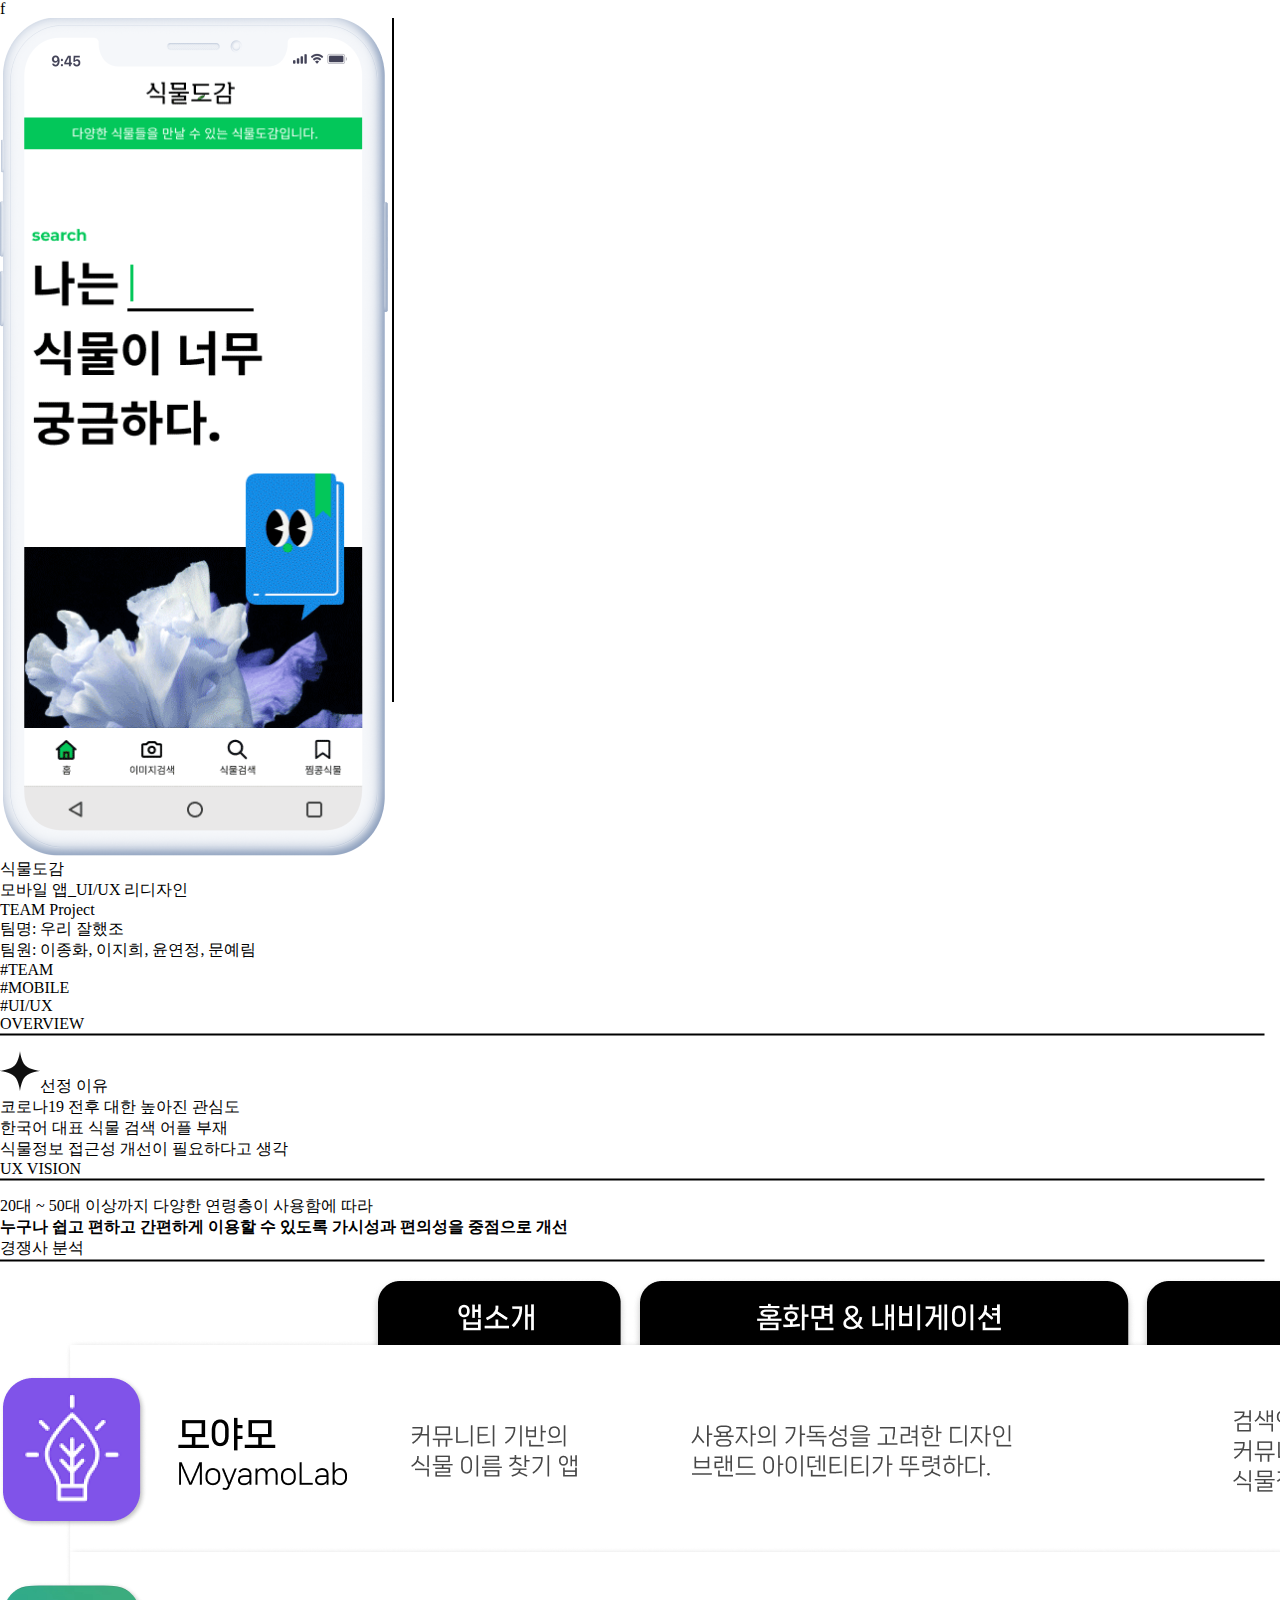
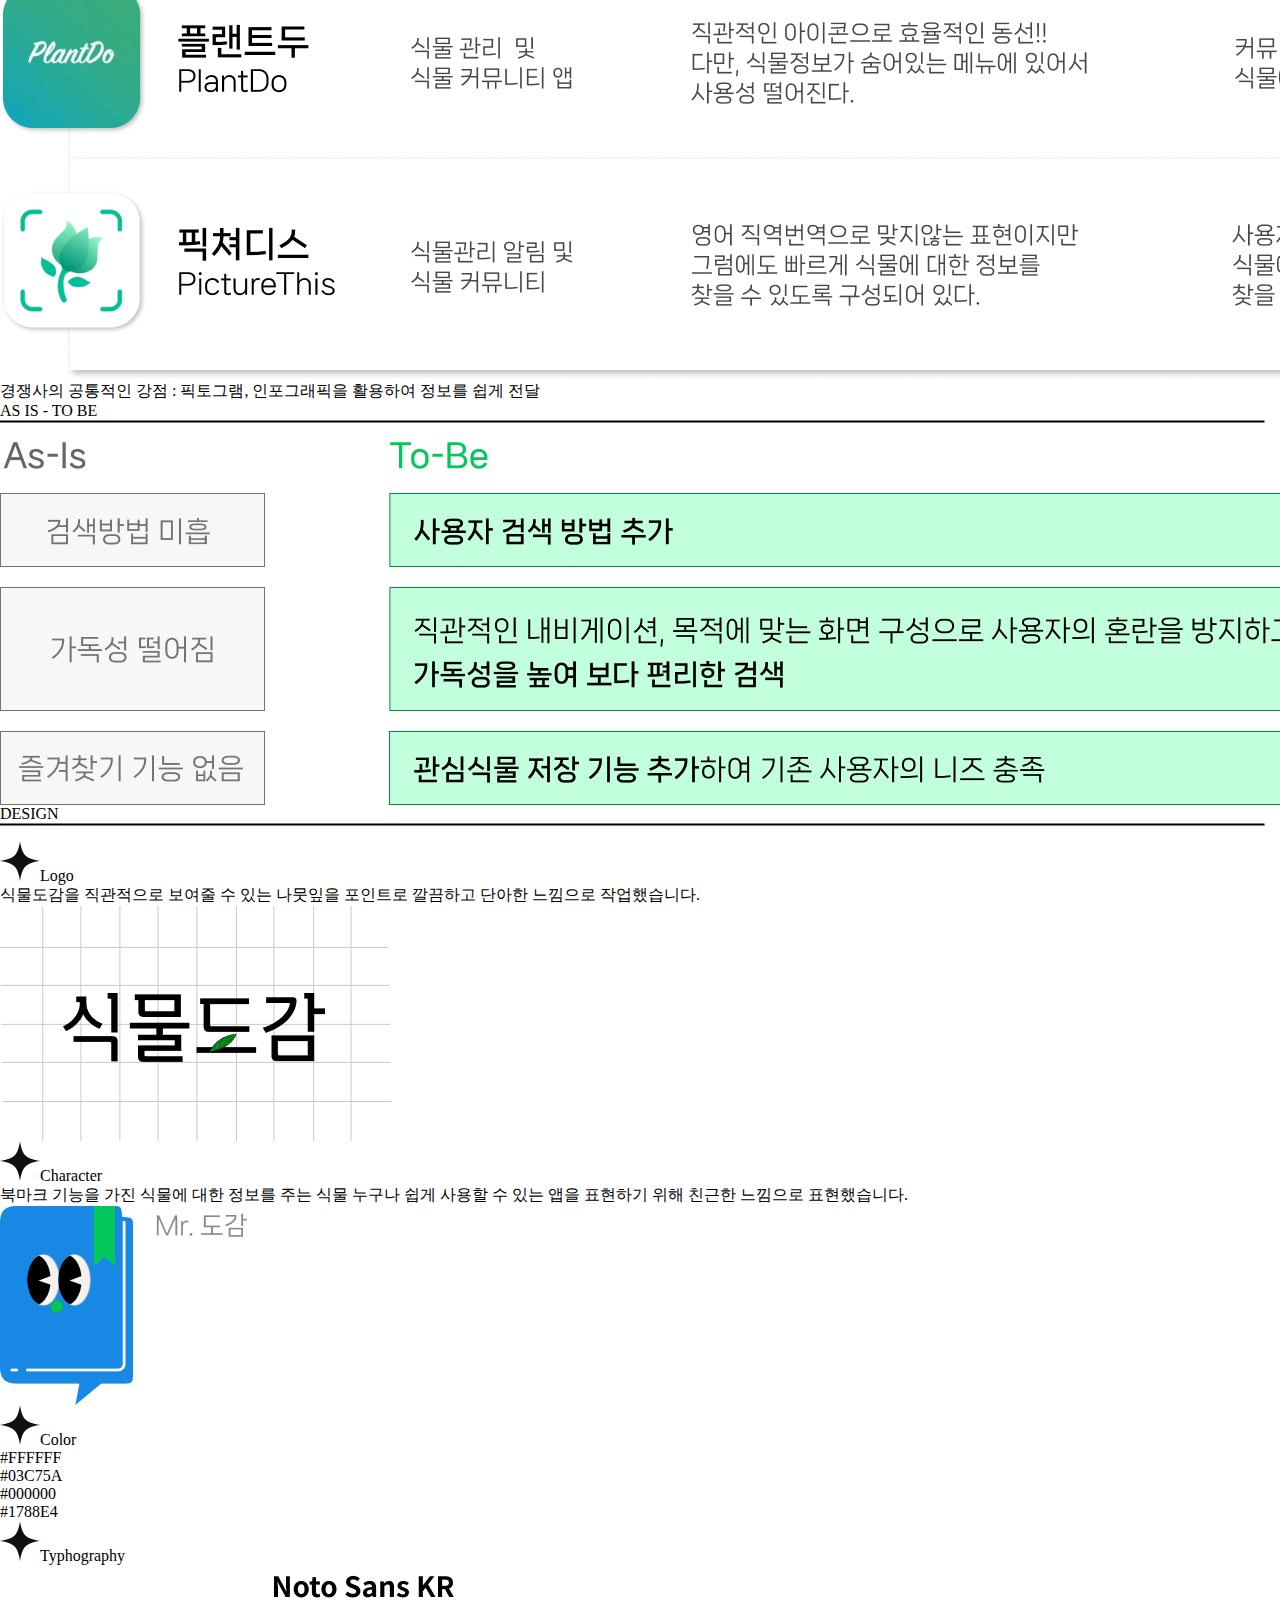
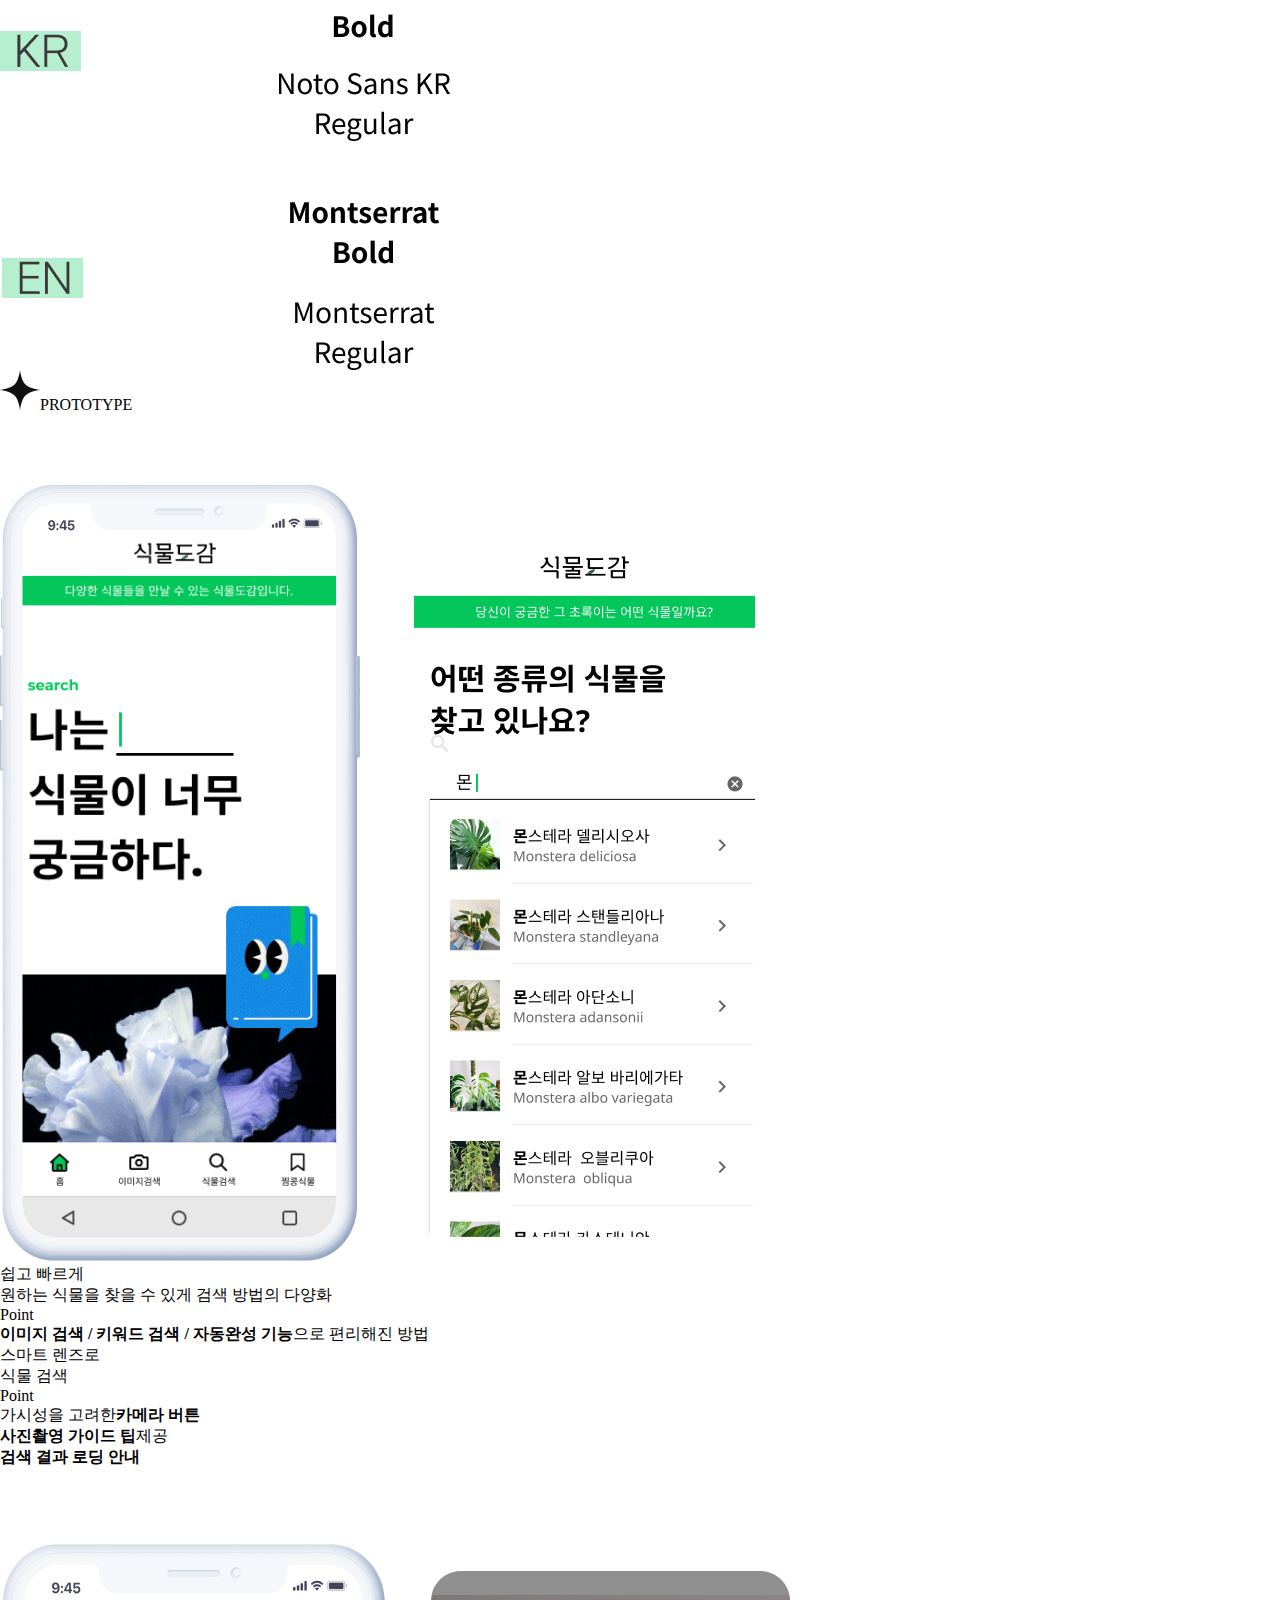
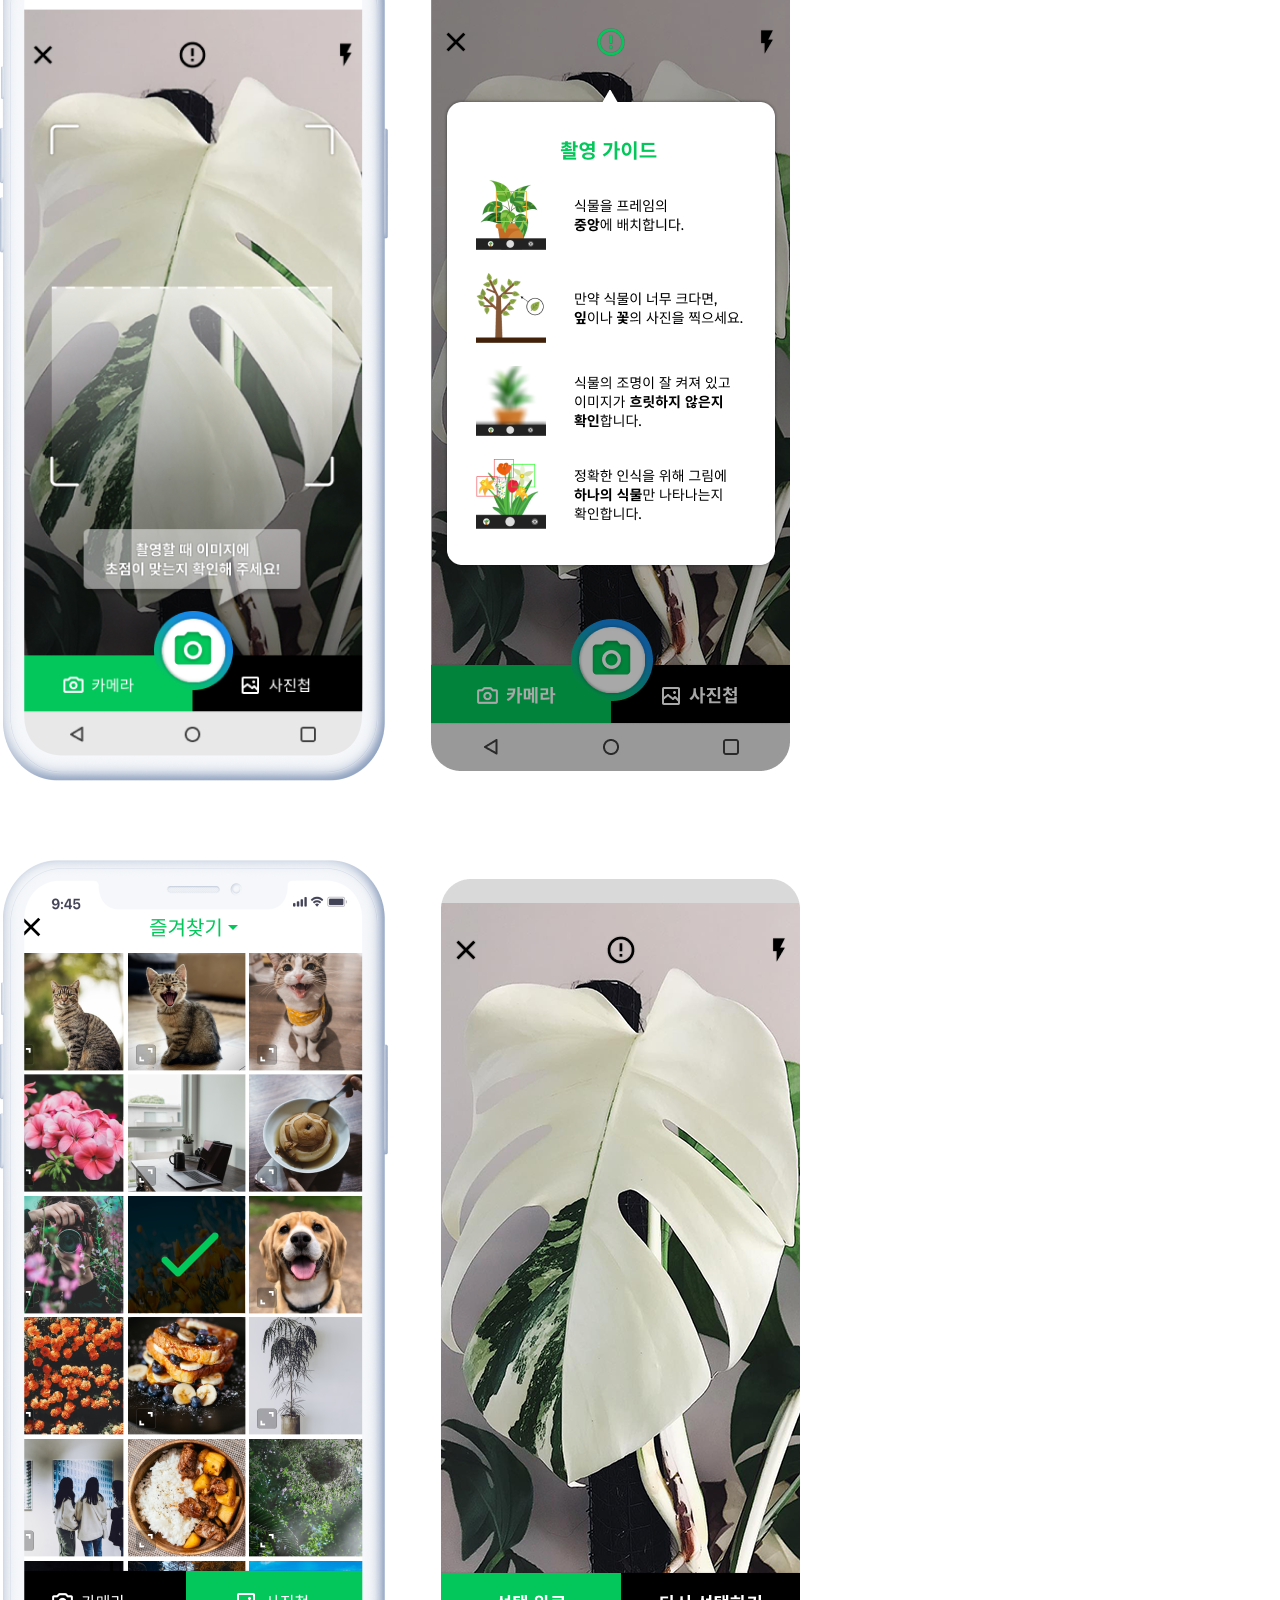
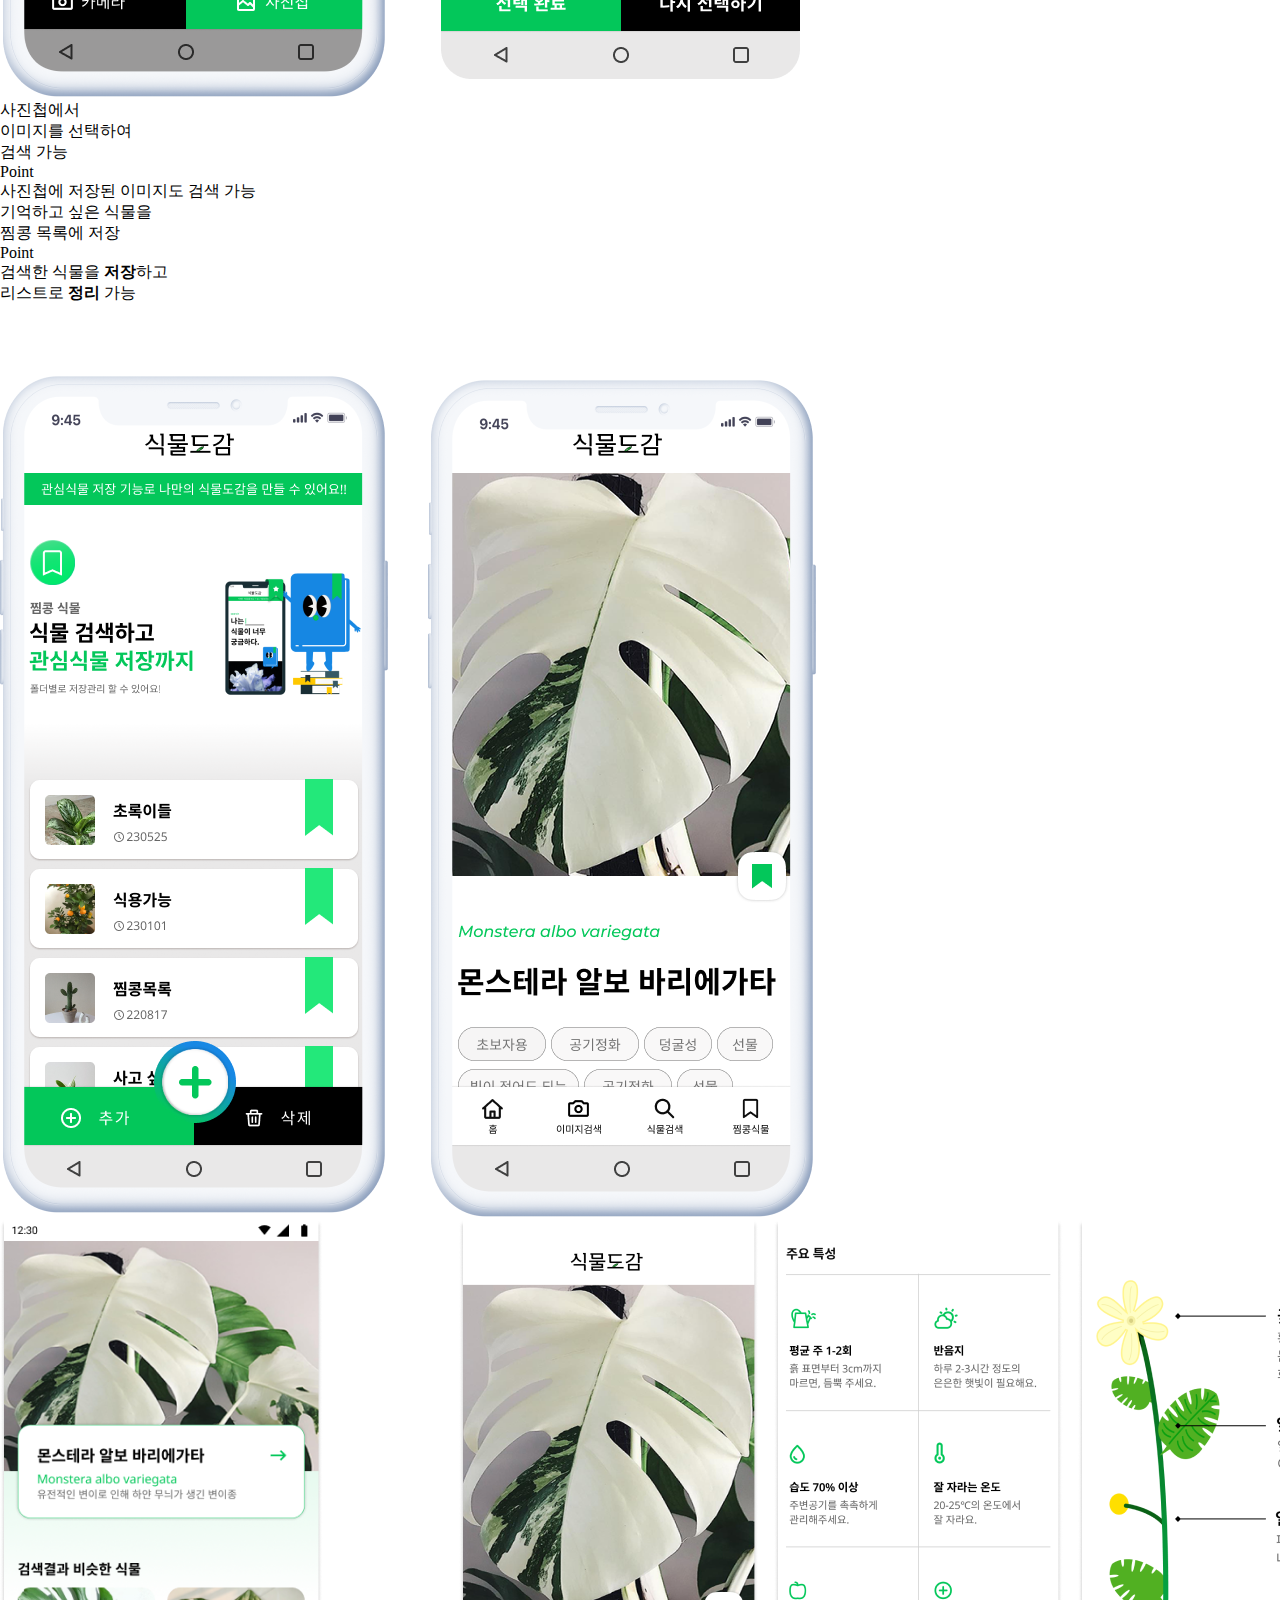
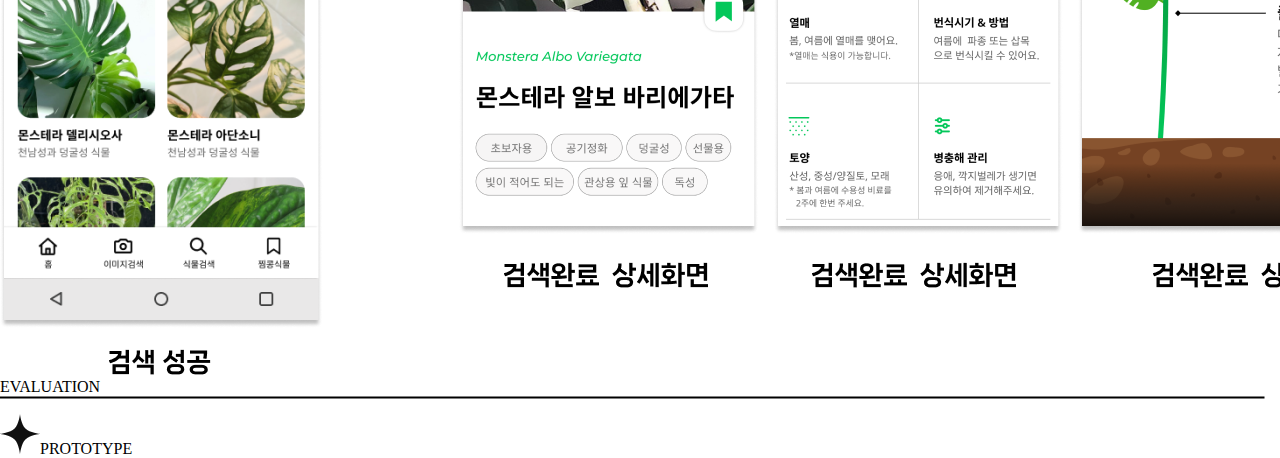
==== project0/project0.html @ 7fba9a0d "Update project0.html" ====
<!DOCTYPE html>
<html lang="ko">

<head>
  <meta charset="UTF-8">
  <meta http-equiv="X-UA-Compatible" content="IE=edge">
  <title>식물도감</title>
  <!-- og -->
  <!-- <meta property="og:title" content="YERIM'S PORTFOLIO">
  <meta property="og:description" content="안녕하세요. 문예림의 포트폴리오 입니다 :>">
  <meta property="og:image" content="https://nyerim.github.io/Portfolio/images/maincat.png">
  <meta property="og:url" content="https://nyerim.github.io/Portfolio/project0/project0.html"> -->

  <!-- favicon -->
  <link rel="icon" href="../images/allcat.png" type="image/x-icon">

  <!-- reset -->
  <link rel="stylesheet" href="../common/style/minireset.min.css">

  <!-- fonts -->
  <link rel="stylesheet" href="../fonts.css">

  <!-- css -->
  <link rel="stylesheet" href="./project0.css">

  <header>
    <p class="hf">f</p>
    <img src="./images/home.png" alt="식물도감 홈화면">
    <img src="./images/first-line.svg" alt="선">
    <div class="header">
      <h1>식물도감</h1>
      <h2>모바일 앱_UI/UX 리디자인</h2>
      <h3>TEAM Project</h3>
      <div class="header-h4">
        <h4>팀명: 우리 잘했조</h4>
        <h4>팀원: 이종화, 이지희, 윤연정, 문예림</h4>
      </div>
      <div class="3-block">
        <p>#TEAM</p>
        <p>#MOBILE</p>
        <p>#UI/UX</p>
      </div>
    </div>
  </header>

  <main>
    <section class="over">

      <div class="title">
        <h1>OVERVIEW</h1>
        <img src="./images/line.svg">
      </div>

      <div class="overview">
        <h2>
          <svg xmlns="http://www.w3.org/2000/svg" width="40" height="40" viewBox="0 0 40 40" fill="none">
            <path
              d="M20 0C20 0 21.1035 10.2999 25.4018 14.5982C29.7001 18.8965 40 20 40 20C40 20 29.7001 21.1035 25.4018 25.4018C21.1035 29.7001 20 40 20 40C20 40 18.8965 29.7001 14.5982 25.4018C10.2999 21.1035 0 20 0 20C0 20 10.2999 18.8965 14.5982 14.5982C18.8965 10.2999 20 0 20 0Z"
              fill="#101010" />
          </svg>선정 이유
        </h2>

        <ul>
          <li>코로나19 전후 <span class="pen">대한 높아진 관심도</span></li>
          <li><span class="pen">한국어 대표 식물 검색 어플 부재</span></li>
          <li>식물<span class="pen">정보 접근성 개선이 필요</span>하다고 생각</li>
        </ul>
      </div>

      <div class="ux">
        <div class="title">
          <h1>UX VISION</h1>
          <img src="./images/line.svg">
        </div>

        <p>20대 ~ 50대 이상까지 다양한 연령층이 사용함에 따라<br><strong>누구나 쉽고 편하고 간편하게 이용할 수 있도록 가시성과 편의성을 중점으로 개선</strong></p>
      </div>
    </section>

    <section class="rival">
      <div class="title">
        <h1>경쟁사 분석</h1>
        <img src="./images/line.svg">
      </div>

      <img src="./images/rival.png" alt="식물도감앱 경쟁사 분석">
      <p>경쟁사의 공통적인 강점 : 픽토그램, 인포그래픽을 활용하여 정보를 쉽게 전달</p>
    </section>

    <section class="asis">
      <div class="title">
        <h1>AS IS - TO BE</h1>
        <img src="./images/line.svg">
      </div>

      <img src="./images/asis.png" alt="식물도감 ASIS-TOBE">
    </section>

    <section class="design">
      <div class="title">
        <h1>DESIGN</h1>
        <img src="./images/line.svg">
      </div>

      <div class="design-1">

        <div class="design-1-lf">
          <h2><svg xmlns="http://www.w3.org/2000/svg" width="40" height="40" viewBox="0 0 40 40" fill="none">
              <path
                d="M20 0C20 0 21.1035 10.2999 25.4018 14.5982C29.7001 18.8965 40 20 40 20C40 20 29.7001 21.1035 25.4018 25.4018C21.1035 29.7001 20 40 20 40C20 40 18.8965 29.7001 14.5982 25.4018C10.2999 21.1035 0 20 0 20C0 20 10.2999 18.8965 14.5982 14.5982C18.8965 10.2999 20 0 20 0Z"
                fill="#101010" />
            </svg>Logo
          </h2>
          <p>식물도감을 직관적으로 보여줄 수 있는 나뭇잎을 포인트로 깔끔하고 단아한 느낌으로 작업했습니다.</p>
          <img src="./images/logo.png" alt="식물도감 로고">
        </div>

        <div class="design-1-rt">
          <h2><svg xmlns="http://www.w3.org/2000/svg" width="40" height="40" viewBox="0 0 40 40" fill="none">
              <path
                d="M20 0C20 0 21.1035 10.2999 25.4018 14.5982C29.7001 18.8965 40 20 40 20C40 20 29.7001 21.1035 25.4018 25.4018C21.1035 29.7001 20 40 20 40C20 40 18.8965 29.7001 14.5982 25.4018C10.2999 21.1035 0 20 0 20C0 20 10.2999 18.8965 14.5982 14.5982C18.8965 10.2999 20 0 20 0Z"
                fill="#101010" />
            </svg>Character
          </h2>
          <p>북마크 기능을 가진 식물에 대한 정보를 주는 식물 누구나 쉽게 사용할 수 있는 앱을 표현하기 위해 친근한 느낌으로 표현했습니다.</p>
          <img src="./images/mr.png" alt="식물도감 캐릭터">
        </div>

      </div>

      <div class="design-2-lf">
        <h2><svg xmlns="http://www.w3.org/2000/svg" width="40" height="40" viewBox="0 0 40 40" fill="none">
            <path
              d="M20 0C20 0 21.1035 10.2999 25.4018 14.5982C29.7001 18.8965 40 20 40 20C40 20 29.7001 21.1035 25.4018 25.4018C21.1035 29.7001 20 40 20 40C20 40 18.8965 29.7001 14.5982 25.4018C10.2999 21.1035 0 20 0 20C0 20 10.2999 18.8965 14.5982 14.5982C18.8965 10.2999 20 0 20 0Z"
              fill="#101010" />
          </svg>Color
        </h2>

        <div class="color">
          <p>#FFFFFF</p>
          <p>#03C75A</p>
          <p>#000000</p>
          <p>#1788E4</p>
        </div>
      </div>

      <div class="design-2-rt">
        <h2><svg xmlns="http://www.w3.org/2000/svg" width="40" height="40" viewBox="0 0 40 40" fill="none">
            <path
              d="M20 0C20 0 21.1035 10.2999 25.4018 14.5982C29.7001 18.8965 40 20 40 20C40 20 29.7001 21.1035 25.4018 25.4018C21.1035 29.7001 20 40 20 40C20 40 18.8965 29.7001 14.5982 25.4018C10.2999 21.1035 0 20 0 20C0 20 10.2999 18.8965 14.5982 14.5982C18.8965 10.2999 20 0 20 0Z"
              fill="#101010" />
          </svg>Typhography
        </h2>

        <img src="./images/font.png" alt="식물도감 폰트">
      </div>
    </section>

    <div class="prototype">
      <h2><svg xmlns="http://www.w3.org/2000/svg" width="40" height="40" viewBox="0 0 40 40" fill="none">
          <path
            d="M20 0C20 0 21.1035 10.2999 25.4018 14.5982C29.7001 18.8965 40 20 40 20C40 20 29.7001 21.1035 25.4018 25.4018C21.1035 29.7001 20 40 20 40C20 40 18.8965 29.7001 14.5982 25.4018C10.2999 21.1035 0 20 0 20C0 20 10.2999 18.8965 14.5982 14.5982C18.8965 10.2999 20 0 20 0Z"
            fill="#101010" />
        </svg>PROTOTYPE
      </h2>

      <div class="pro1">
        <img src="./images/pro1.png" alt="식물도감 검색화면" class="pro1-lf">
        <div class="pro1-rt">
          <h2>쉽고 빠르게<br>원하는 식물을 찾을 수 있게 검색 방법의 다양화</h2>
          <h4>Point</h4>
          <p><strong>이미지 검색 / 키워드 검색 / 자동완성 기능</strong>으로 편리해진 방법</p>
        </div>
      </div>

      <div class="pro2">
        <div class="pro2-lf">
          <h2>스마트 렌즈로<br>식물 검색</h2>
          <h4>Point</h4>
          <p>가시성을 고려한<strong>카메라 버튼</strong><br>
            <strong>사진촬영 가이드 팁</strong>제공<br>
            <strong>검색 결과 로딩 안내</strong>
          </p>
        </div>
        <img src="./images/pro2.png" alt="식물도감 카메라화면" class="pro2-rt">
      </div>

      <div class="pro3">
        <img src="./images/pro3.png" alt="식물도감 이미지 선택화면" class="pro3-lf">
        <div class="pro2-rt">
          <h2>사진첩에서<br>이미지를 선택하여<br>검색 가능</h2>
          <h4>Point</h4>
          <p>사진첩에 저장된 이미지도 검색 가능</p>
        </div>
      </div>

      <div class="pro4">
        <div class="pro4-lf">
          <h2>기억하고 싶은 식물을<br>찜콩 목록에 저장</h2>
          <h4>Point</h4>
          <p>검색한 식물을 <strong>저장</strong>하고<br>
            리스트로 <strong>정리</strong> 가능
          </p>
        </div>
        <img src="./images/pro4.png" alt="식물도감 저장기능" class="pro4-rt">
      </div>

      <div class="pro5">
        <img src="./images/pro5.png" alt="식물도감 상세 화면">
      </div>
    </div>

    <div class="eval">
      <div class="title">
        <h1>EVALUATION</h1>
        <img src="./images/line.svg">
      </div>

      <h2><svg xmlns="http://www.w3.org/2000/svg" width="40" height="40" viewBox="0 0 40 40" fill="none">
          <path
            d="M20 0C20 0 21.1035 10.2999 25.4018 14.5982C29.7001 18.8965 40 20 40 20C40 20 29.7001 21.1035 25.4018 25.4018C21.1035 29.7001 20 40 20 40C20 40 18.8965 29.7001 14.5982 25.4018C10.2999 21.1035 0 20 0 20C0 20 10.2999 18.8965 14.5982 14.5982C18.8965 10.2999 20 0 20 0Z"
            fill="#101010" />
        </svg>PROTOTYPE
      </h2>





  </main>
  <footer>

  </footer>
</head>

<body>

</body>

</html>
---- common/style/minireset.min.css ----
html,body,p,ol,ul,li,dl,dt,dd,blockquote,figure,fieldset,legend,textarea,pre,iframe,hr,h1,h2,h3,h4,h5,h6,ul,ol,menu {
  margin: 0;
  padding: 0
}
h1,h2,h3,h4,h5,h6 {
  font-size: 100%;
  font-weight: normal
}
ul, menu {
  list-style: none
}
button,input,select {
  margin: 0;
  outline: none;
}

html {
  box-sizing: border-box
}

*,
*::before,
*::after {
  box-sizing: inherit
}
img,
video {
  height: auto;
  vertical-align: top;
}
iframe {
  border: 0
}
table {
  border-collapse: collapse;
  border-spacing: 0
}
td,th {
  padding: 0
}
a {
  color:inherit;
  text-decoration: none;
}
---- fonts.css ----
@charset "utf-8";

@font-face {
  font-family: 'NeueHaasDisplay-Bold';
  src: url(./common/fonts/NeueHaasDisplay-Bold.woff2) format('woff2');
}

@font-face {
  font-family: 'NeueHaasDisplay-Light';
  src: url(./common/fonts/NeueHaasDisplay-Light.woff2) format('woff2');
}

@font-face {
  font-family: 'NanumSquareNeo-eHv';
  src: url(./common/fonts/NanumSquareNeo-eHv.woff2) format('woff2');
}

@font-face {
  font-family: 'NanumSquareNeo-dEb';
  src: url(./common/fonts/NanumSquareNeo-dEb.woff2) format('woff2');
}

@font-face {
  font-family: 'NanumSquareNeo-cBd';
  src: url(./common/fonts/NanumSquareNeo-cBd.woff2) format('woff2');
}

@font-face {
  font-family: 'NanumSquareNeo-bRg';
  src: url(./common/fonts/NanumSquareNeo-bRg.woff2) format('woff2');
}
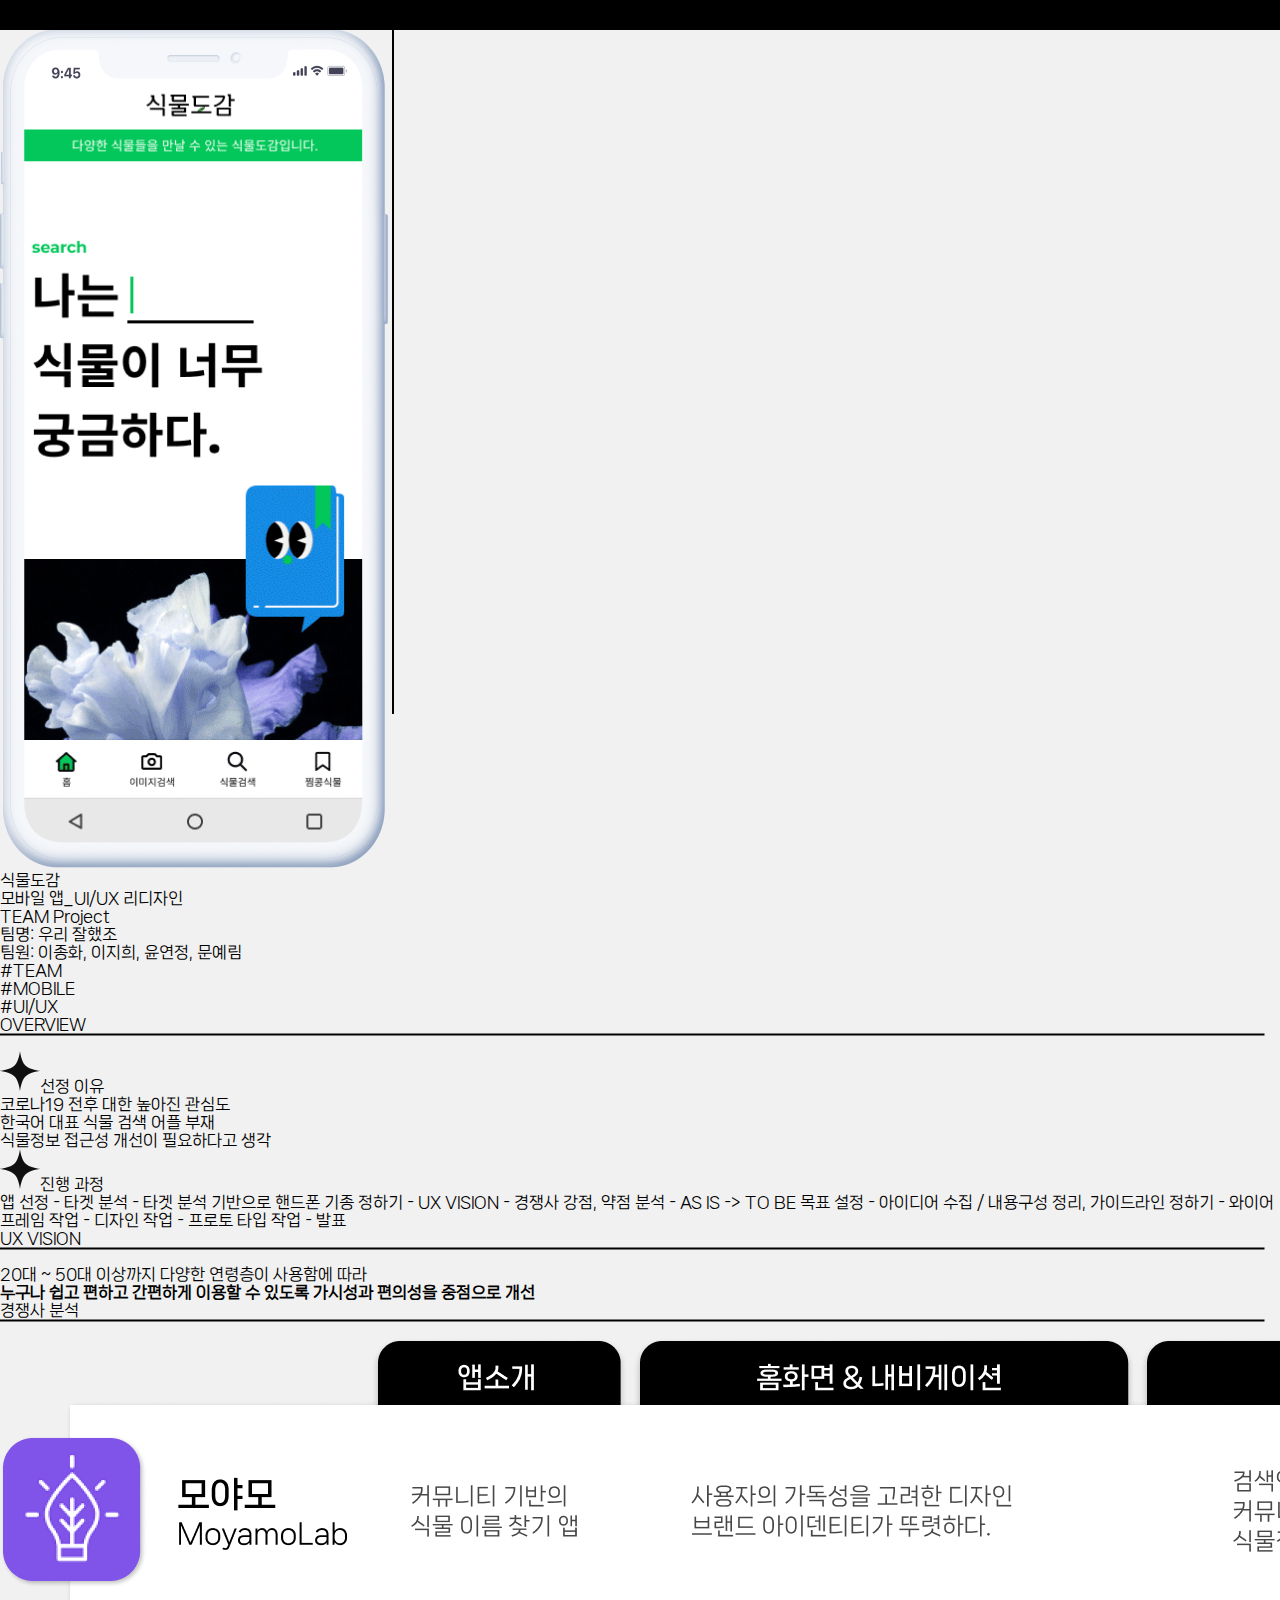
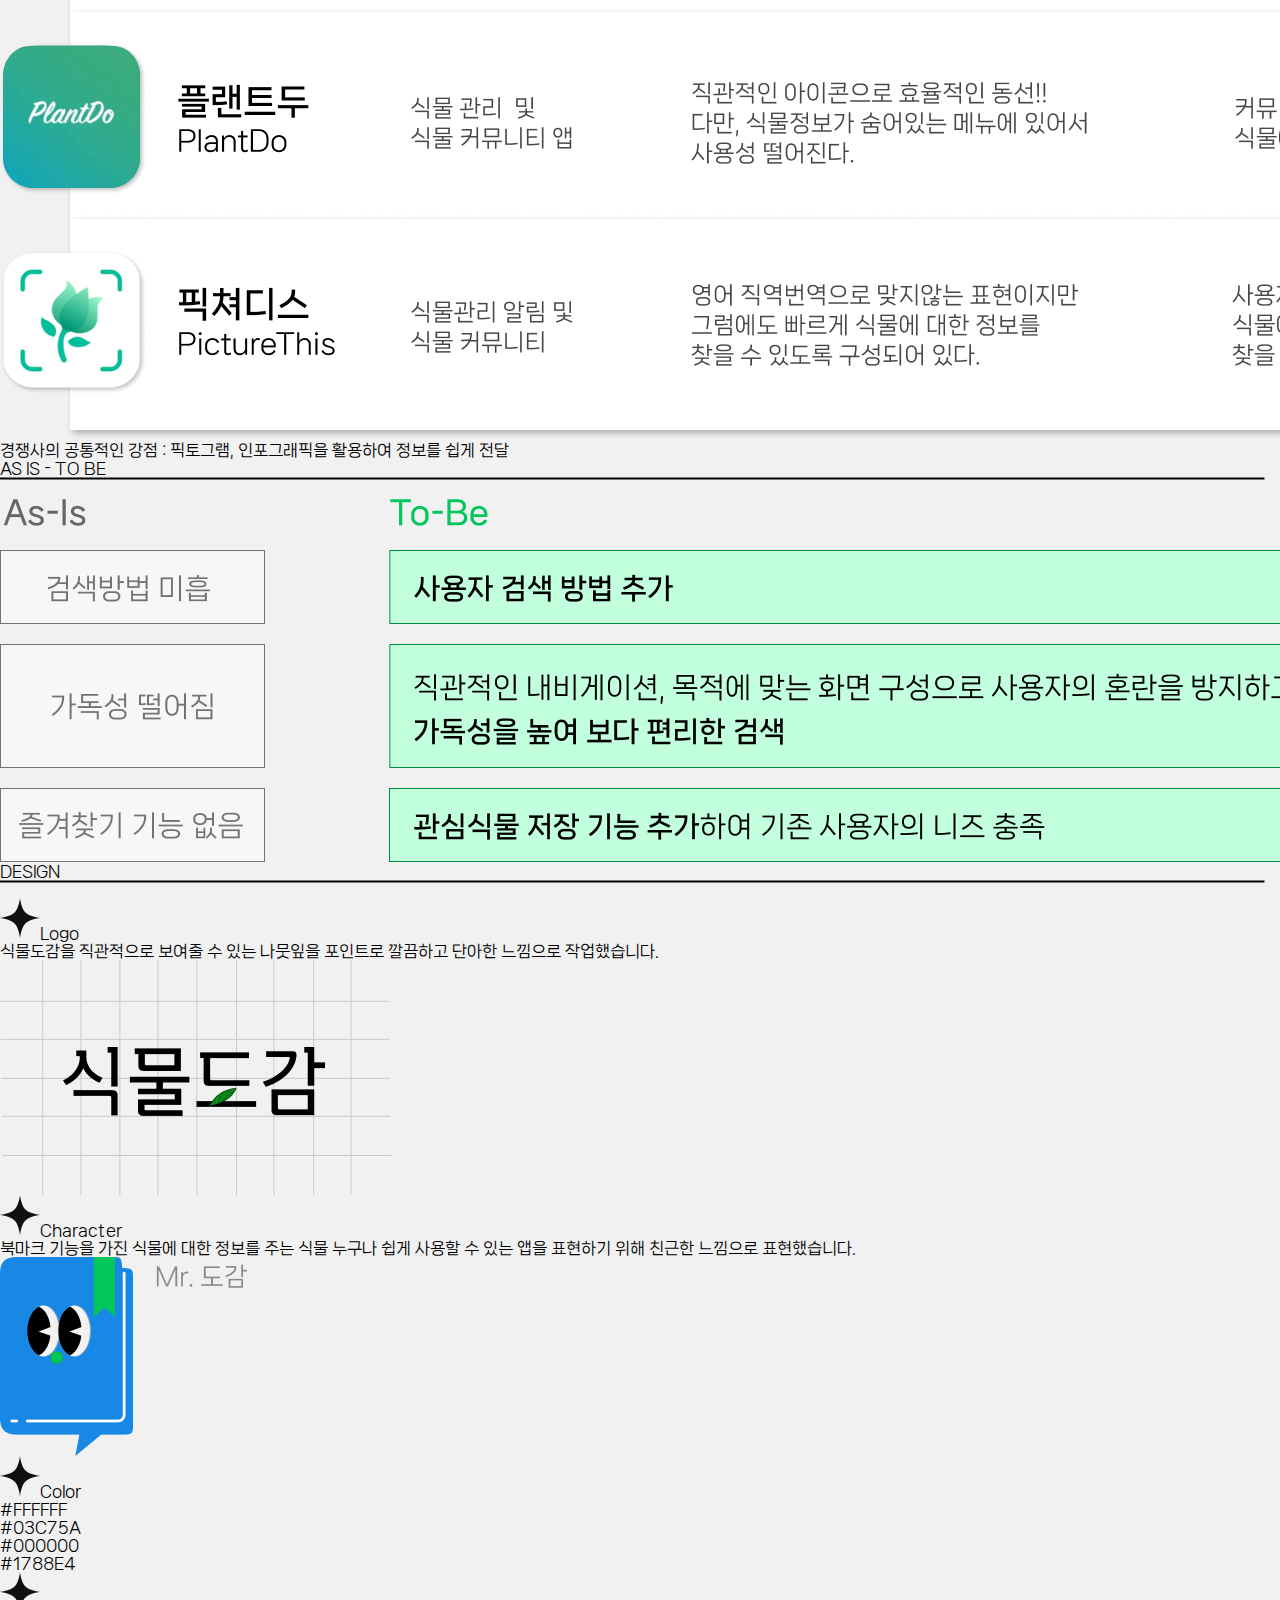
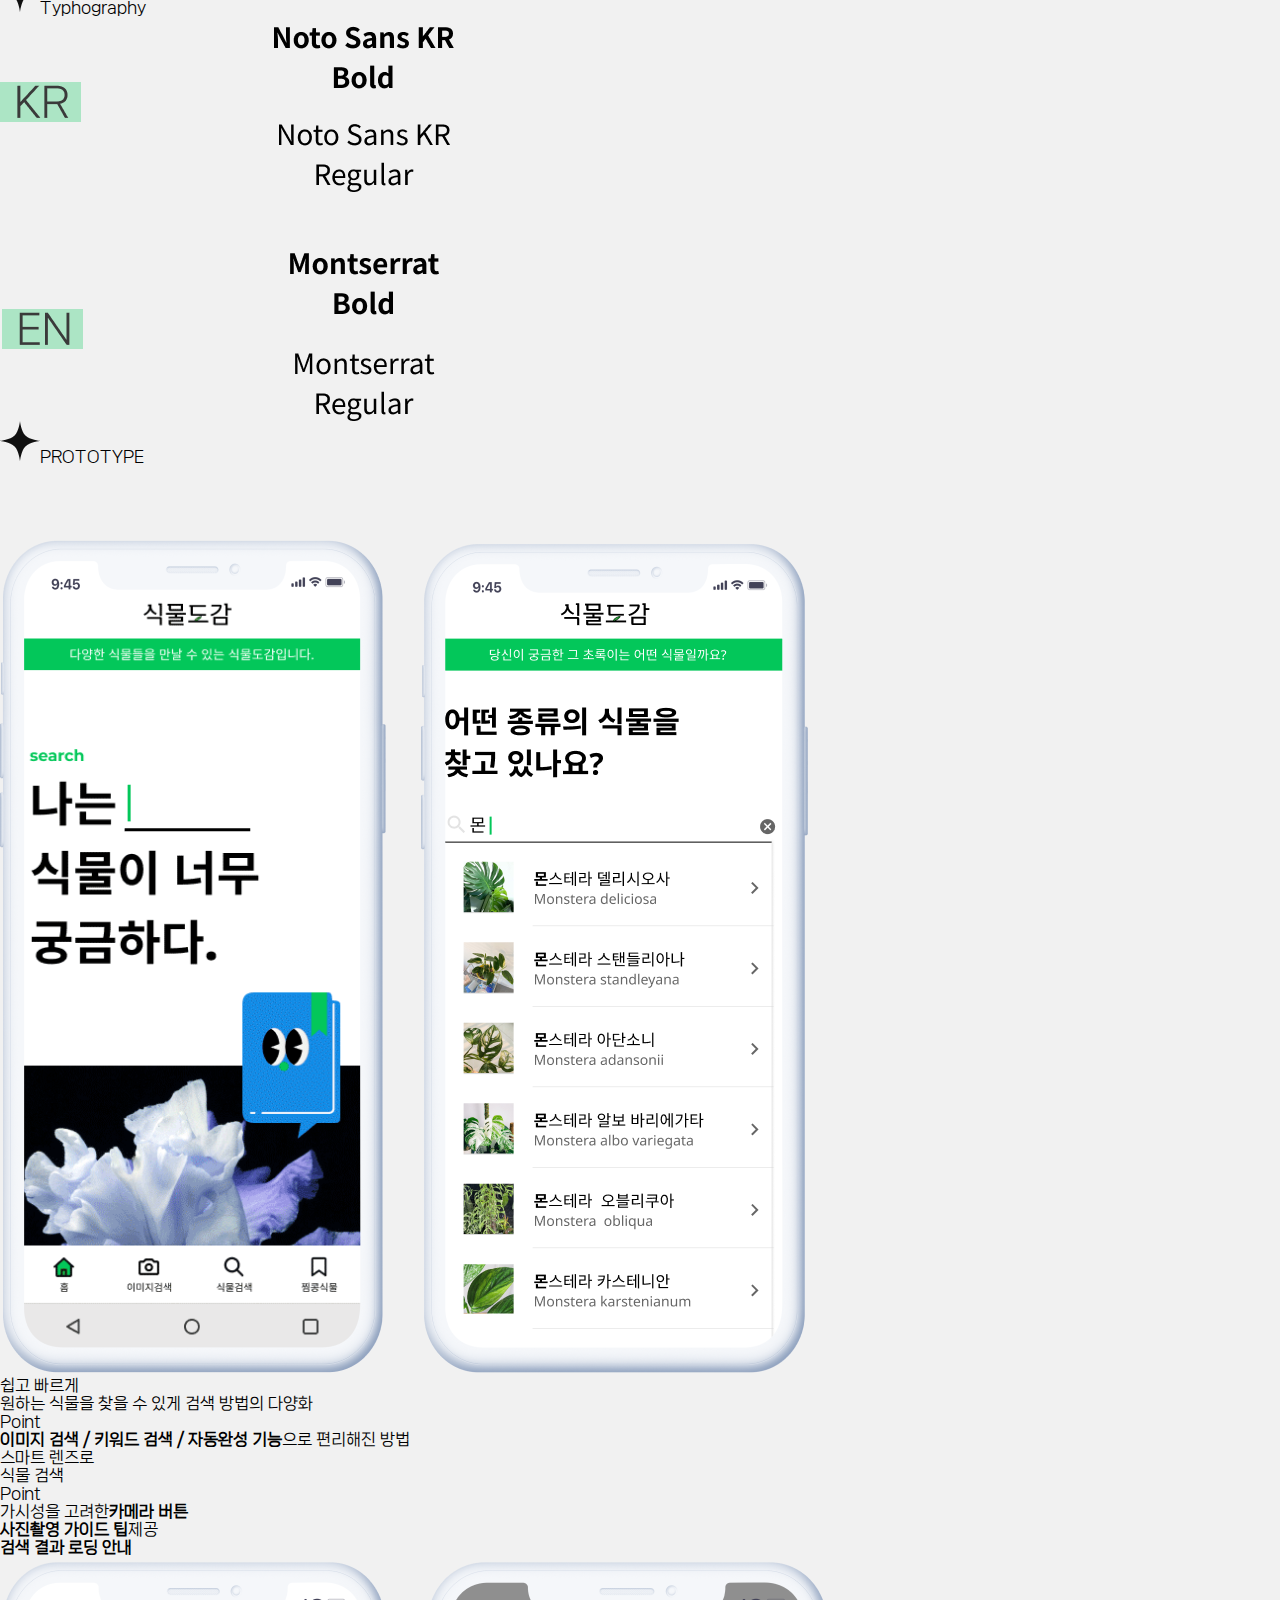
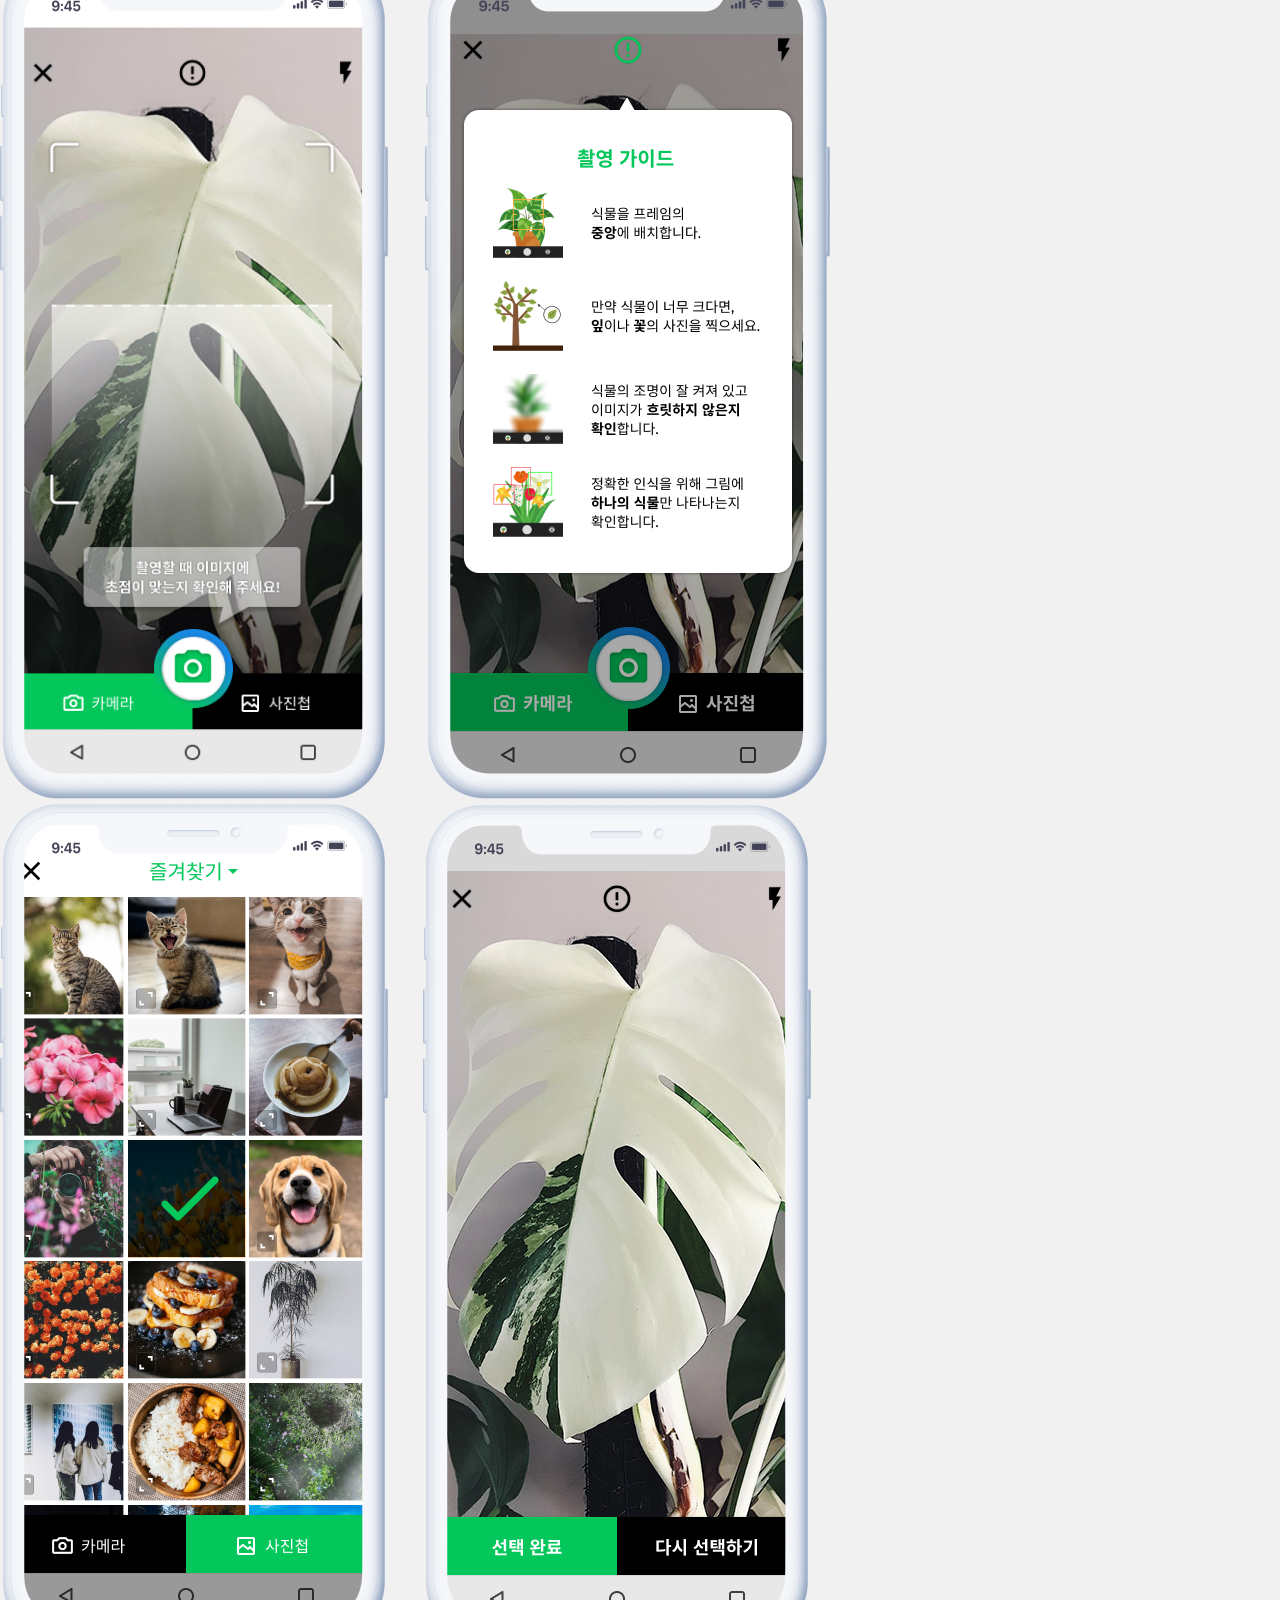
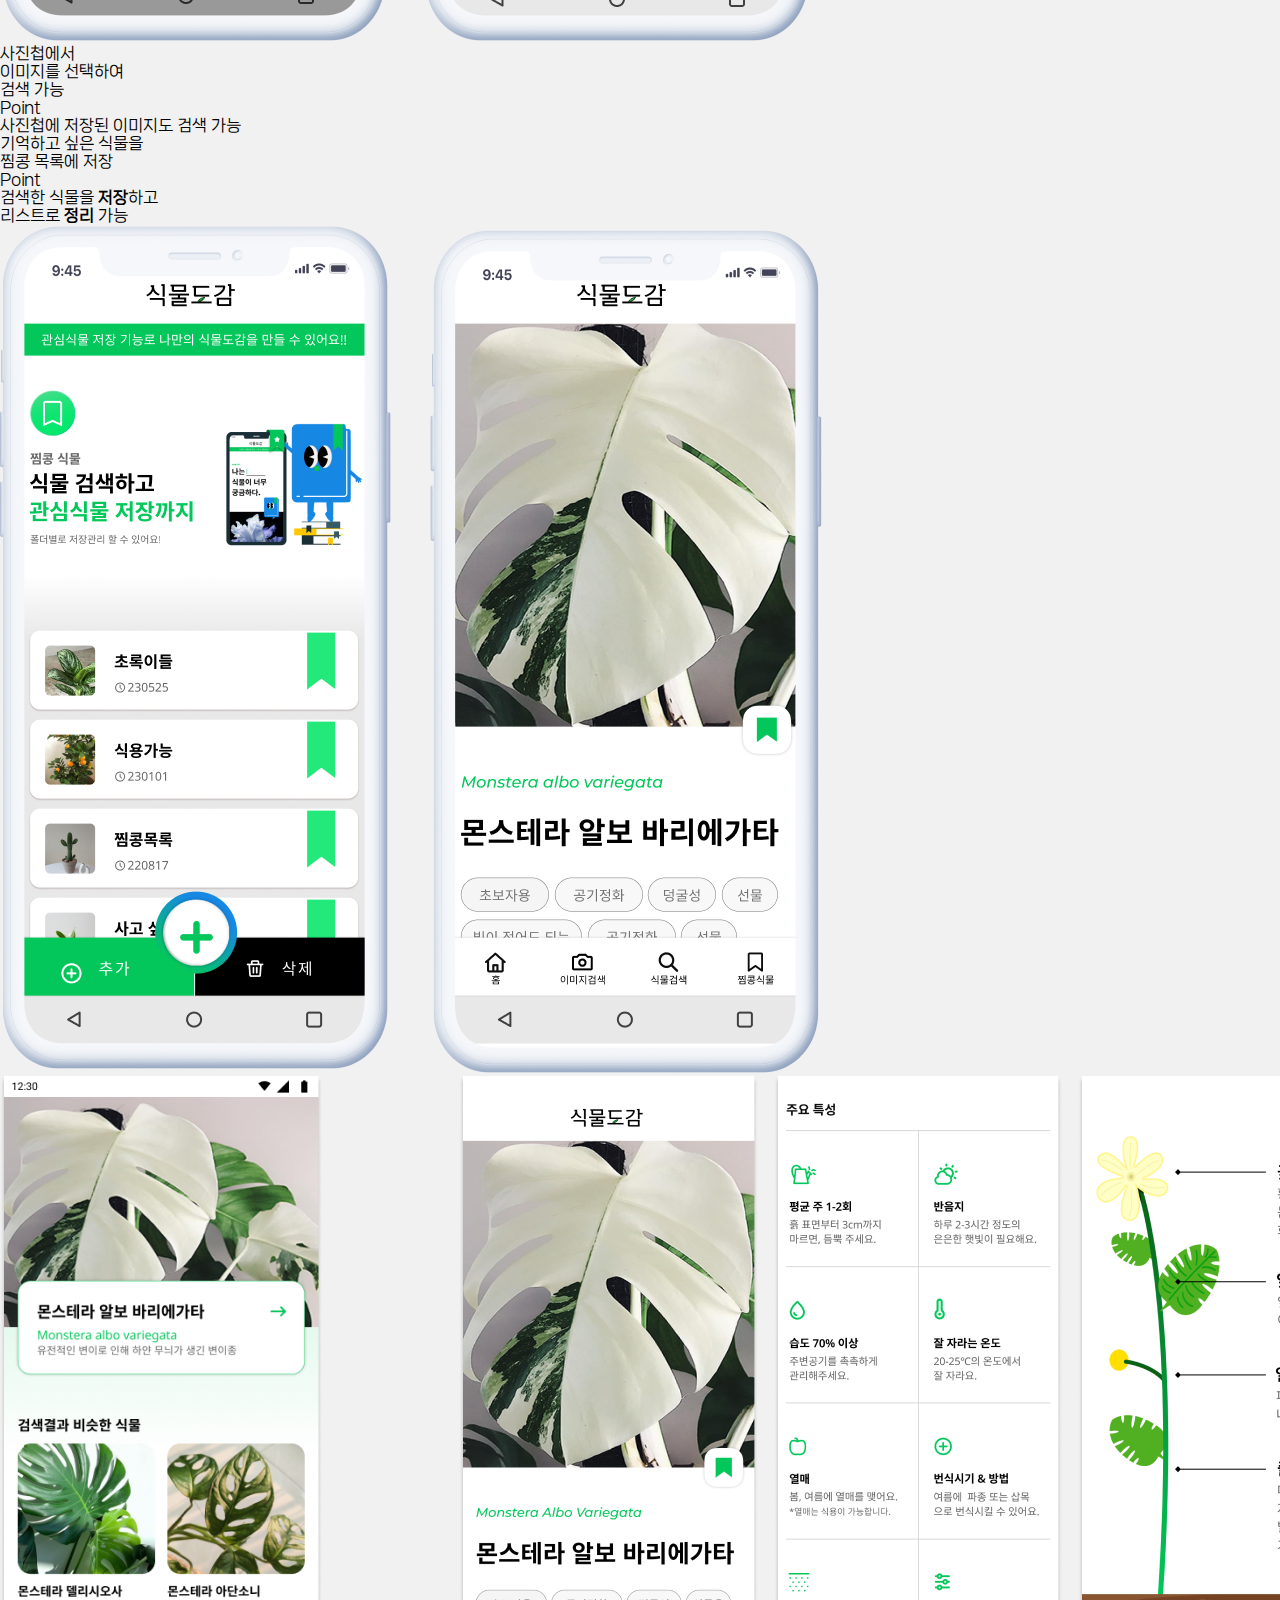
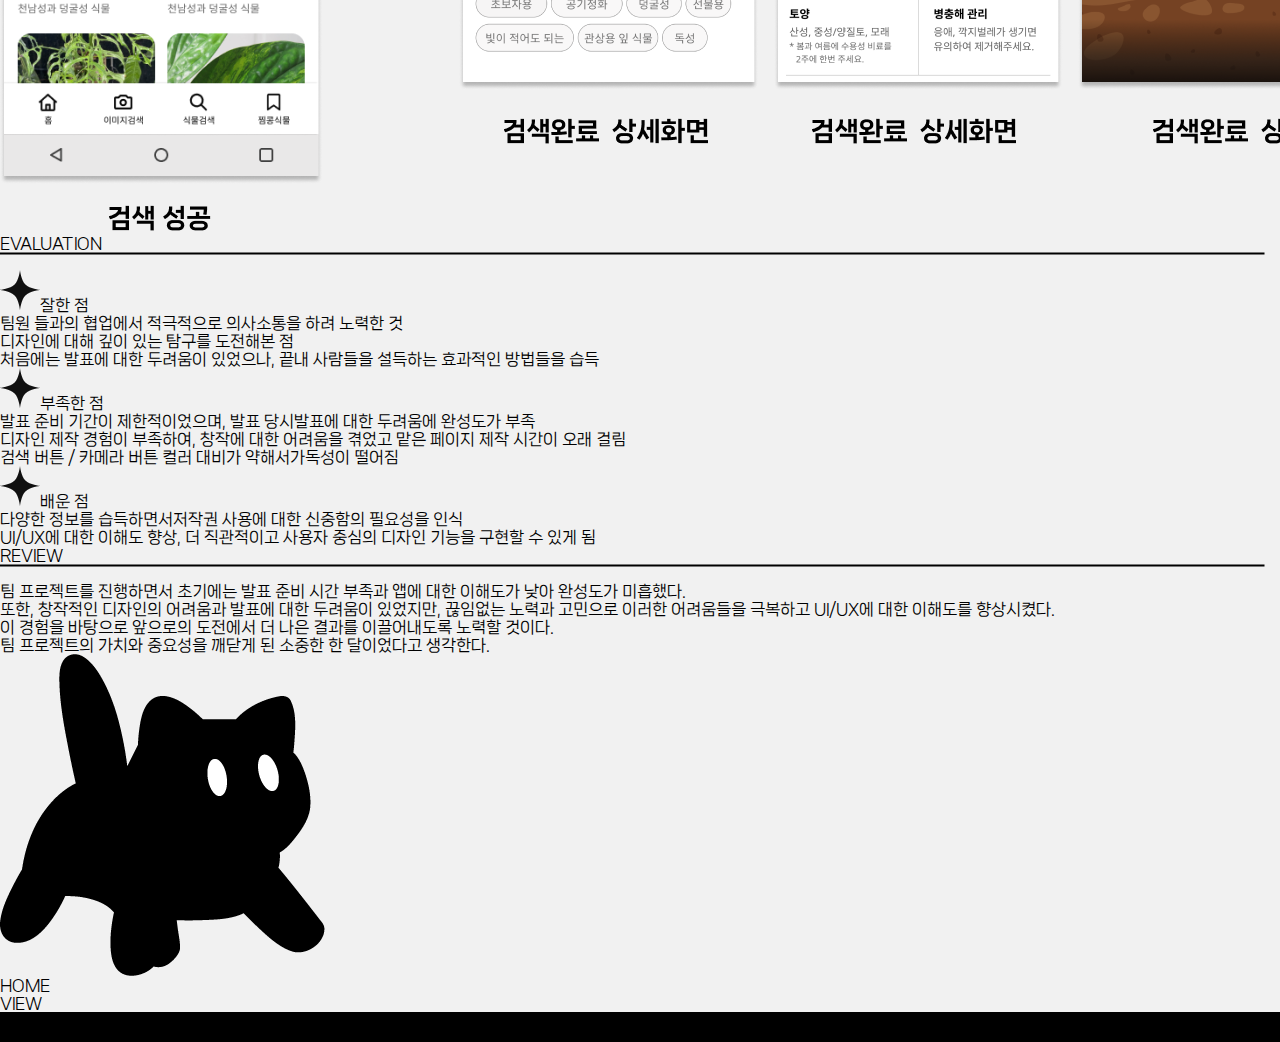
==== commit e778bf2c: "이미지 수정" ====
--- a/project0/project0.html
+++ b/project0/project0.html
@@ -22,19 +22,27 @@
 
   <!-- css -->
   <link rel="stylesheet" href="./project0.css">
-
+</head>
+
+<body>
+  <p class="hf">f</p>
   <header>
-    <p class="hf">f</p>
     <img src="./images/home.png" alt="식물도감 홈화면">
+
     <img src="./images/first-line.svg" alt="선">
+
     <div class="header">
       <h1>식물도감</h1>
+
       <h2>모바일 앱_UI/UX 리디자인</h2>
+
       <h3>TEAM Project</h3>
+
       <div class="header-h4">
         <h4>팀명: 우리 잘했조</h4>
         <h4>팀원: 이종화, 이지희, 윤연정, 문예림</h4>
       </div>
+
       <div class="3-block">
         <p>#TEAM</p>
         <p>#MOBILE</p>
@@ -44,27 +52,45 @@
   </header>
 
   <main>
-    <section class="over">
-
-      <div class="title">
-        <h1>OVERVIEW</h1>
-        <img src="./images/line.svg">
-      </div>
-
-      <div class="overview">
-        <h2>
-          <svg xmlns="http://www.w3.org/2000/svg" width="40" height="40" viewBox="0 0 40 40" fill="none">
-            <path
+    <section class="overux">
+
+      <div class="over">
+        
+        <div class="title">
+          <h1>OVERVIEW</h1>
+          <img src="./images/line.svg">
+        </div>
+
+        <div class="over-1">
+          <h2>
+            <svg xmlns="http://www.w3.org/2000/svg" width="40" height="40" viewBox="0 0 40 40" fill="none">
+              <path
               d="M20 0C20 0 21.1035 10.2999 25.4018 14.5982C29.7001 18.8965 40 20 40 20C40 20 29.7001 21.1035 25.4018 25.4018C21.1035 29.7001 20 40 20 40C20 40 18.8965 29.7001 14.5982 25.4018C10.2999 21.1035 0 20 0 20C0 20 10.2999 18.8965 14.5982 14.5982C18.8965 10.2999 20 0 20 0Z"
               fill="#101010" />
-          </svg>선정 이유
-        </h2>
-
-        <ul>
-          <li>코로나19 전후 <span class="pen">대한 높아진 관심도</span></li>
-          <li><span class="pen">한국어 대표 식물 검색 어플 부재</span></li>
-          <li>식물<span class="pen">정보 접근성 개선이 필요</span>하다고 생각</li>
-        </ul>
+            </svg>선정 이유
+          </h2>
+
+          <ul>
+            <li>코로나19 전후 <span>대한 높아진 관심도</span></li>
+            <li><span>한국어 대표 식물 검색 어플 부재</span></li>
+            <li>식물<span>정보 접근성 개선이 필요</span>하다고 생각</li>
+          </ul>
+        </div>
+
+        <div class="over-2">
+          <h2><svg xmlns="http://www.w3.org/2000/svg" width="40" height="40" viewBox="0 0 40 40" fill="none">
+              <path
+              d="M20 0C20 0 21.1035 10.2999 25.4018 14.5982C29.7001 18.8965 40 20 40 20C40 20 29.7001 21.1035 25.4018 25.4018C21.1035 29.7001 20 40 20 40C20 40 18.8965 29.7001 14.5982 25.4018C10.2999 21.1035 0 20 0 20C0 20 10.2999 18.8965 14.5982 14.5982C18.8965 10.2999 20 0 20 0Z"
+              fill="#101010" />
+            </svg>진행 과정
+          </h2>
+
+          <p>
+            앱 선정     -     타겟 분석     -     타겟 분석 기반으로 핸드폰 기종 정하기     -     UX VISION     -  
+            경쟁사 강점, 약점 분석     -     AS IS -> TO BE 목표 설정     -     아이디어 수집 / 내용구성 정리, 가이드라인 정하기 -     
+            와이어프레임 작업 - 디자인 작업     -     프로토 타입 작업     -     발표
+          </p>
+        </div>
       </div>
 
       <div class="ux">
@@ -72,7 +98,6 @@
           <h1>UX VISION</h1>
           <img src="./images/line.svg">
         </div>
-
         <p>20대 ~ 50대 이상까지 다양한 연령층이 사용함에 따라<br><strong>누구나 쉽고 편하고 간편하게 이용할 수 있도록 가시성과 편의성을 중점으로 개선</strong></p>
       </div>
     </section>
@@ -156,7 +181,7 @@
       </div>
     </section>
 
-    <div class="prototype">
+    <section class="prototype">
       <h2><svg xmlns="http://www.w3.org/2000/svg" width="40" height="40" viewBox="0 0 40 40" fill="none">
           <path
             d="M20 0C20 0 21.1035 10.2999 25.4018 14.5982C29.7001 18.8965 40 20 40 20C40 20 29.7001 21.1035 25.4018 25.4018C21.1035 29.7001 20 40 20 40C20 40 18.8965 29.7001 14.5982 25.4018C10.2999 21.1035 0 20 0 20C0 20 10.2999 18.8965 14.5982 14.5982C18.8965 10.2999 20 0 20 0Z"
@@ -208,33 +233,81 @@
       <div class="pro5">
         <img src="./images/pro5.png" alt="식물도감 상세 화면">
       </div>
-    </div>
-
-    <div class="eval">
+    </section>
+
+    <section class="eval">
       <div class="title">
         <h1>EVALUATION</h1>
         <img src="./images/line.svg">
       </div>
 
-      <h2><svg xmlns="http://www.w3.org/2000/svg" width="40" height="40" viewBox="0 0 40 40" fill="none">
+      <div class="eval-1">
+        <h2><svg xmlns="http://www.w3.org/2000/svg" width="40" height="40" viewBox="0 0 40 40" fill="none">
           <path
             d="M20 0C20 0 21.1035 10.2999 25.4018 14.5982C29.7001 18.8965 40 20 40 20C40 20 29.7001 21.1035 25.4018 25.4018C21.1035 29.7001 20 40 20 40C20 40 18.8965 29.7001 14.5982 25.4018C10.2999 21.1035 0 20 0 20C0 20 10.2999 18.8965 14.5982 14.5982C18.8965 10.2999 20 0 20 0Z"
             fill="#101010" />
-        </svg>PROTOTYPE
-      </h2>
-
-
-
-
-
+        </svg>잘한 점
+        </h2>
+
+        <ul>
+          <li>팀원 들과의 협업에서 <span>적극적으로 의사소통</span>을 하려 노력한 것</li>
+          <li>디자인에 대해 <span>깊이 있는 탐구를 도전</span>해본 점</li>
+          <li>처음에는 발표에 대한 두려움이 있었으나, 끝내 <span>사람들을 설득하는 효과적인 방법</span>들을 습득</li>
+        </ul>
+      </div>
+
+      <div class="eval-2">
+        <h2><svg xmlns="http://www.w3.org/2000/svg" width="40" height="40" viewBox="0 0 40 40" fill="none">
+          <path
+            d="M20 0C20 0 21.1035 10.2999 25.4018 14.5982C29.7001 18.8965 40 20 40 20C40 20 29.7001 21.1035 25.4018 25.4018C21.1035 29.7001 20 40 20 40C20 40 18.8965 29.7001 14.5982 25.4018C10.2999 21.1035 0 20 0 20C0 20 10.2999 18.8965 14.5982 14.5982C18.8965 10.2999 20 0 20 0Z"
+            fill="#101010" />
+        </svg>부족한 점
+        </h2>
+
+        <ul>
+          <li>발표 준비 기간이 제한적이었으며, 발표 당시<span>발표에 대한 두려움</span>에 완성도가 부족</li>
+          <li>디자인 제작 경험이 부족하여, <span>창작에 대한 어려움</span>을 겪었고 맡은 페이지 제작 시간이 오래 걸림</li>
+          <li>검색 버튼 / 카메라 버튼 컬러 대비가 약해서<span>가독성이 떨어짐</span></li>
+        </ul>
+      </div>
+
+      <div class="eval-3">
+        <h2><svg xmlns="http://www.w3.org/2000/svg" width="40" height="40" viewBox="0 0 40 40" fill="none">
+          <path
+            d="M20 0C20 0 21.1035 10.2999 25.4018 14.5982C29.7001 18.8965 40 20 40 20C40 20 29.7001 21.1035 25.4018 25.4018C21.1035 29.7001 20 40 20 40C20 40 18.8965 29.7001 14.5982 25.4018C10.2999 21.1035 0 20 0 20C0 20 10.2999 18.8965 14.5982 14.5982C18.8965 10.2999 20 0 20 0Z"
+            fill="#101010" />
+        </svg>배운 점
+        </h2>
+
+        <ul>
+          <li>다양한 정보를 습득하면서<span>저작권 사용에 대한 신중함</span>의 필요성을 인식</li>
+          <li><span>UI/UX에 대한 이해도 향상, </span>더 직관적이고 사용자 중심의 디자인 기능을 구현할 수 있게 됨</li>
+        </ul>
+      </div>
+    </section>  
+    
+    <section class="revi">
+      <div class="title">
+        <h1>REVIEW</h1>
+        <img src="./images/line.svg">
+      </div>
+
+      <p>팀 프로젝트를 진행하면서 초기에는 발표 준비 시간 부족과 앱에 대한 이해도가 낮아 완성도가 미흡했다.<br>
+        또한, 창작적인 디자인의 어려움과 발표에 대한 두려움이 있었지만, 끊임없는 노력과 고민으로 이러한 어려움들을 극복하고 UI/UX에 대한 이해도를 향상시켰다.<br>
+        이 경험을 바탕으로 앞으로의 도전에서 더 나은 결과를 이끌어내도록 노력할 것이다.<br>
+        팀 프로젝트의 가치와 중요성을 깨닫게 된 소중한 한 달이었다고 생각한다.</p>
+    </section>
   </main>
+
   <footer>
-
+    <div class="footer-lf">
+      <img src="./images/allcat.png" alt="검은고양이">
+      <h1>HOME</h1>
+    </div>
+    <h2>VIEW</h2>
   </footer>
-</head>
-
-<body>
-
+
+  <p class="hf">f</p>
 </body>
 
 </html>--- a/project0/project0.css
+++ b/project0/project0.css
@@ -0,0 +1,20 @@
+@charset "utf-8";
+
+body {
+  /* font-family: 'NeueHaasDisplay-Bold'; */
+  /* font-family: 'NeueHaasDisplay-Light'; */
+
+  /* font-family: 'NanumSquareNeo-eHv'; */
+  /* font-family: 'NanumSquareNeo-dEb'; 아래로 갈수록 얇아짐 */
+  /* font-family: 'NanumSquareNeo-cBd'; */
+  font-family: 'NanumSquareNeo-bRg'; 
+  word-break: break-all;
+  overflow-wrap: break-word;
+  background-color:#f1f1f1;
+}
+
+.hf{
+  text-indent: -9999px;
+  height: 30px;
+  background-color: black;
+}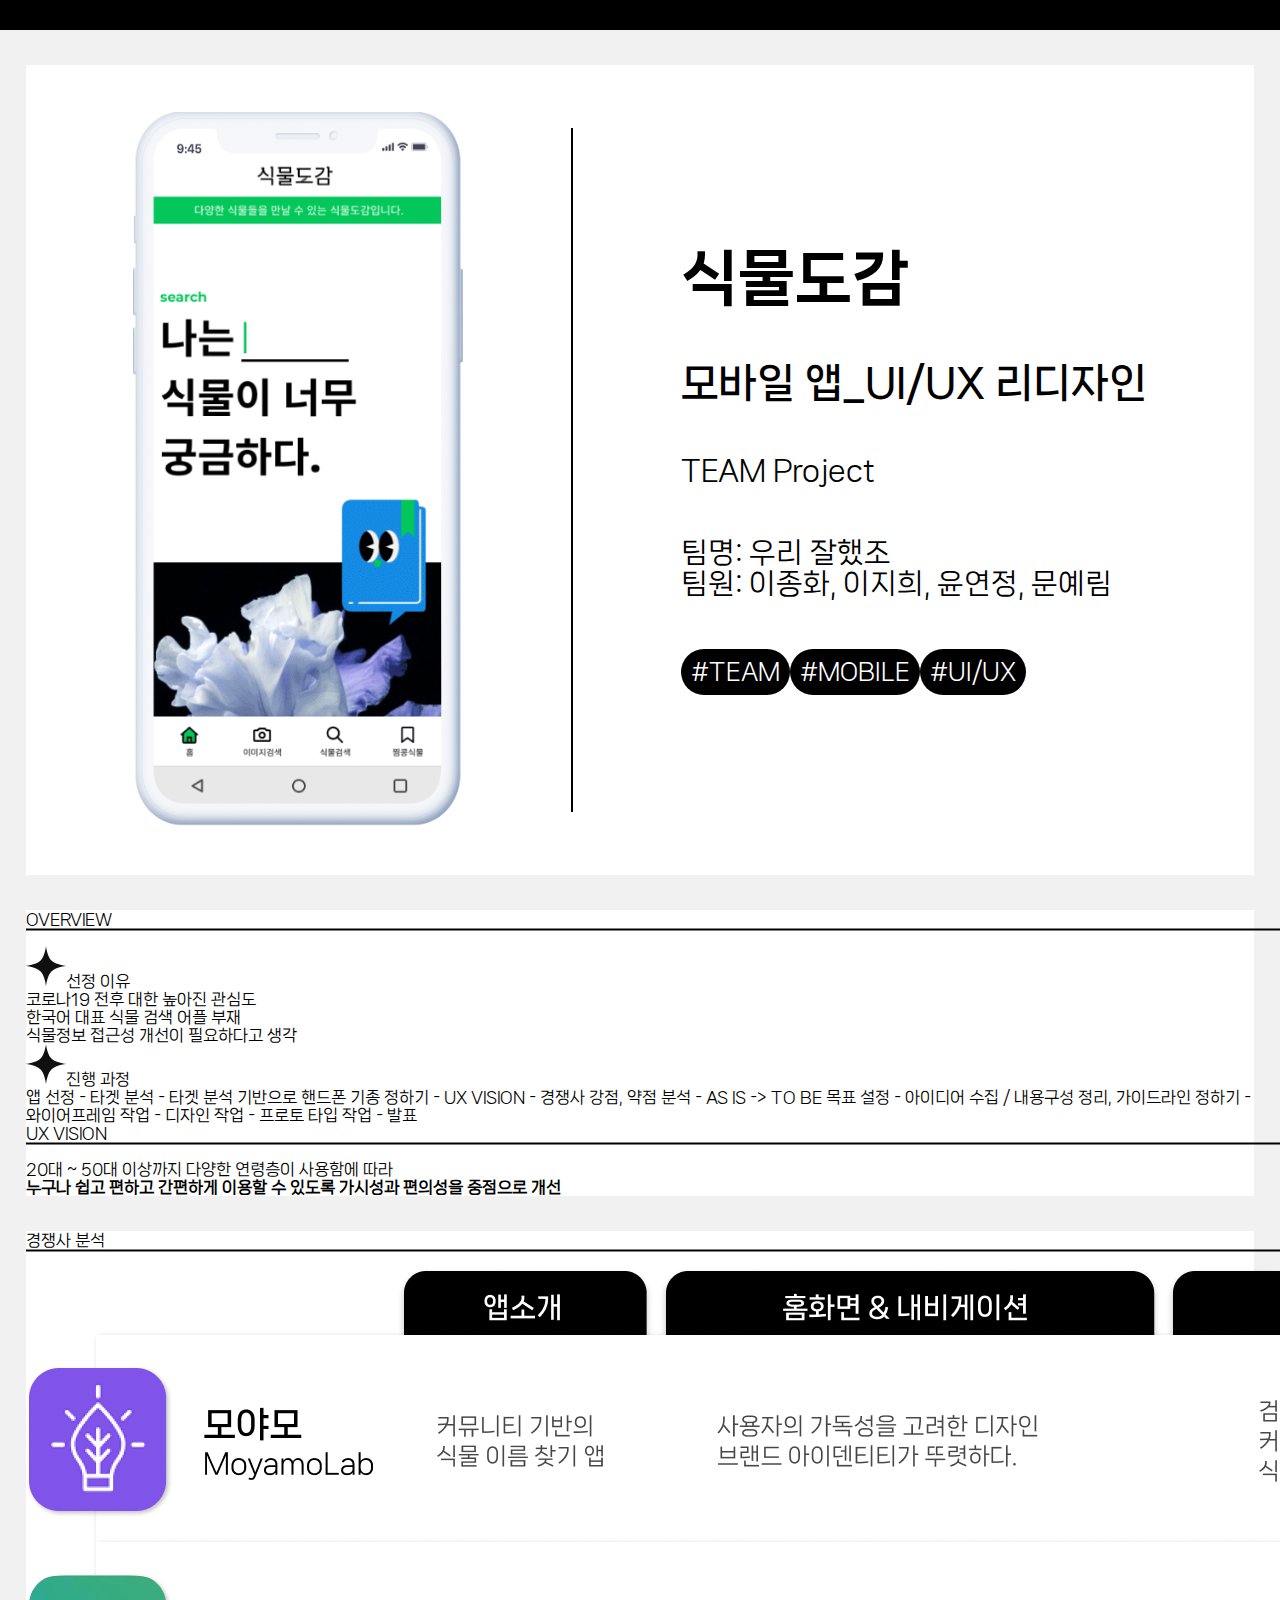
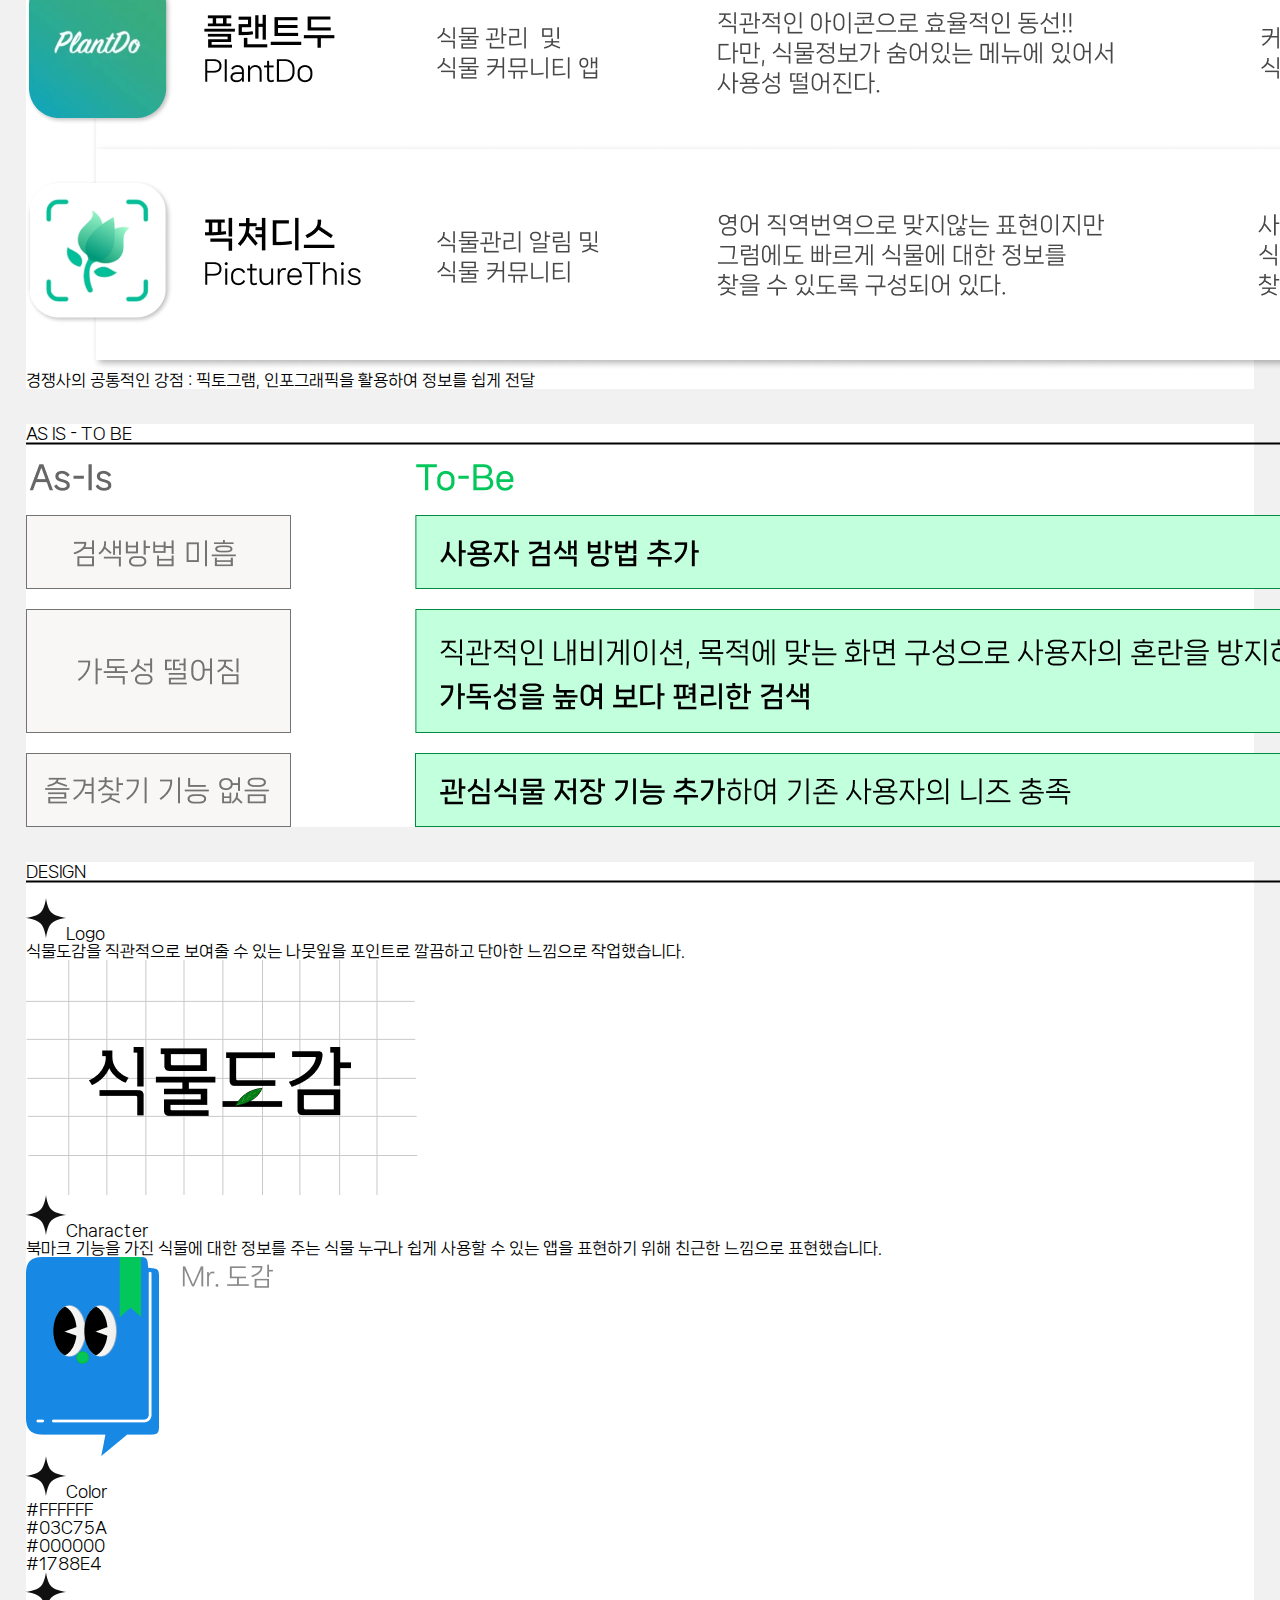
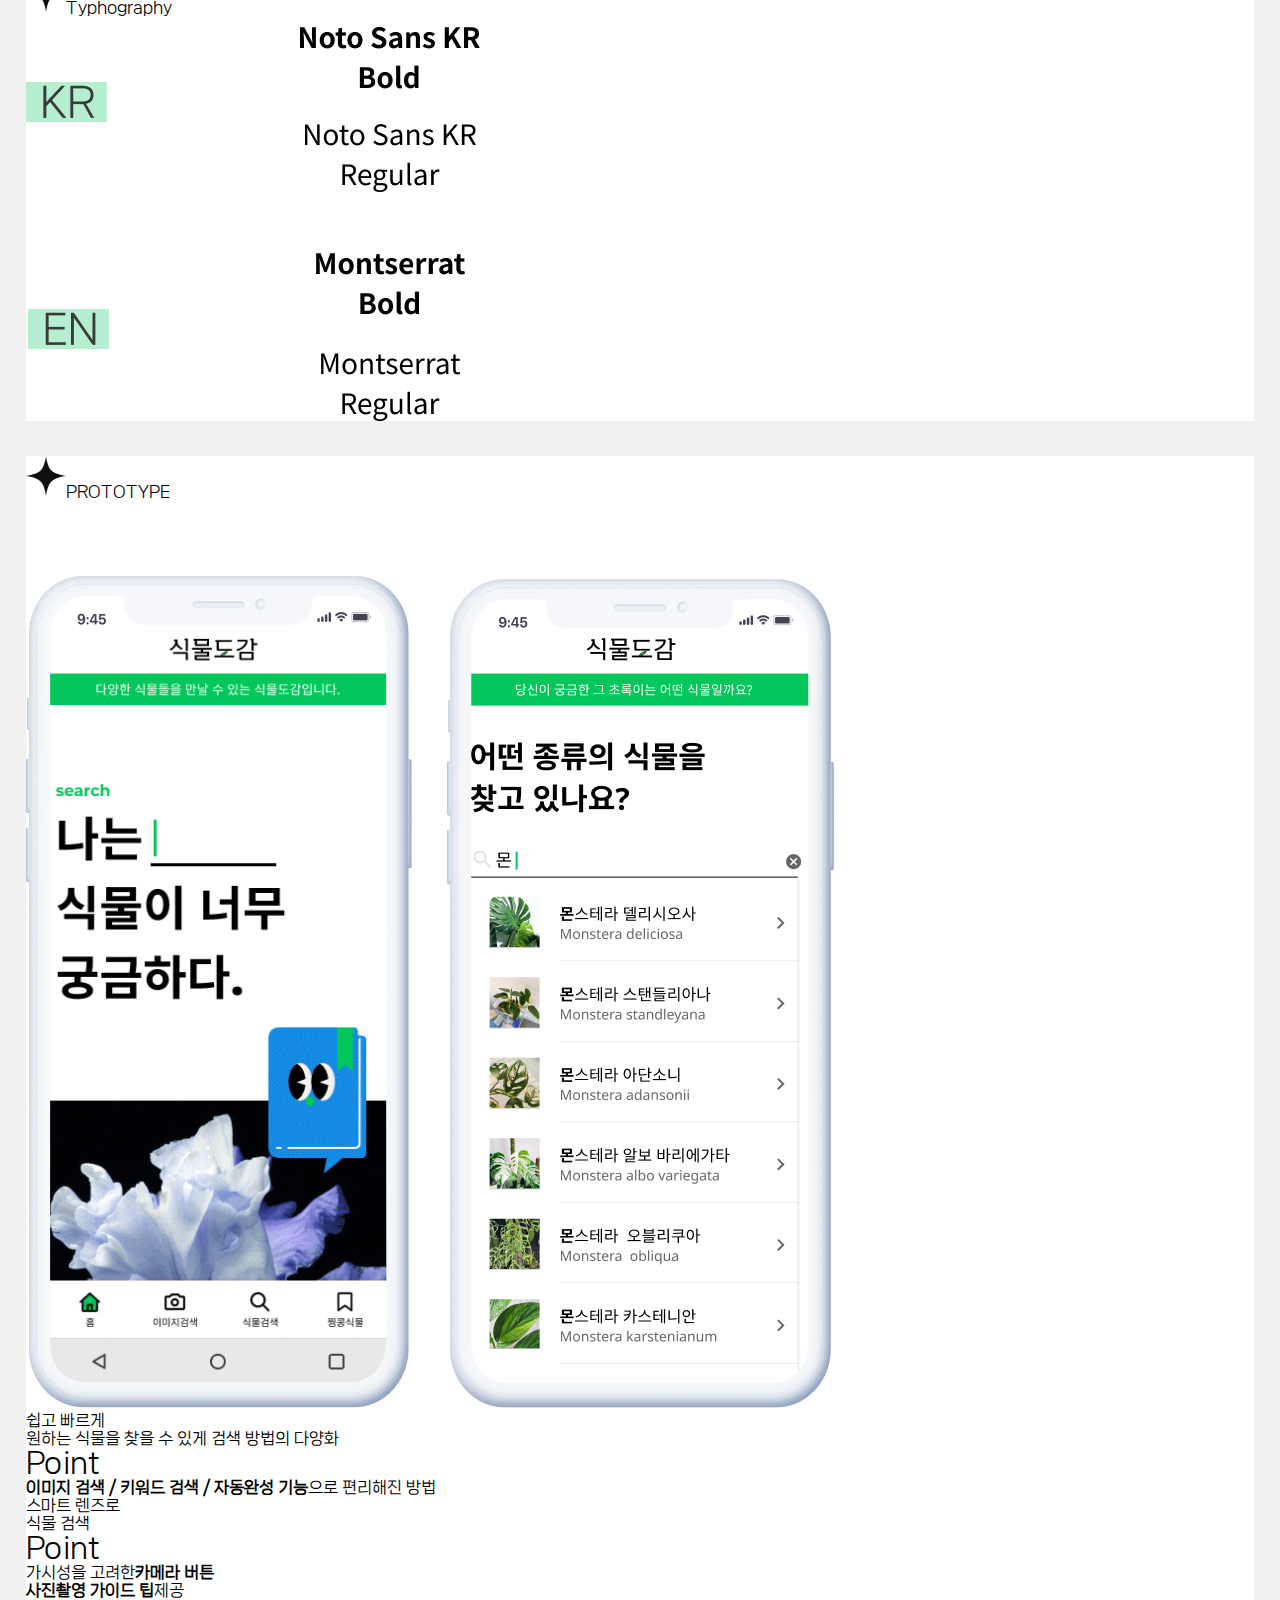
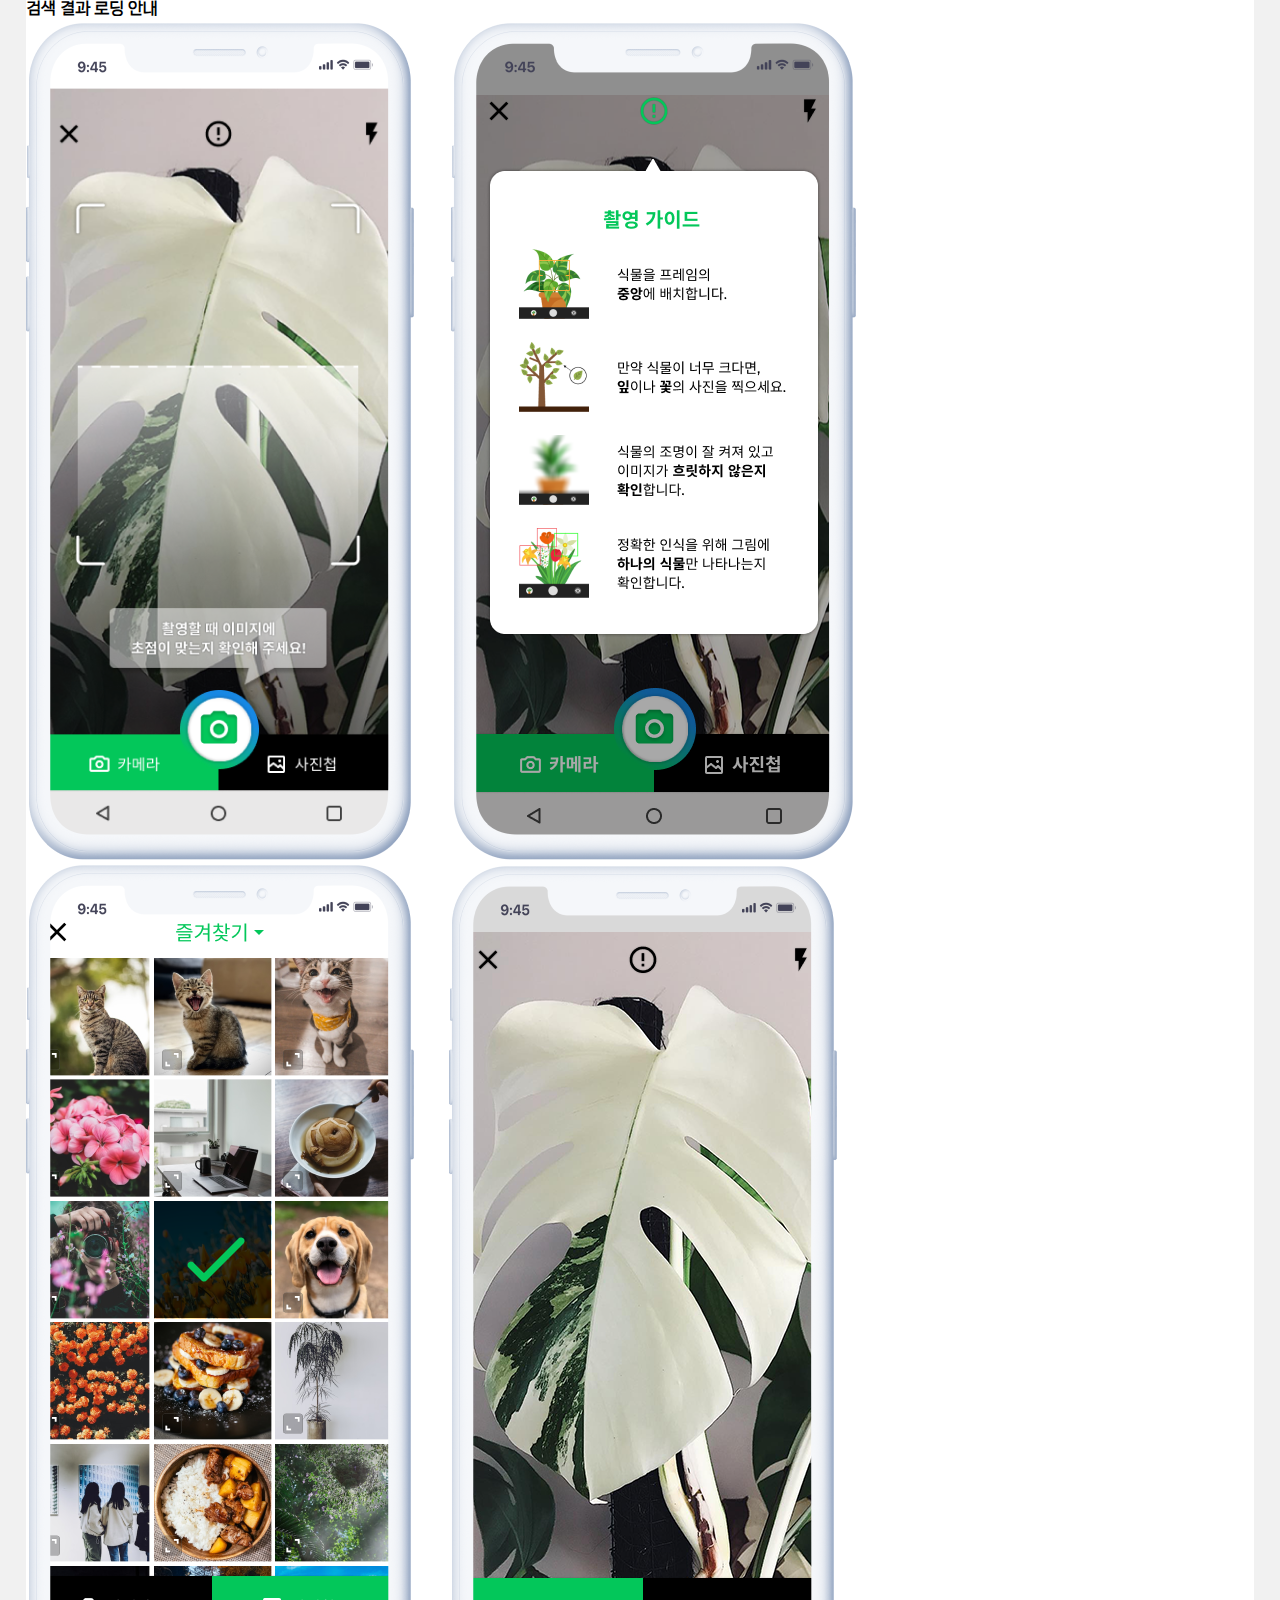
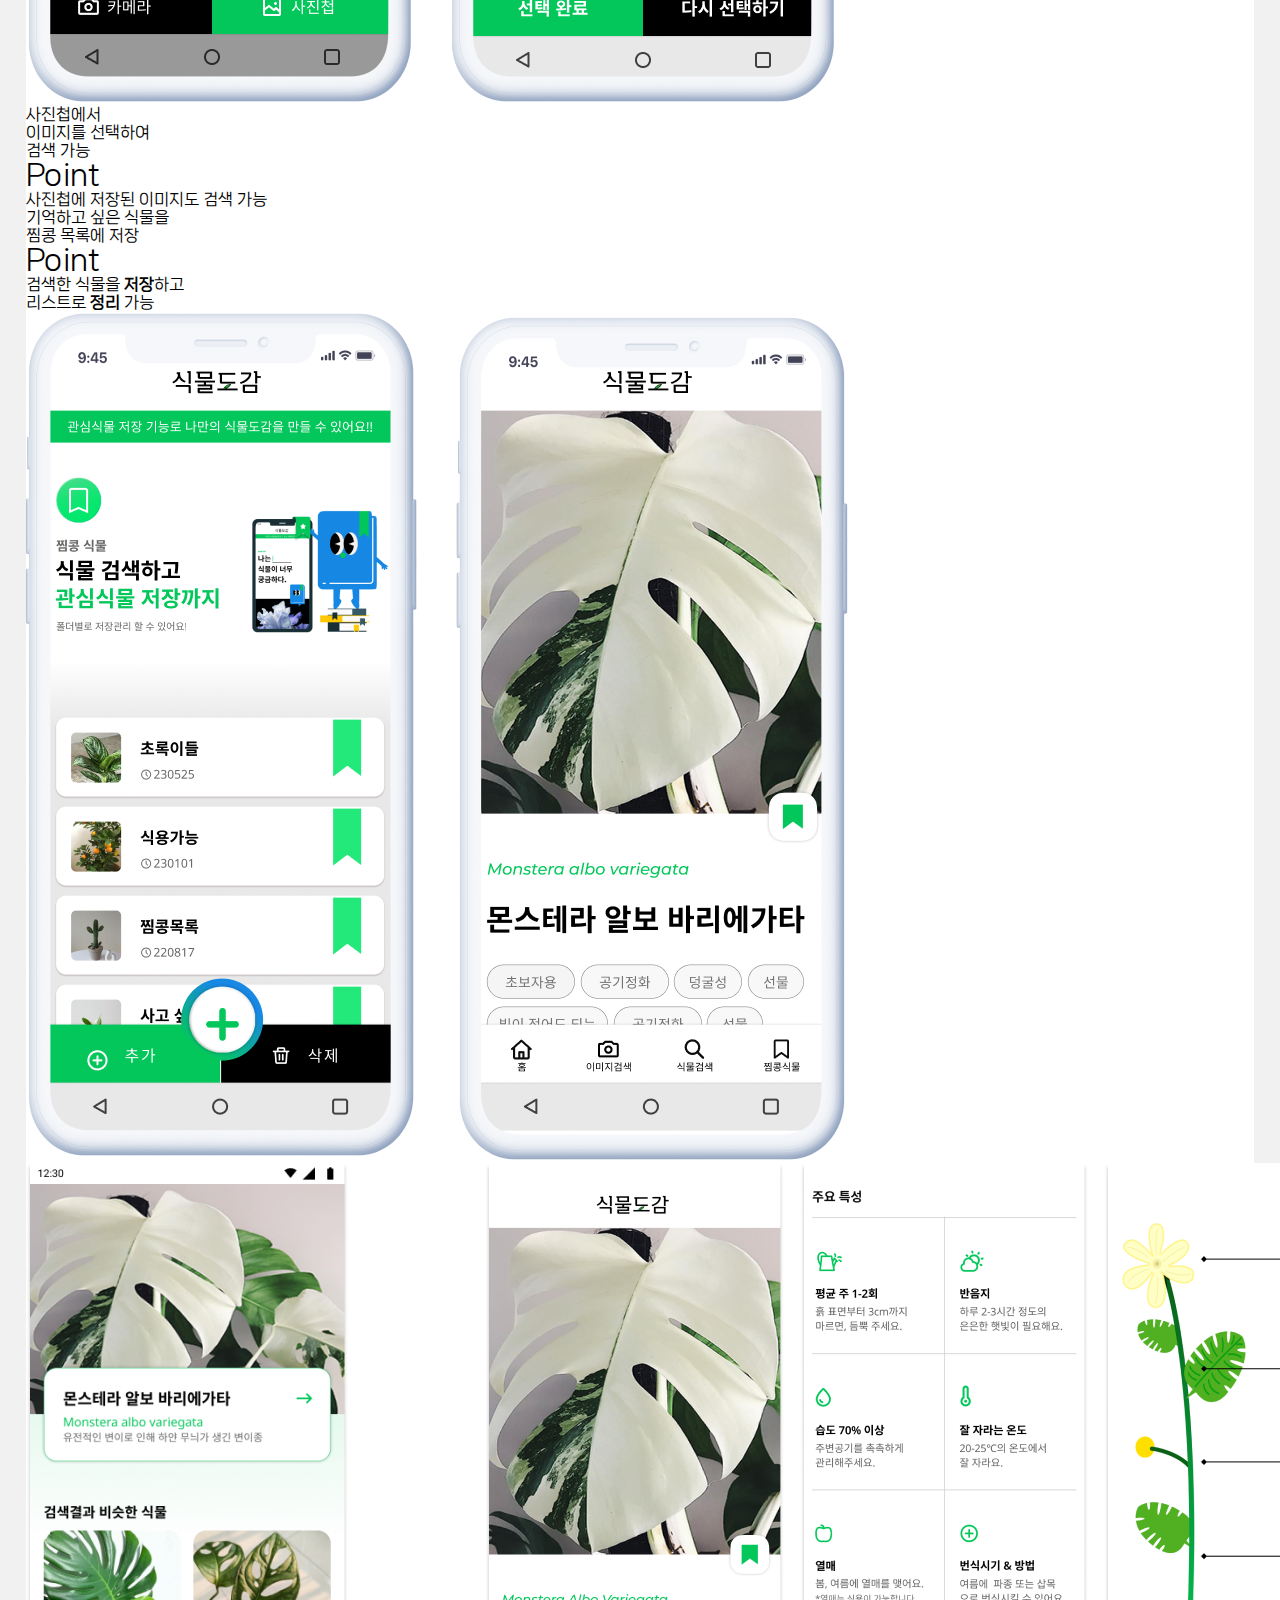
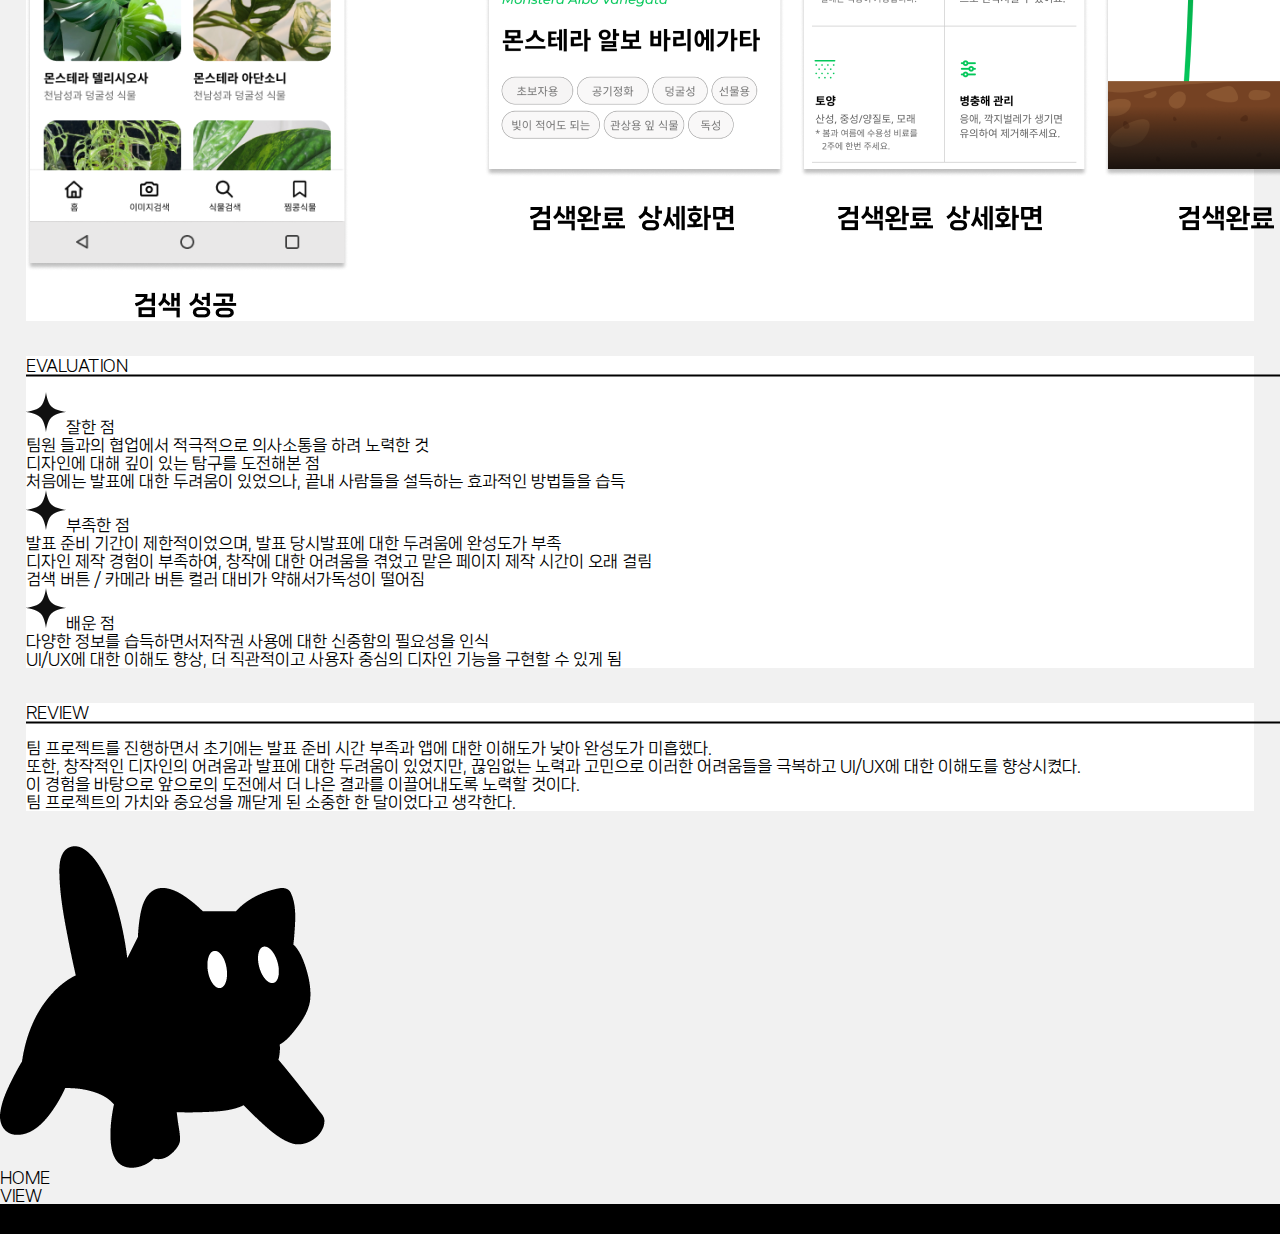
==== commit 892a2ae5: "css 시작" ====
--- a/project0/project0.html
+++ b/project0/project0.html
@@ -27,7 +27,7 @@
 <body>
   <p class="hf">f</p>
   <header>
-    <img src="./images/home.png" alt="식물도감 홈화면">
+    <img src="./images/home.png" alt="식물도감 홈화면" class="home">
 
     <img src="./images/first-line.svg" alt="선">
 
@@ -43,7 +43,7 @@
         <h4>팀원: 이종화, 이지희, 윤연정, 문예림</h4>
       </div>
 
-      <div class="3-block">
+      <div class="block-3">
         <p>#TEAM</p>
         <p>#MOBILE</p>
         <p>#UI/UX</p>
--- a/project0/project0.css
+++ b/project0/project0.css
@@ -13,8 +13,66 @@
   background-color:#f1f1f1;
 }
 
+/* 공통 */
 .hf{
   text-indent: -9999px;
   height: 30px;
   background-color: black;
+}
+
+section{
+  width: 96%;
+  background-color: #fff;
+  margin: 35px auto;
+}
+
+/* header */
+header{
+  width: 96%;
+  height: 90vh;
+  display: flex;
+  justify-content: space-evenly;
+  align-items: center;
+  background-color: #fff;
+  margin: 35px auto;
+}
+
+header .home{
+  width: 330px;
+  object-fit: cover;
+}
+
+header .header{
+  height: 550px;
+  display: flex;
+  flex-direction: column;
+  justify-content: space-evenly;
+  align-content: space-evenly;
+}
+
+header h1{
+  font-family: 'NanumSquareNeo-dEb';
+  font-size: 60px;
+}
+
+header h2{
+  font-family: 'NanumSquareNeo-cBd';
+  font-size: 40px;
+}
+
+header h3, h4{
+  font-size: 28px;
+}
+
+header p{
+  font-size: 23px;
+  display: block;
+  background-color: #000;
+  border-radius: 30px;
+  padding: 10px;
+  color: #fff;
+}
+
+header .block-3{
+  display: flex;
 }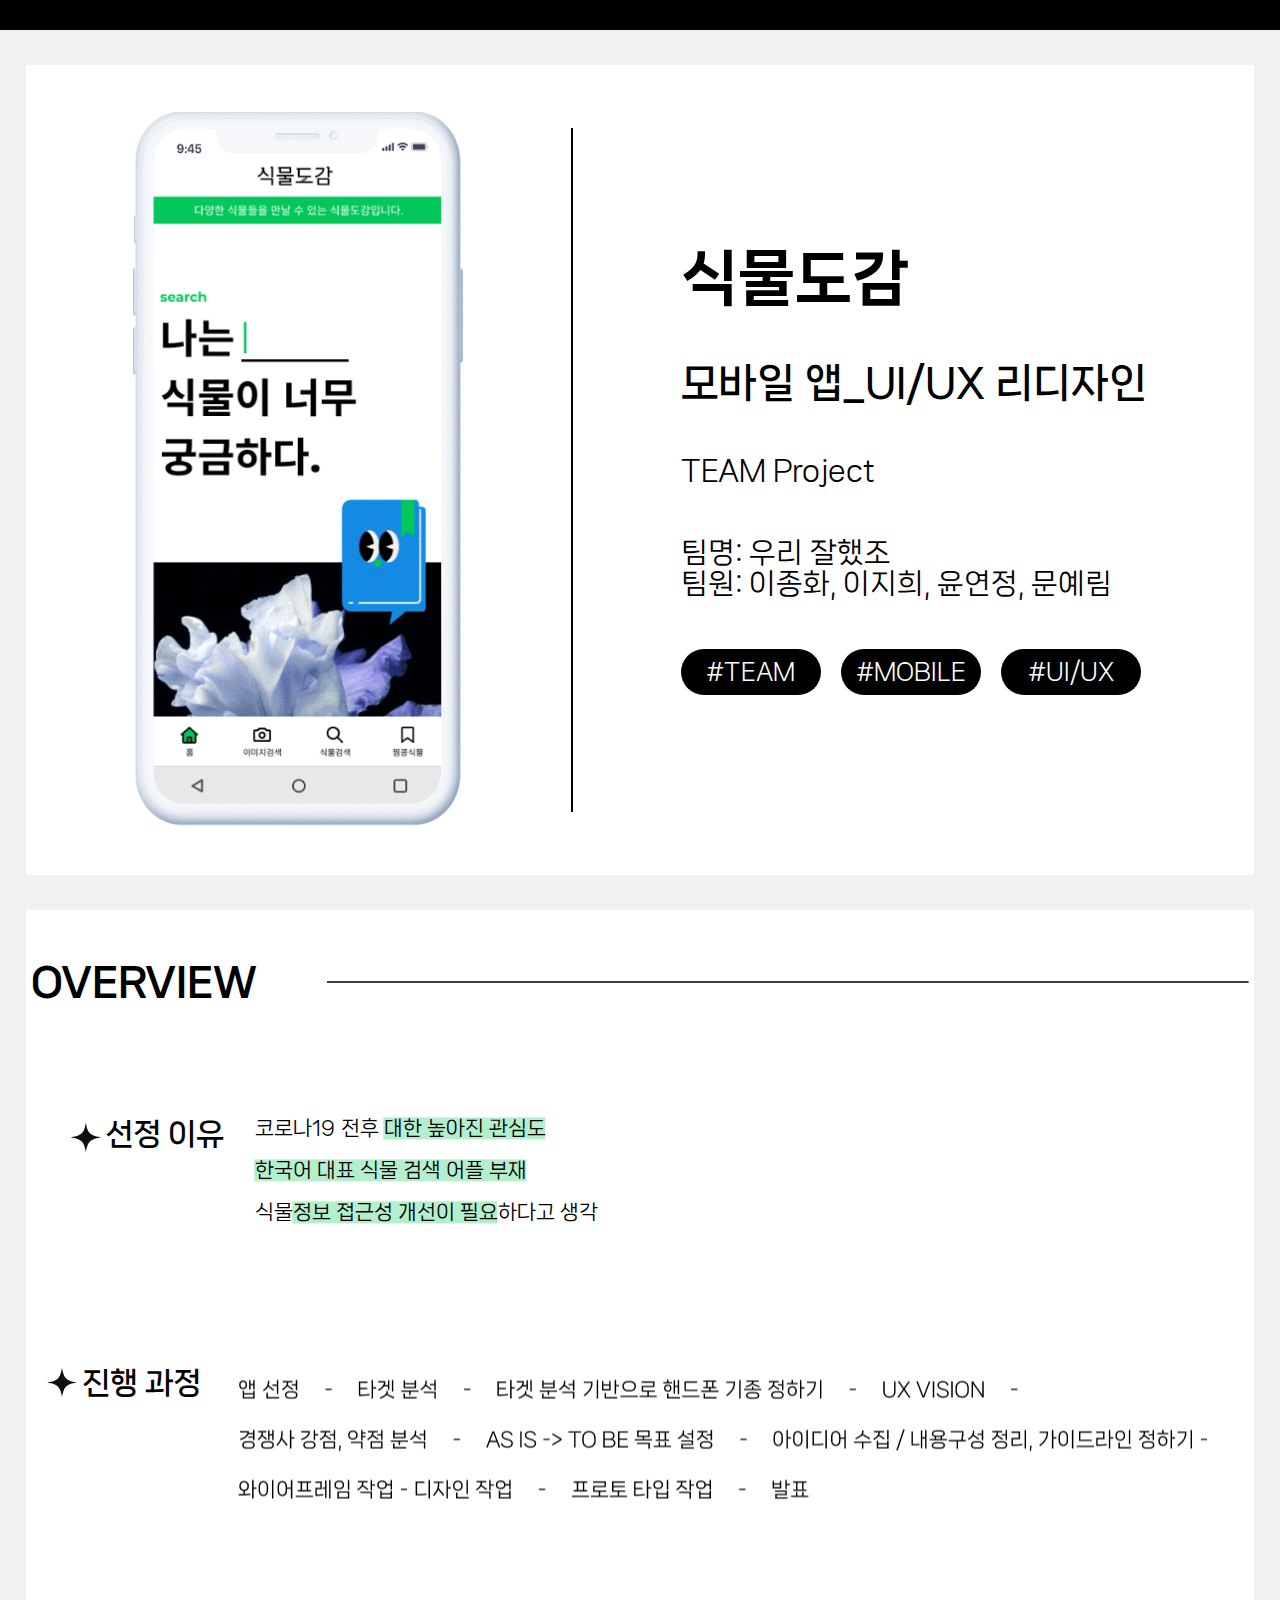
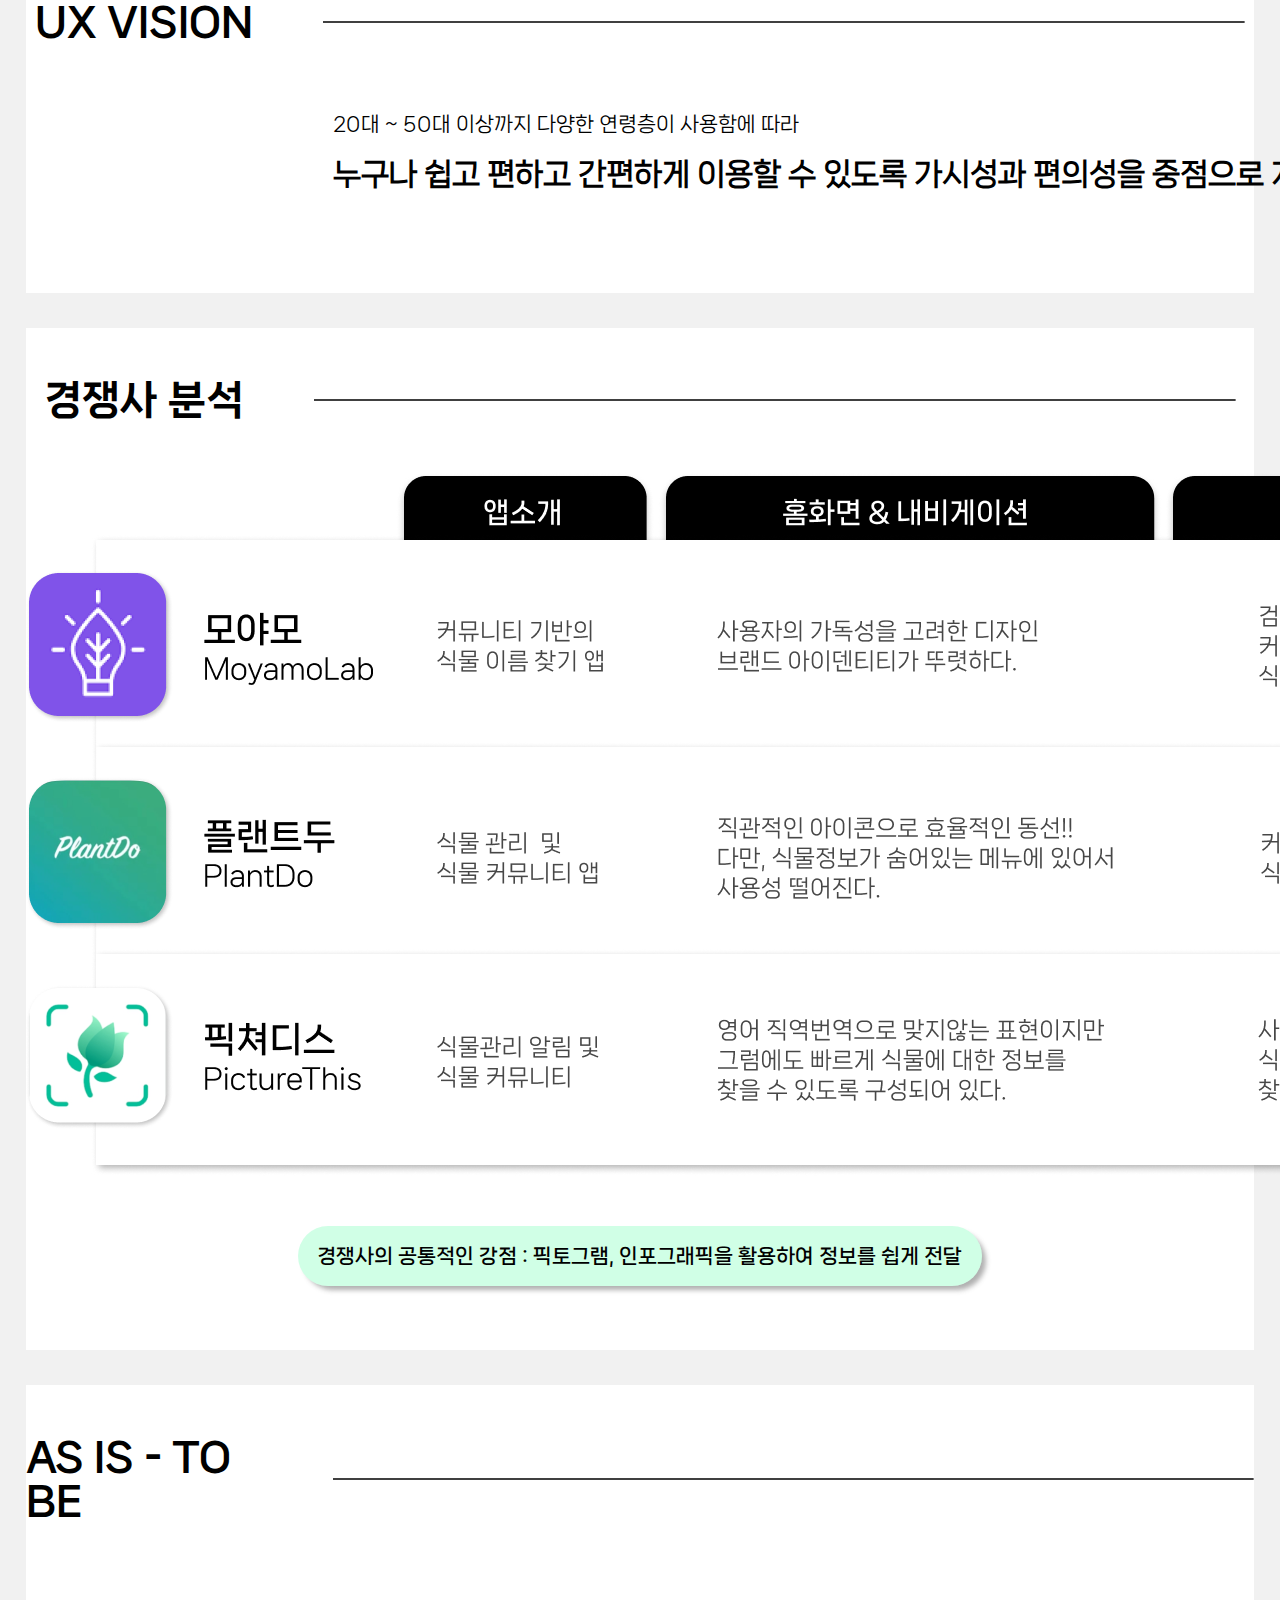
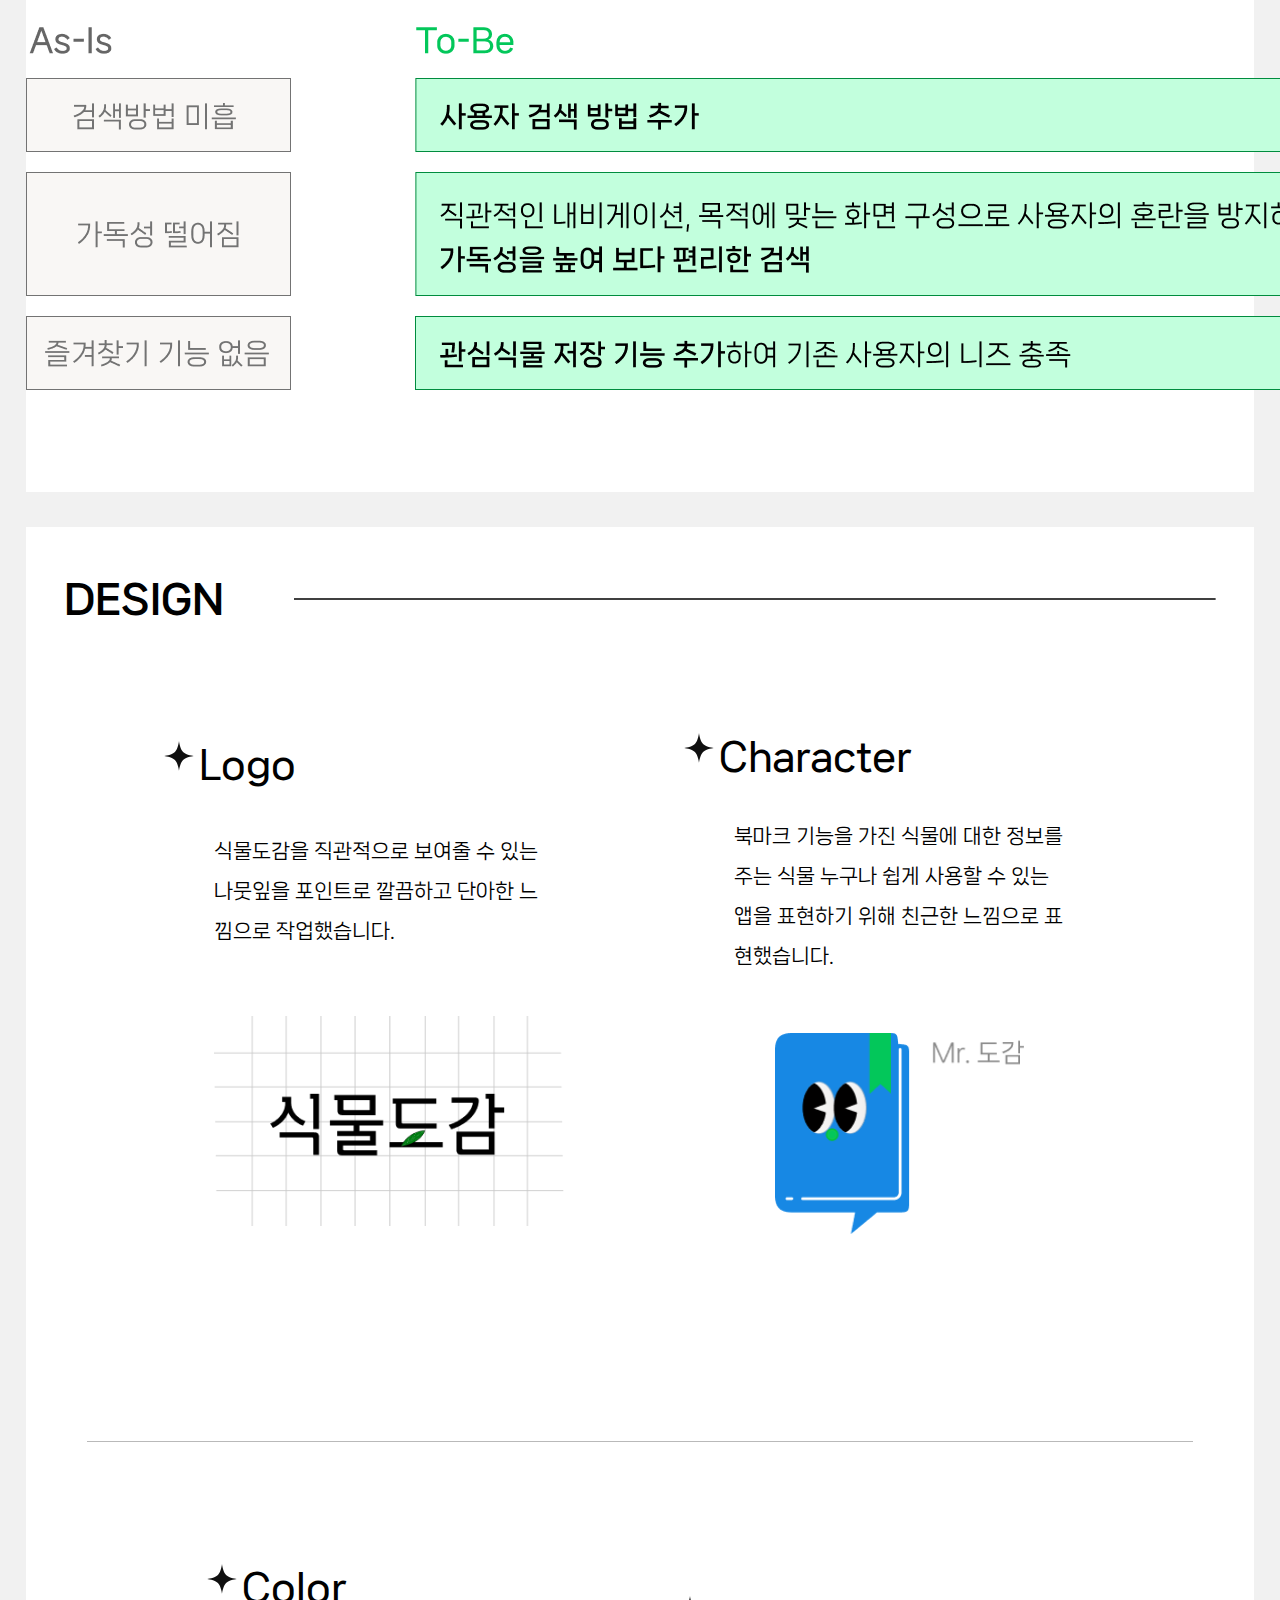
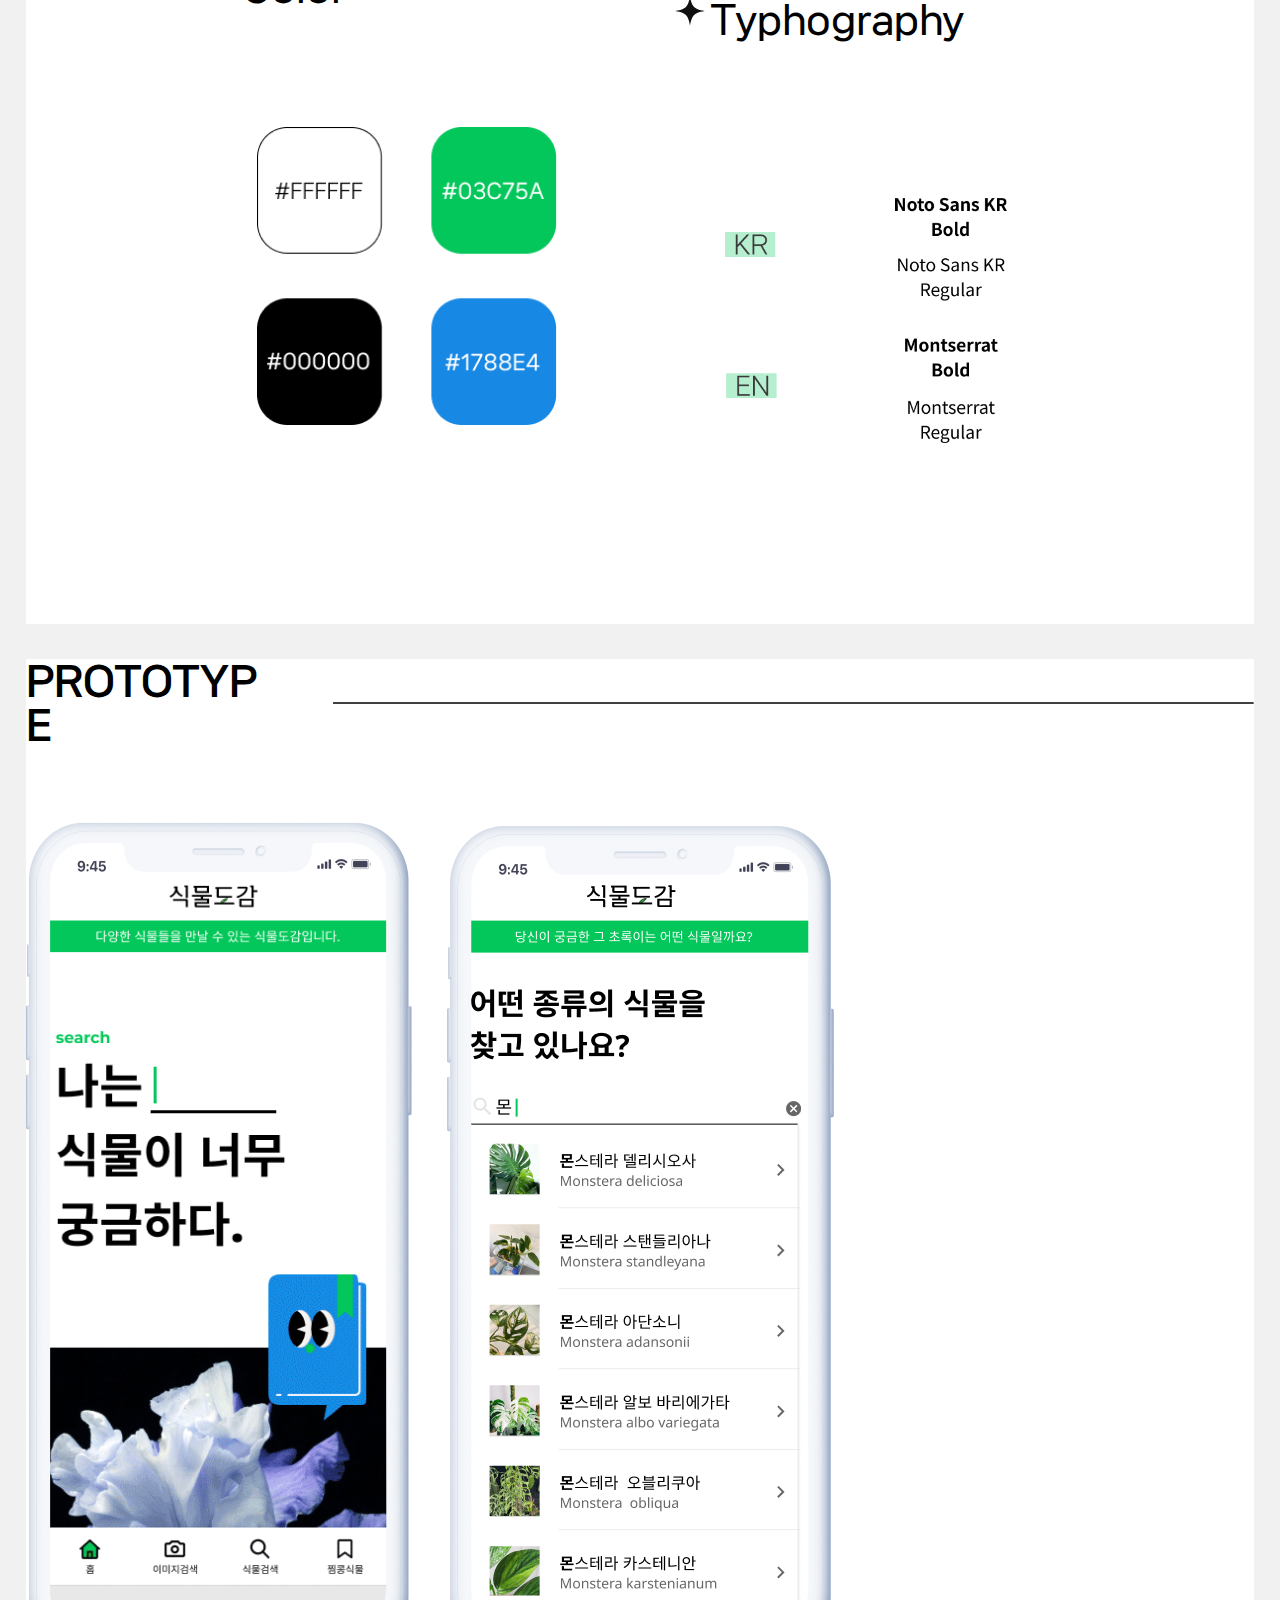
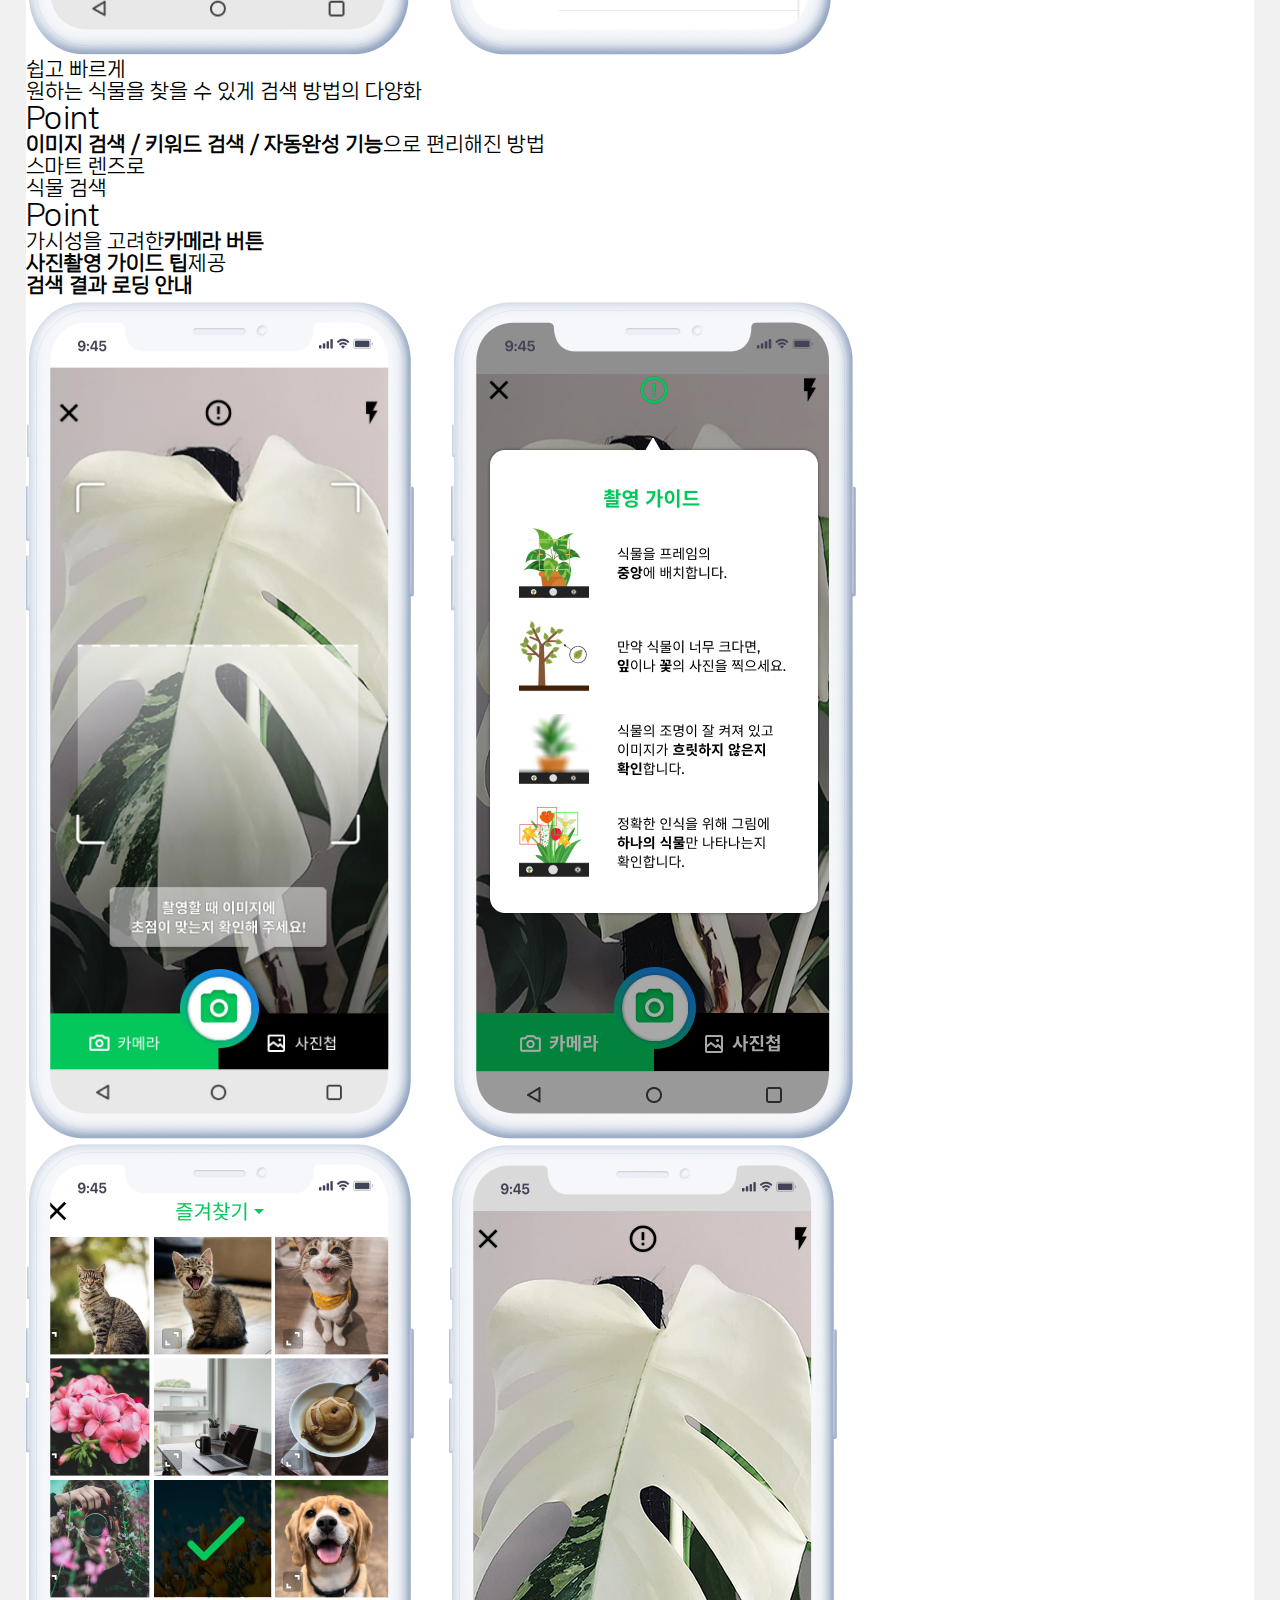
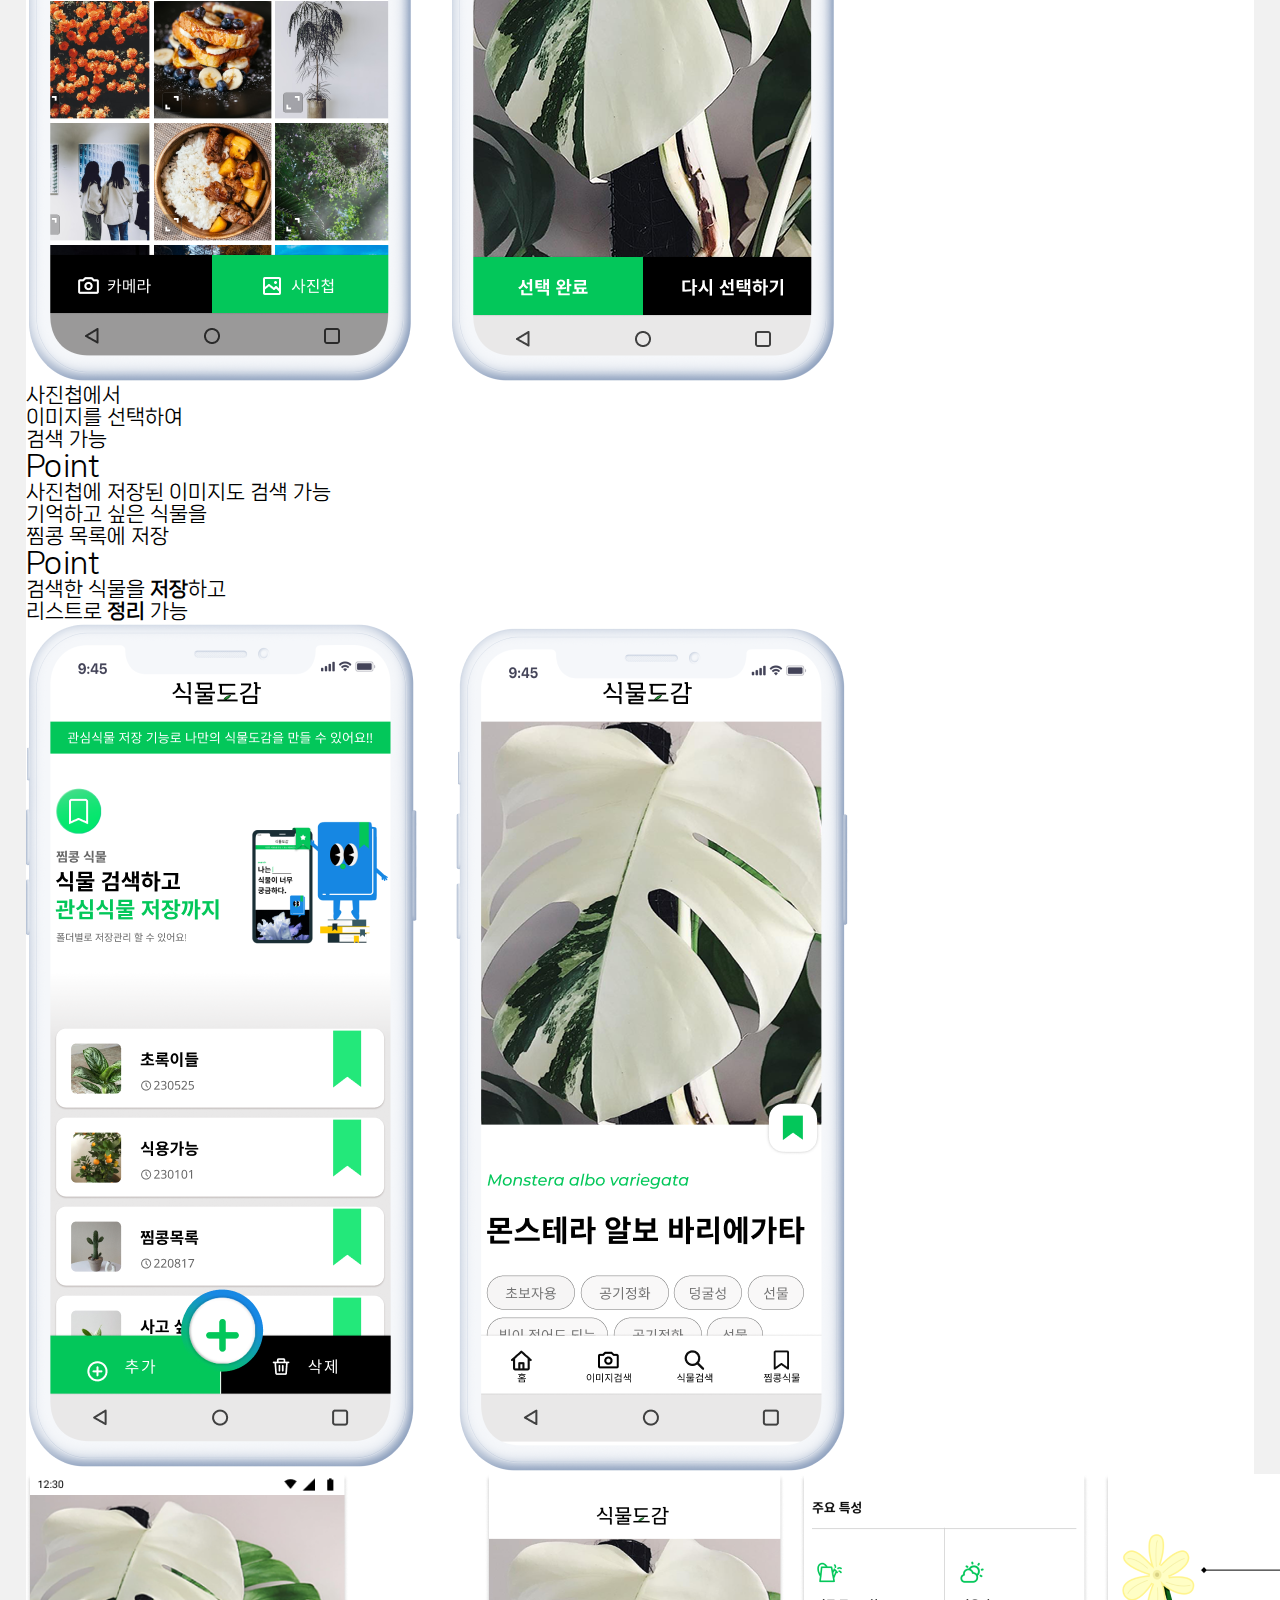
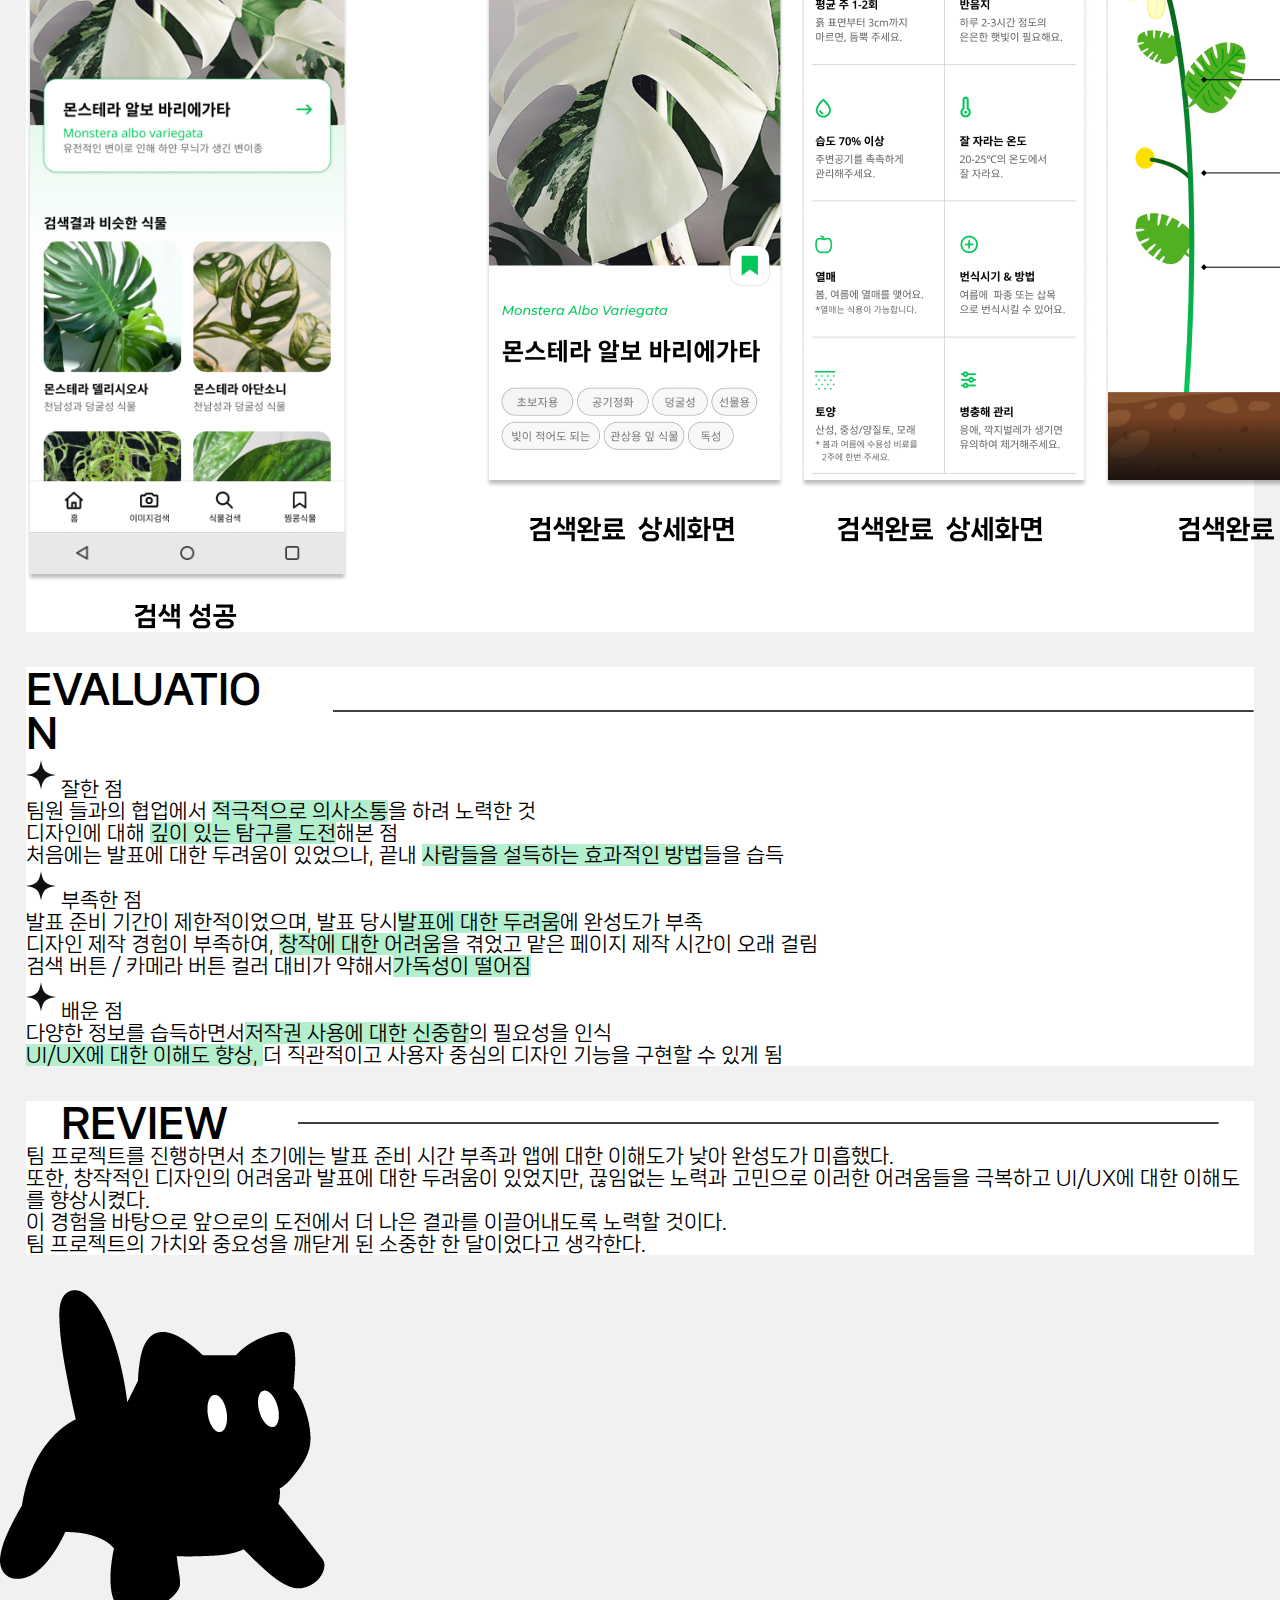
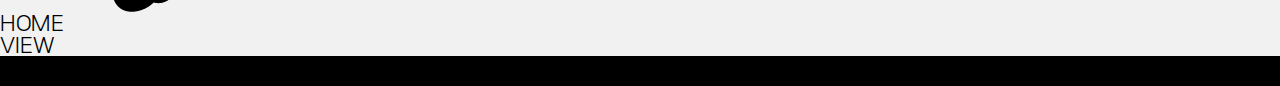
==== commit 0047ab30: "." ====
--- a/project0/project0.html
+++ b/project0/project0.html
@@ -58,7 +58,7 @@
         
         <div class="title">
           <h1>OVERVIEW</h1>
-          <img src="./images/line.svg">
+          <img src="./images/line.svg" class="line">
         </div>
 
         <div class="over-1">
@@ -85,18 +85,14 @@
             </svg>진행 과정
           </h2>
 
-          <p>
-            앱 선정     -     타겟 분석     -     타겟 분석 기반으로 핸드폰 기종 정하기     -     UX VISION     -  
-            경쟁사 강점, 약점 분석     -     AS IS -> TO BE 목표 설정     -     아이디어 수집 / 내용구성 정리, 가이드라인 정하기 -     
-            와이어프레임 작업 - 디자인 작업     -     프로토 타입 작업     -     발표
-          </p>
+          <img src="./images/process.png" alt="진행과정">
         </div>
       </div>
 
       <div class="ux">
         <div class="title">
           <h1>UX VISION</h1>
-          <img src="./images/line.svg">
+          <img src="./images/line.svg" class="line">
         </div>
         <p>20대 ~ 50대 이상까지 다양한 연령층이 사용함에 따라<br><strong>누구나 쉽고 편하고 간편하게 이용할 수 있도록 가시성과 편의성을 중점으로 개선</strong></p>
       </div>
@@ -105,26 +101,26 @@
     <section class="rival">
       <div class="title">
         <h1>경쟁사 분석</h1>
-        <img src="./images/line.svg">
-      </div>
-
-      <img src="./images/rival.png" alt="식물도감앱 경쟁사 분석">
+        <img src="./images/line.svg" class="line">
+      </div>
+
+      <img src="./images/rival.png" alt="식물도감앱 경쟁사 분석" class="grid">
       <p>경쟁사의 공통적인 강점 : 픽토그램, 인포그래픽을 활용하여 정보를 쉽게 전달</p>
     </section>
 
     <section class="asis">
       <div class="title">
         <h1>AS IS - TO BE</h1>
-        <img src="./images/line.svg">
-      </div>
-
-      <img src="./images/asis.png" alt="식물도감 ASIS-TOBE">
+        <img src="./images/line.svg" class="line">
+      </div>
+
+      <img src="./images/asis.png" alt="식물도감 ASIS-TOBE" class="asis-tobe">
     </section>
 
     <section class="design">
       <div class="title">
         <h1>DESIGN</h1>
-        <img src="./images/line.svg">
+        <img src="./images/line.svg" class="line">
       </div>
 
       <div class="design-1">
@@ -140,6 +136,7 @@
           <img src="./images/logo.png" alt="식물도감 로고">
         </div>
 
+
         <div class="design-1-rt">
           <h2><svg xmlns="http://www.w3.org/2000/svg" width="40" height="40" viewBox="0 0 40 40" fill="none">
               <path
@@ -153,41 +150,36 @@
 
       </div>
 
-      <div class="design-2-lf">
-        <h2><svg xmlns="http://www.w3.org/2000/svg" width="40" height="40" viewBox="0 0 40 40" fill="none">
-            <path
-              d="M20 0C20 0 21.1035 10.2999 25.4018 14.5982C29.7001 18.8965 40 20 40 20C40 20 29.7001 21.1035 25.4018 25.4018C21.1035 29.7001 20 40 20 40C20 40 18.8965 29.7001 14.5982 25.4018C10.2999 21.1035 0 20 0 20C0 20 10.2999 18.8965 14.5982 14.5982C18.8965 10.2999 20 0 20 0Z"
-              fill="#101010" />
-          </svg>Color
-        </h2>
-
-        <div class="color">
-          <p>#FFFFFF</p>
-          <p>#03C75A</p>
-          <p>#000000</p>
-          <p>#1788E4</p>
-        </div>
-      </div>
-
-      <div class="design-2-rt">
-        <h2><svg xmlns="http://www.w3.org/2000/svg" width="40" height="40" viewBox="0 0 40 40" fill="none">
-            <path
-              d="M20 0C20 0 21.1035 10.2999 25.4018 14.5982C29.7001 18.8965 40 20 40 20C40 20 29.7001 21.1035 25.4018 25.4018C21.1035 29.7001 20 40 20 40C20 40 18.8965 29.7001 14.5982 25.4018C10.2999 21.1035 0 20 0 20C0 20 10.2999 18.8965 14.5982 14.5982C18.8965 10.2999 20 0 20 0Z"
-              fill="#101010" />
-          </svg>Typhography
-        </h2>
-
-        <img src="./images/font.png" alt="식물도감 폰트">
-      </div>
+      <div class="design-2">
+        <div class="design-2-lf">
+          <h2><svg xmlns="http://www.w3.org/2000/svg" width="40" height="40" viewBox="0 0 40 40" fill="none">
+              <path
+                d="M20 0C20 0 21.1035 10.2999 25.4018 14.5982C29.7001 18.8965 40 20 40 20C40 20 29.7001 21.1035 25.4018 25.4018C21.1035 29.7001 20 40 20 40C20 40 18.8965 29.7001 14.5982 25.4018C10.2999 21.1035 0 20 0 20C0 20 10.2999 18.8965 14.5982 14.5982C18.8965 10.2999 20 0 20 0Z"
+                fill="#101010" />
+            </svg>Color
+          </h2>
+          <img src="./images/color.png" alt="color" class="color">
+        </div>
+
+        <div class="design-2-rt">
+          <h2><svg xmlns="http://www.w3.org/2000/svg" width="40" height="40" viewBox="0 0 40 40" fill="none">
+              <path
+                d="M20 0C20 0 21.1035 10.2999 25.4018 14.5982C29.7001 18.8965 40 20 40 20C40 20 29.7001 21.1035 25.4018 25.4018C21.1035 29.7001 20 40 20 40C20 40 18.8965 29.7001 14.5982 25.4018C10.2999 21.1035 0 20 0 20C0 20 10.2999 18.8965 14.5982 14.5982C18.8965 10.2999 20 0 20 0Z"
+                fill="#101010" />
+            </svg>Typhography
+          </h2>
+
+          <img src="./images/font.png" alt="식물도감 폰트" class="font">
+        </div>
+      </div>
+    </div>
     </section>
 
     <section class="prototype">
-      <h2><svg xmlns="http://www.w3.org/2000/svg" width="40" height="40" viewBox="0 0 40 40" fill="none">
-          <path
-            d="M20 0C20 0 21.1035 10.2999 25.4018 14.5982C29.7001 18.8965 40 20 40 20C40 20 29.7001 21.1035 25.4018 25.4018C21.1035 29.7001 20 40 20 40C20 40 18.8965 29.7001 14.5982 25.4018C10.2999 21.1035 0 20 0 20C0 20 10.2999 18.8965 14.5982 14.5982C18.8965 10.2999 20 0 20 0Z"
-            fill="#101010" />
-        </svg>PROTOTYPE
-      </h2>
+      <div class="title">
+        <h1>PROTOTYPE</h1>
+        <img src="./images/line.svg" class="line">
+      </div>
 
       <div class="pro1">
         <img src="./images/pro1.png" alt="식물도감 검색화면" class="pro1-lf">
@@ -238,7 +230,7 @@
     <section class="eval">
       <div class="title">
         <h1>EVALUATION</h1>
-        <img src="./images/line.svg">
+        <img src="./images/line.svg" class="line">
       </div>
 
       <div class="eval-1">
@@ -289,7 +281,7 @@
     <section class="revi">
       <div class="title">
         <h1>REVIEW</h1>
-        <img src="./images/line.svg">
+        <img src="./images/line.svg" class="line">
       </div>
 
       <p>팀 프로젝트를 진행하면서 초기에는 발표 준비 시간 부족과 앱에 대한 이해도가 낮아 완성도가 미흡했다.<br>
--- a/project0/project0.css
+++ b/project0/project0.css
@@ -11,6 +11,11 @@
   word-break: break-all;
   overflow-wrap: break-word;
   background-color:#f1f1f1;
+  font-size: 20px;
+  box-sizing: border-box;
+}
+body::-webkit-scrollbar {
+  display: none;
 }
 
 /* 공통 */
@@ -26,6 +31,29 @@
   margin: 35px auto;
 }
 
+svg{
+  width: 30px;
+  margin-right: 5px;
+}
+
+span{
+  background-color: rgba(3, 199, 90, 0.3);
+}
+
+.line{
+  width: 75%;
+}
+
+main .title{
+  display: flex;
+  justify-content: center;
+  font-family: 'NanumSquareNeo-dEb';
+}
+main .title h1{
+  font-size: 40px;
+  margin-right: 70px;
+}
+
 /* header */
 header{
   width: 96%;
@@ -36,12 +64,10 @@
   background-color: #fff;
   margin: 35px auto;
 }
-
 header .home{
   width: 330px;
   object-fit: cover;
 }
-
 header .header{
   height: 550px;
   display: flex;
@@ -49,21 +75,21 @@
   justify-content: space-evenly;
   align-content: space-evenly;
 }
-
 header h1{
   font-family: 'NanumSquareNeo-dEb';
   font-size: 60px;
 }
-
 header h2{
   font-family: 'NanumSquareNeo-cBd';
   font-size: 40px;
 }
-
 header h3, h4{
   font-size: 28px;
 }
-
+header .block-3{
+  display: flex;
+  gap: 20px;
+}
 header p{
   font-size: 23px;
   display: block;
@@ -71,8 +97,184 @@
   border-radius: 30px;
   padding: 10px;
   color: #fff;
-}
-
-header .block-3{
-  display: flex;
-}+  width: 140px;
+  text-align: center;
+}
+
+/* main */
+
+/* overview + uxvision */
+main .overux{
+  height: 983px;
+  display: flex;
+  flex-direction: column;
+  align-content: space-between;
+}
+main .over{
+  margin-top: 50px;
+  height: 50%;
+}
+
+main .over-1{
+  display: flex;
+  align-items: start;
+  justify-content: space-evenly;
+  transform: translate(-4%,90%);
+}
+main .over-1 h2{
+  display: flex;
+  align-items: start;
+  font-family: 'NanumSquareNeo-cBd';
+  font-size: 30px;
+  transform: translateX(-150px);
+}
+main .over-1 li{
+  margin-bottom: 20px;
+  transform: translate(-106%, 0);
+}
+
+main .over-2{
+  display: flex;
+  align-items: start;
+  justify-content: space-evenly;
+  transform: translate(0,150%);
+}
+main .over-2 h2{
+display: flex;
+align-items: center;
+font-family: 'NanumSquareNeo-cBd';
+font-size: 30px;
+}
+main .over-2 ul{
+  width: 600px;
+  display: flex;
+}
+
+main .ux{
+  width: 100%;
+  text-align: left;
+  margin: auto;
+ }
+main .ux p{
+  transform: translate(25%, 60%);
+  line-height: 2;
+}
+main .ux p strong{
+  font-size: 30px;
+}
+
+/* rival */
+.rival{
+  height: 1022px;
+  padding-top: 50px;
+}
+.rival .grid{
+  display: block;
+  margin: 50px auto;
+}
+.rival p{
+  font-family: 'NanumSquareNeo-cBd';
+  margin: 50px auto;
+  text-align: center;
+  width: 684px;
+  height: 60px;
+  line-height: 3;
+  border-radius: 50px;
+  background-color: rgba(101, 255, 171, 0.3);
+  box-shadow: 5px 5px 5px -1px rgba(166,166,166,0.89);
+}
+
+/* asis */
+.asis{
+  padding-top: 50px;
+  height: 707px;
+}
+.asis .title{
+  margin: auto;
+}
+.asis .asis-tobe{
+  display: block;
+  margin: 100px auto;
+}
+
+/* design */
+.design{
+  height: 1697px;
+  display: flex;
+  flex-direction: column;
+  padding-top: 50px;
+}
+.design h2{
+  font-size: 38px;
+  font-family: 'NanumSquareNeo-cBd';
+  margin-left: -50px;
+}
+
+.design-1{
+  display: flex;
+  justify-content: space-evenly;
+  margin: 70px auto;
+}
+
+.design .design-1-lf{
+  width: 27%;
+  display: flex;
+  flex-direction: column;
+  justify-content: space-evenly;
+  height: 600px;
+}
+.design .design-1-lf p{
+  line-height: 2;
+}
+.design .design-1-lf img{
+  width: 350px;
+  margin: 20px auto;
+}
+
+.design .design-1-rt{
+  width: 27%;
+  display: flex;
+  flex-direction: column;
+  justify-content: space-evenly;
+  height: 600px;
+}
+.design .design-1-rt p{
+  line-height: 2;
+}
+.design .design-1-rt img{
+  width: 250px;
+  margin: 20px auto;
+}
+
+
+.design-2{
+  display: flex;
+  justify-content: space-evenly;
+  width: 90%;
+  margin: 80px auto;
+  padding-top: 50px;
+  border-top: 1px solid #b9b9b9;
+}
+.design .design-2-lf{
+  width: 27%;
+  display: flex;
+  flex-direction: column;
+  justify-content: space-evenly;
+  height: 600px;
+}
+.design .design-2-rt{
+  width: 27%;
+  display: flex;
+  flex-direction: column;
+  justify-content: space-evenly;
+  height: 650px;
+}
+
+.design .design-2-lf .color{
+  margin-top: 50px;
+  width: 300px;
+}
+.design .design-2-rt .font{
+  margin-top: 50px;
+  width: 300px;
+}
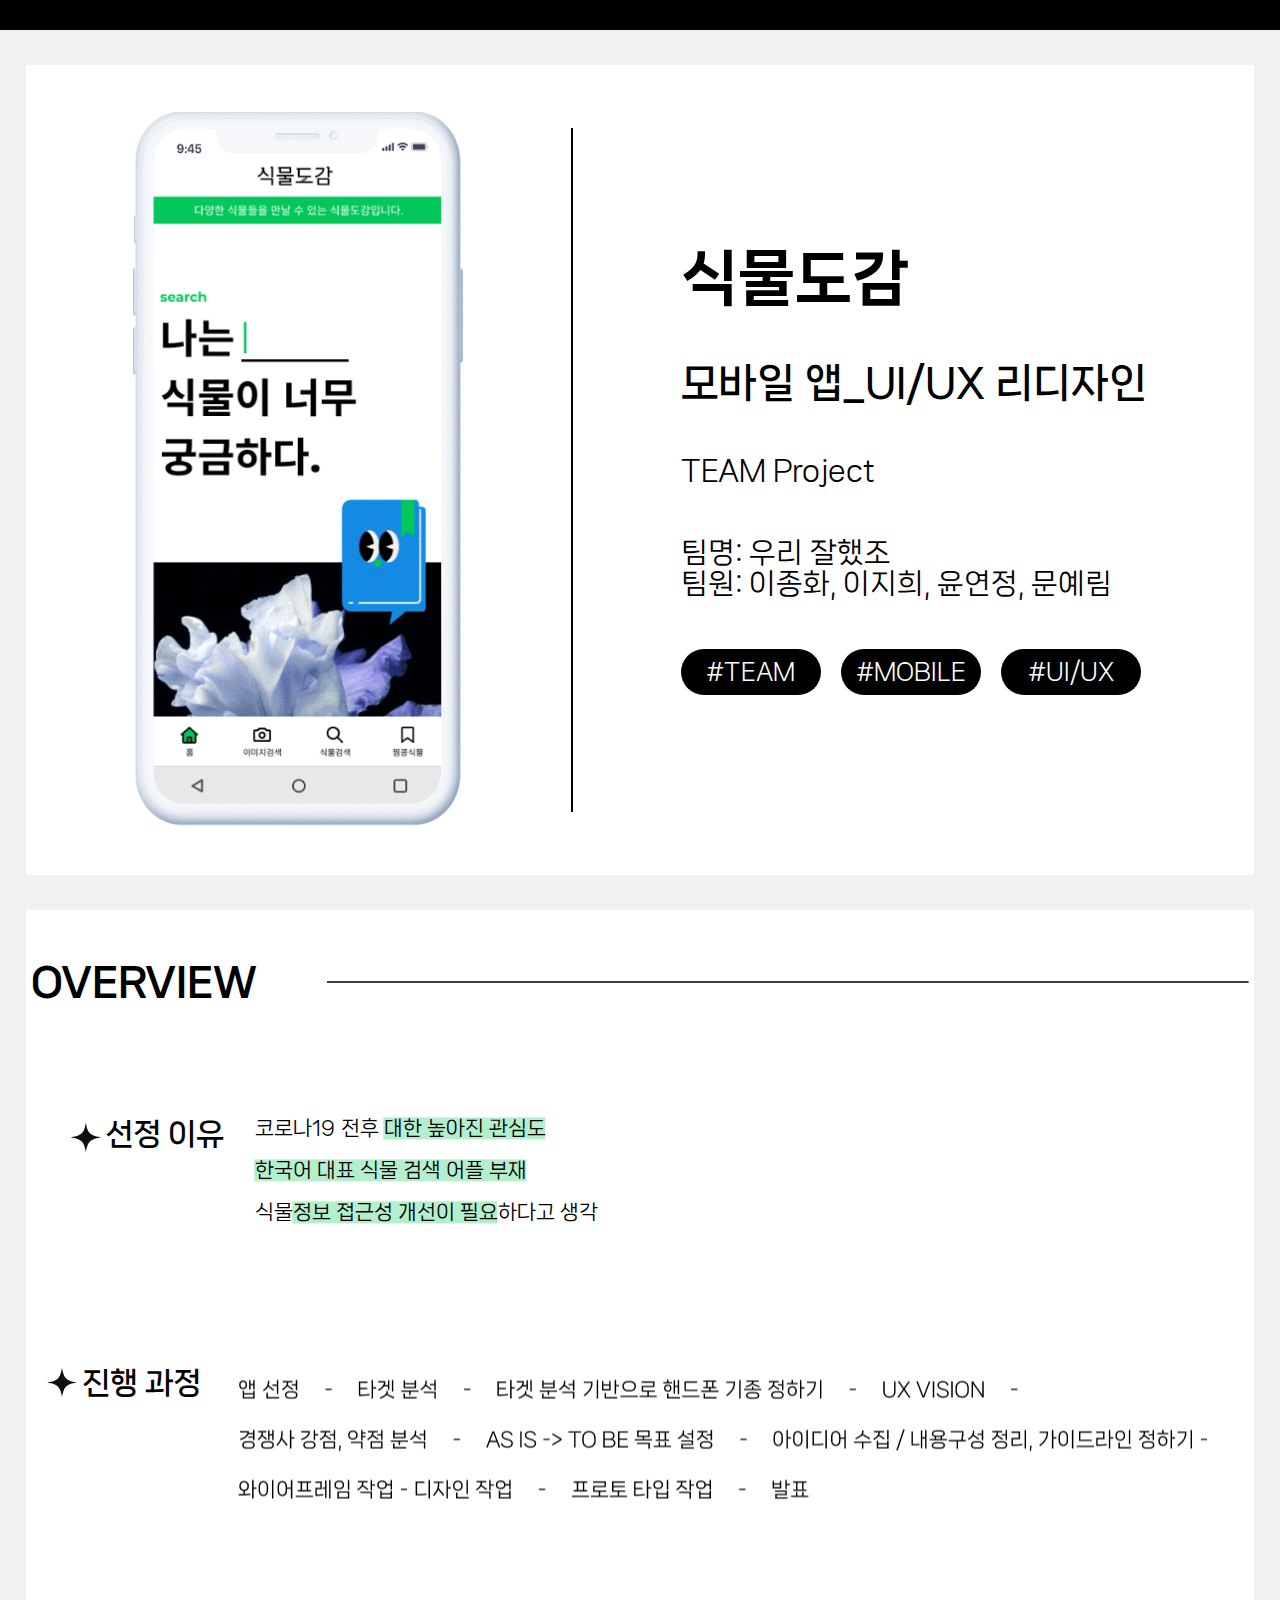
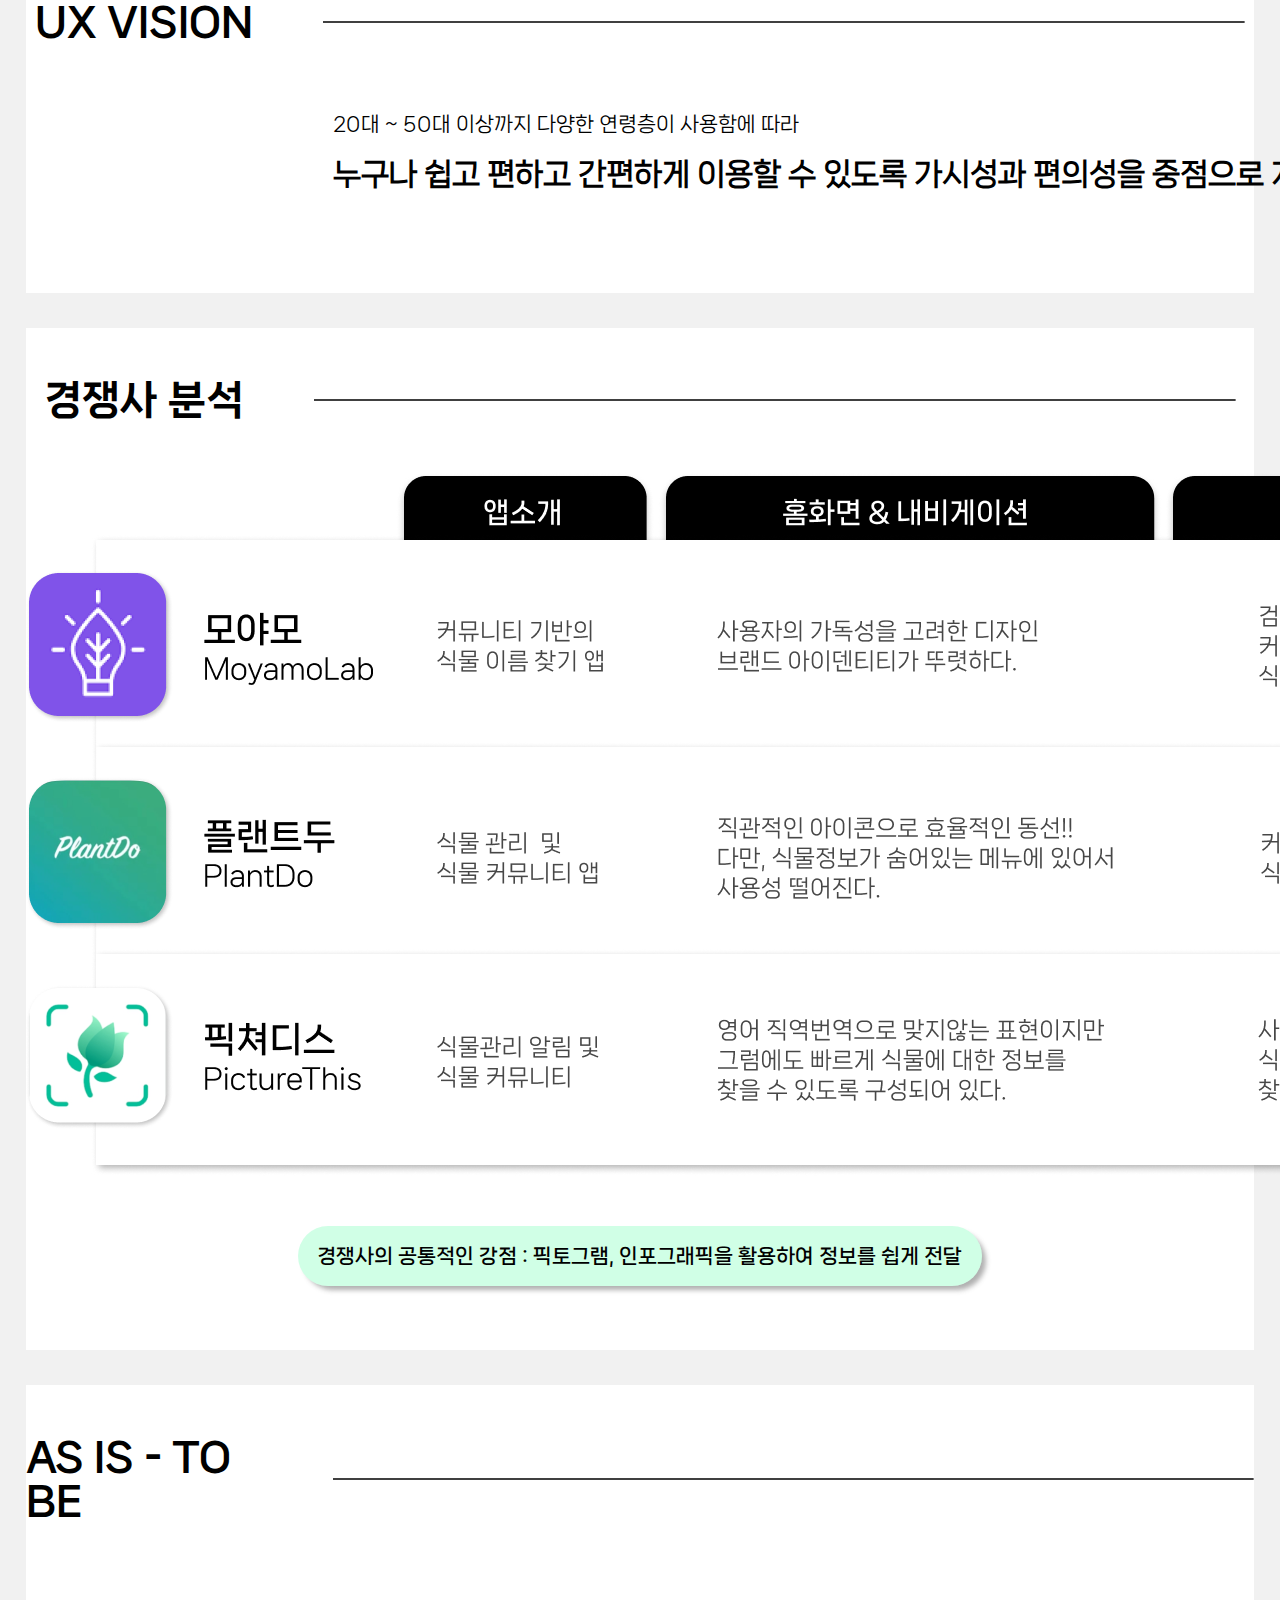
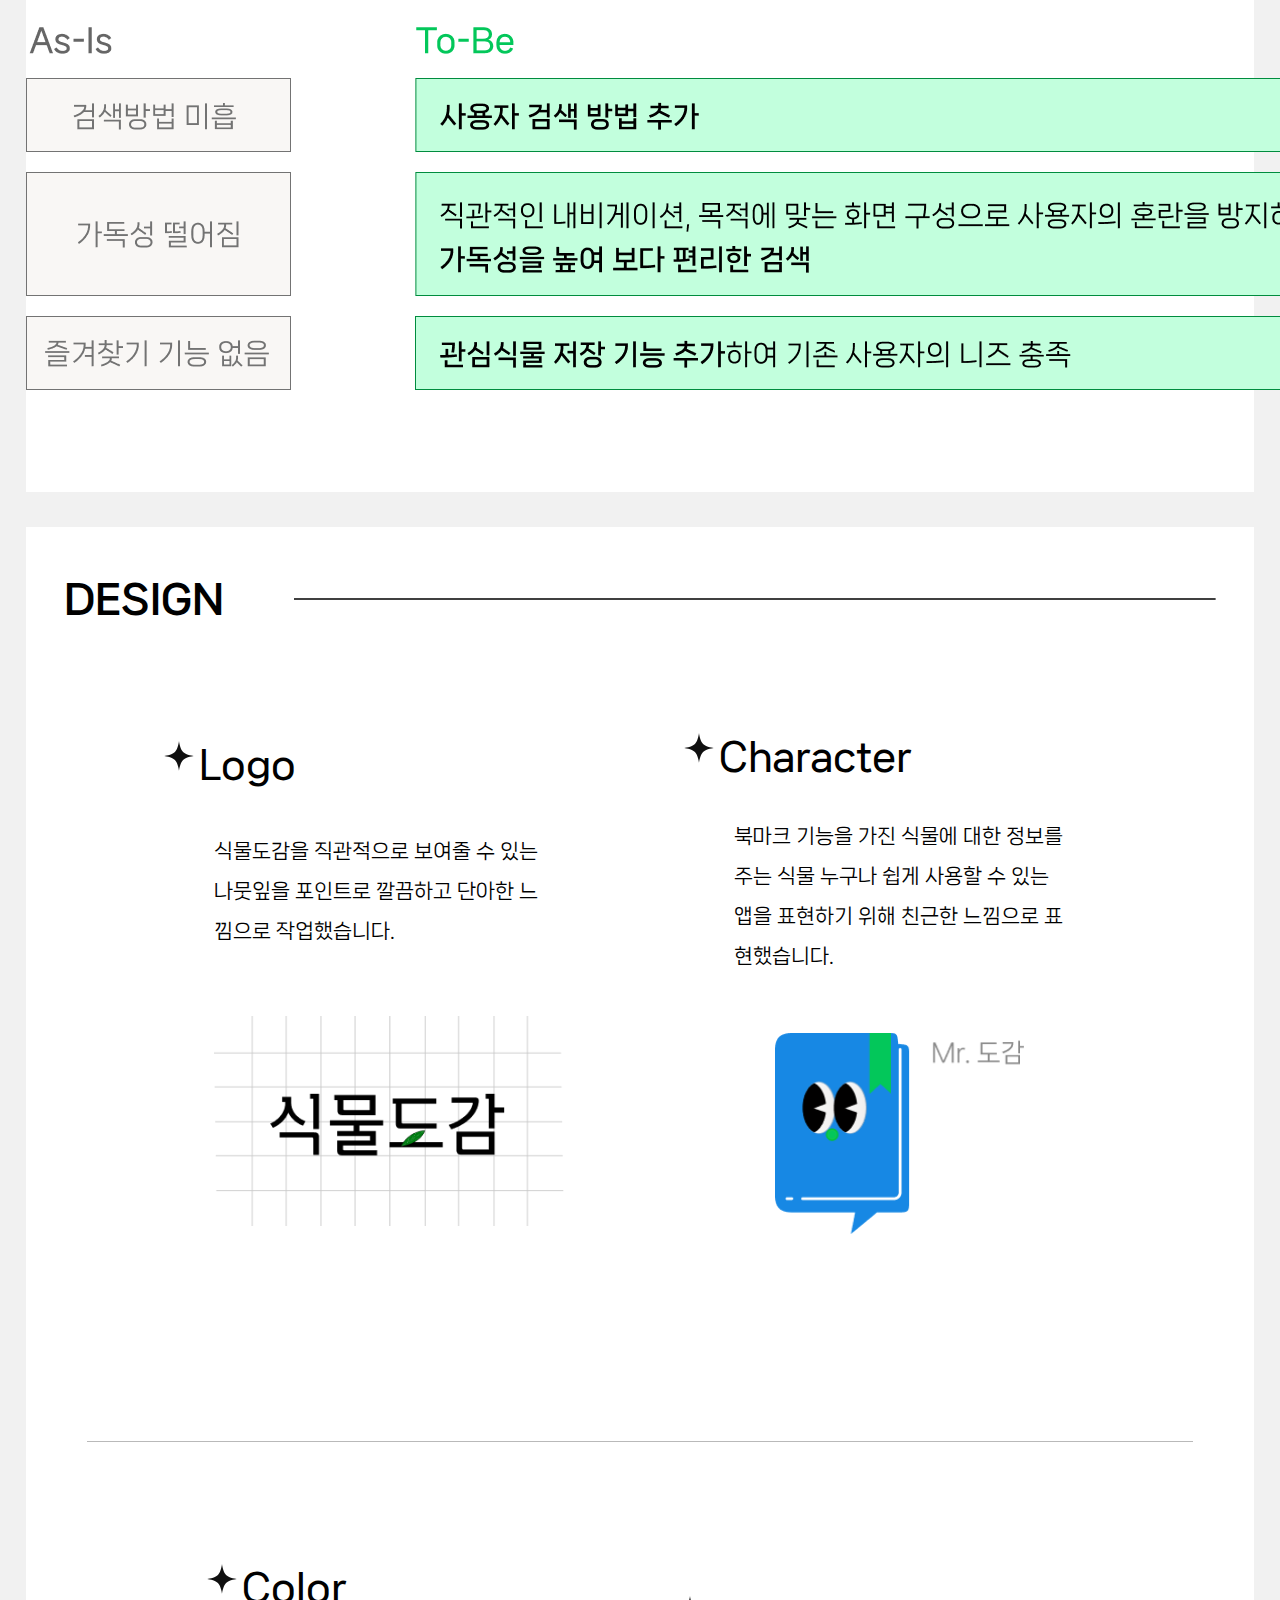
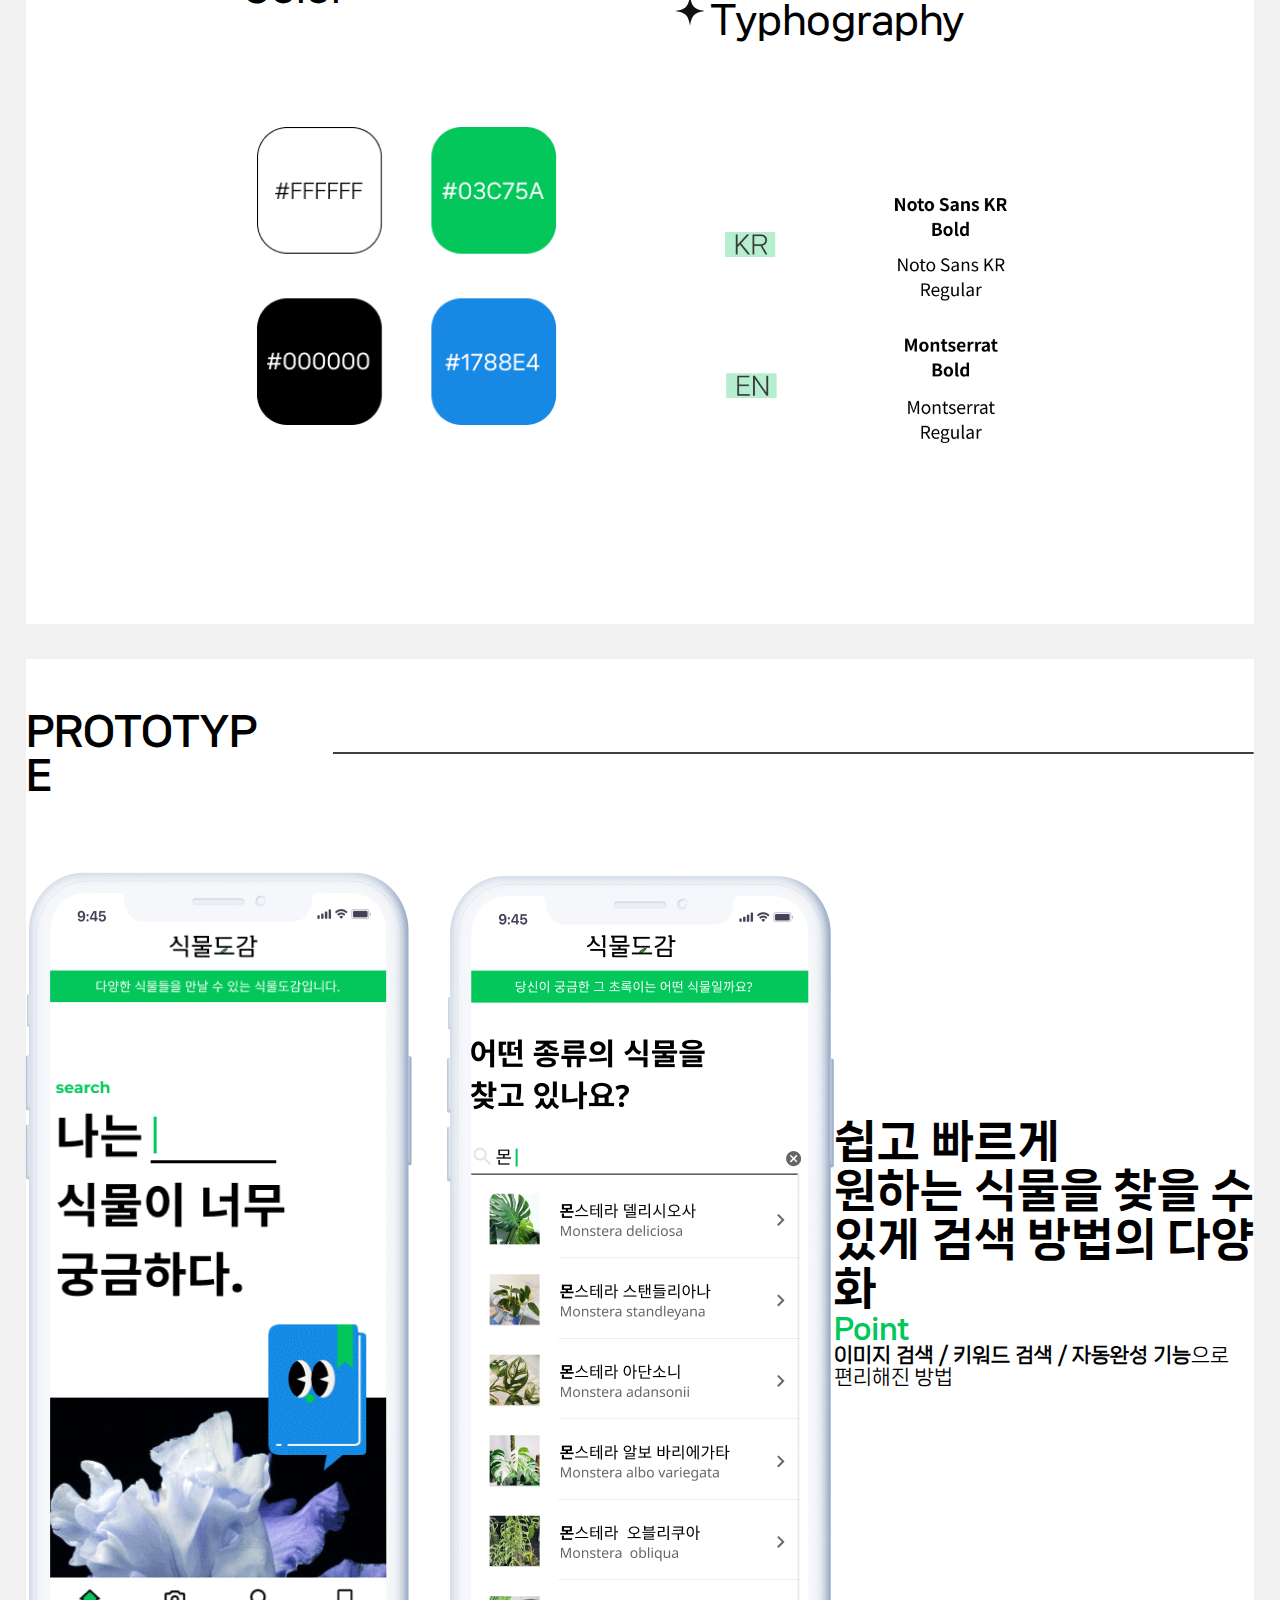
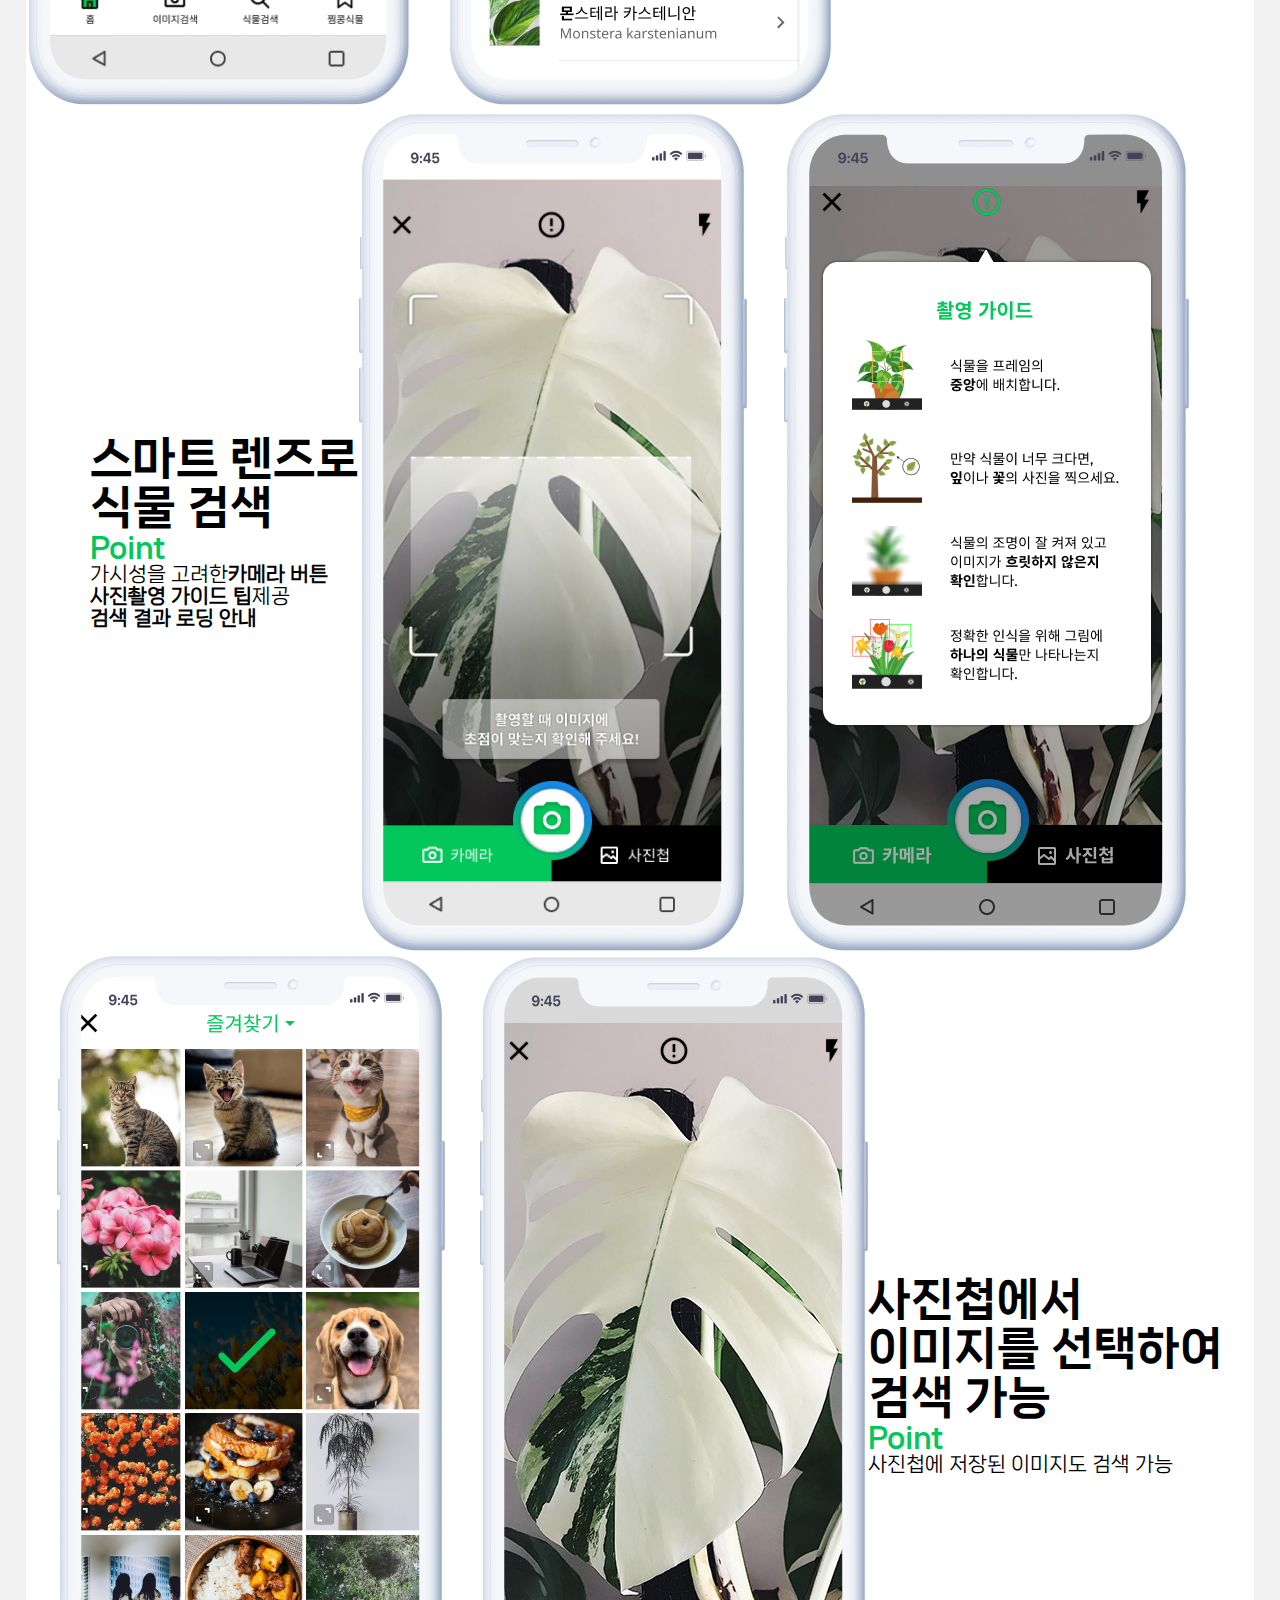
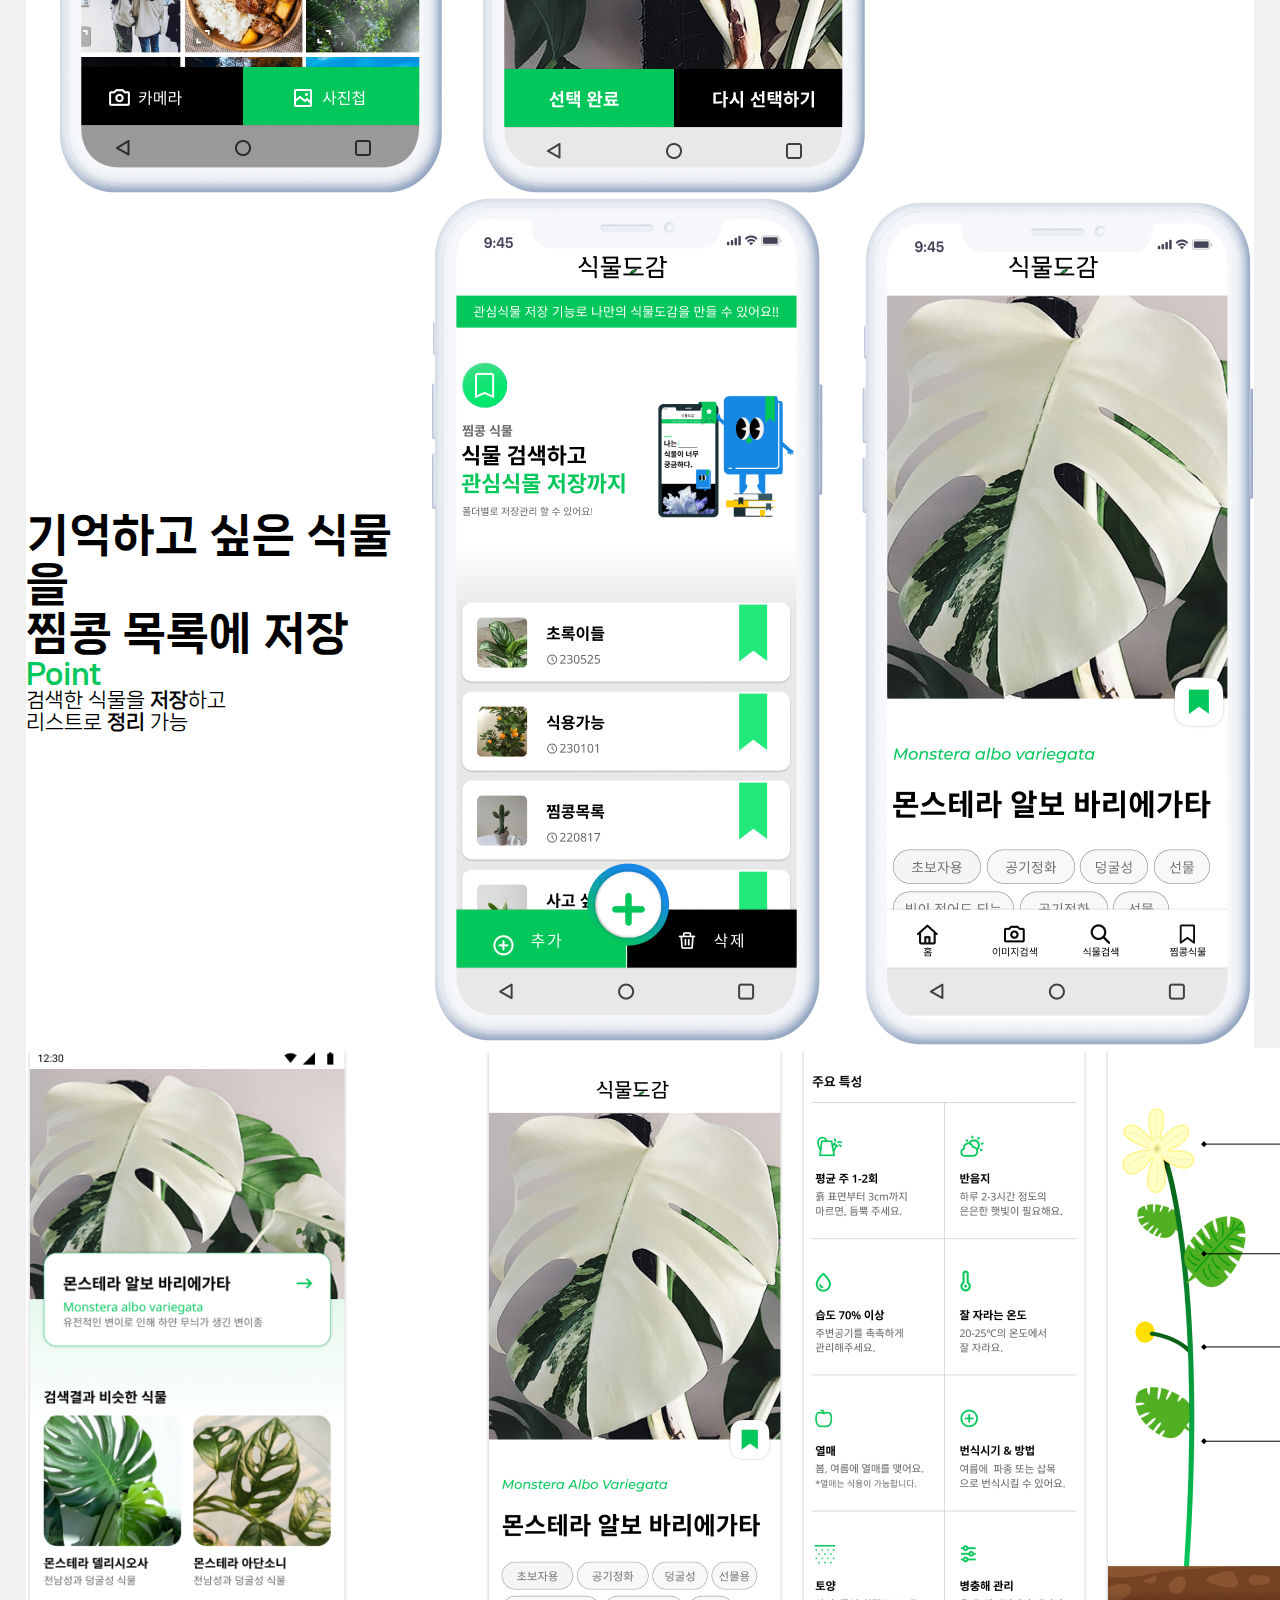
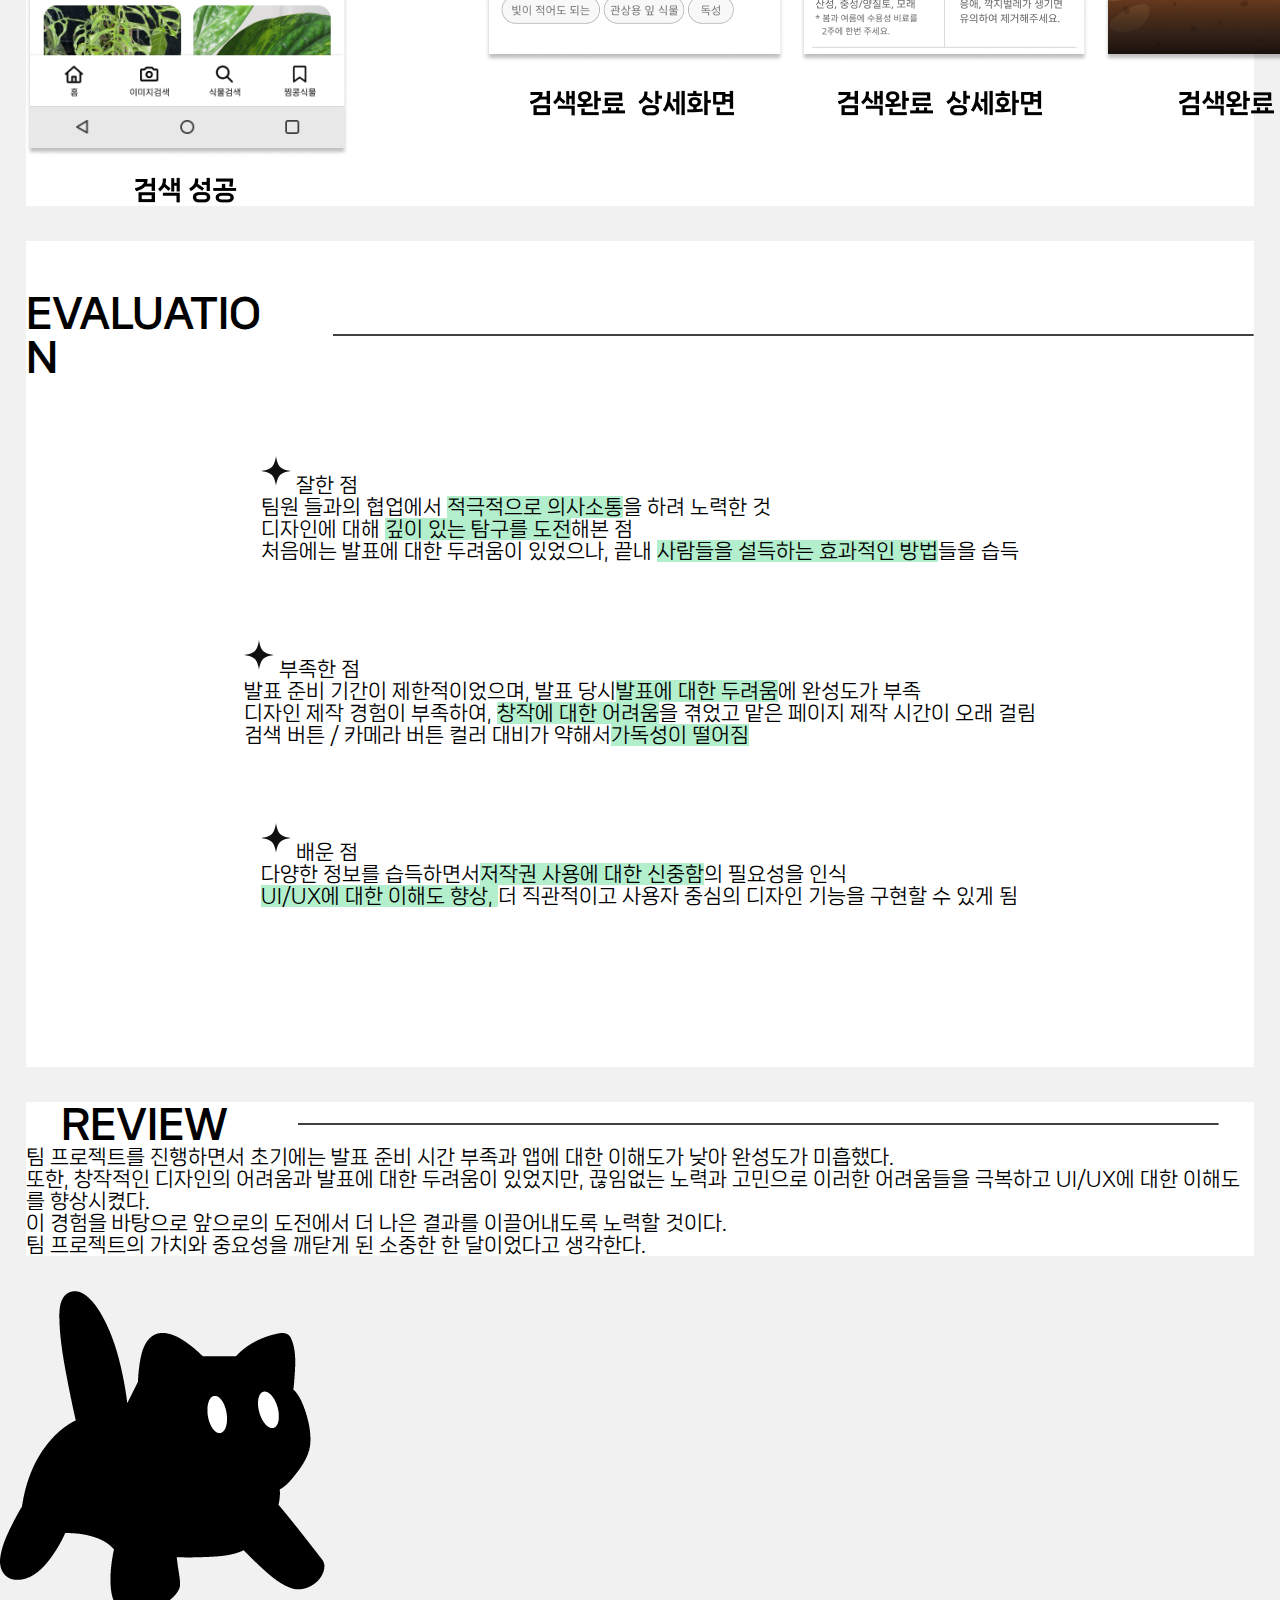
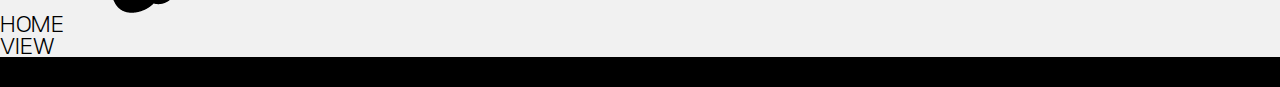
==== commit 9fcfc728: "." ====
--- a/project0/project0.html
+++ b/project0/project0.html
@@ -55,7 +55,7 @@
     <section class="overux">
 
       <div class="over">
-        
+
         <div class="title">
           <h1>OVERVIEW</h1>
           <img src="./images/line.svg" class="line">
@@ -65,8 +65,8 @@
           <h2>
             <svg xmlns="http://www.w3.org/2000/svg" width="40" height="40" viewBox="0 0 40 40" fill="none">
               <path
-              d="M20 0C20 0 21.1035 10.2999 25.4018 14.5982C29.7001 18.8965 40 20 40 20C40 20 29.7001 21.1035 25.4018 25.4018C21.1035 29.7001 20 40 20 40C20 40 18.8965 29.7001 14.5982 25.4018C10.2999 21.1035 0 20 0 20C0 20 10.2999 18.8965 14.5982 14.5982C18.8965 10.2999 20 0 20 0Z"
-              fill="#101010" />
+                d="M20 0C20 0 21.1035 10.2999 25.4018 14.5982C29.7001 18.8965 40 20 40 20C40 20 29.7001 21.1035 25.4018 25.4018C21.1035 29.7001 20 40 20 40C20 40 18.8965 29.7001 14.5982 25.4018C10.2999 21.1035 0 20 0 20C0 20 10.2999 18.8965 14.5982 14.5982C18.8965 10.2999 20 0 20 0Z"
+                fill="#101010" />
             </svg>선정 이유
           </h2>
 
@@ -80,8 +80,8 @@
         <div class="over-2">
           <h2><svg xmlns="http://www.w3.org/2000/svg" width="40" height="40" viewBox="0 0 40 40" fill="none">
               <path
-              d="M20 0C20 0 21.1035 10.2999 25.4018 14.5982C29.7001 18.8965 40 20 40 20C40 20 29.7001 21.1035 25.4018 25.4018C21.1035 29.7001 20 40 20 40C20 40 18.8965 29.7001 14.5982 25.4018C10.2999 21.1035 0 20 0 20C0 20 10.2999 18.8965 14.5982 14.5982C18.8965 10.2999 20 0 20 0Z"
-              fill="#101010" />
+                d="M20 0C20 0 21.1035 10.2999 25.4018 14.5982C29.7001 18.8965 40 20 40 20C40 20 29.7001 21.1035 25.4018 25.4018C21.1035 29.7001 20 40 20 40C20 40 18.8965 29.7001 14.5982 25.4018C10.2999 21.1035 0 20 0 20C0 20 10.2999 18.8965 14.5982 14.5982C18.8965 10.2999 20 0 20 0Z"
+                fill="#101010" />
             </svg>진행 과정
           </h2>
 
@@ -172,7 +172,7 @@
           <img src="./images/font.png" alt="식물도감 폰트" class="font">
         </div>
       </div>
-    </div>
+      </div>
     </section>
 
     <section class="prototype">
@@ -186,7 +186,7 @@
         <div class="pro1-rt">
           <h2>쉽고 빠르게<br>원하는 식물을 찾을 수 있게 검색 방법의 다양화</h2>
           <h4>Point</h4>
-          <p><strong>이미지 검색 / 키워드 검색 / 자동완성 기능</strong>으로 편리해진 방법</p>
+          <p><strong>이미지 검색 / 키워드 검색 / 자동완성 기능</strong>으로<br> 편리해진 방법</p>
         </div>
       </div>
 
@@ -233,51 +233,54 @@
         <img src="./images/line.svg" class="line">
       </div>
 
-      <div class="eval-1">
-        <h2><svg xmlns="http://www.w3.org/2000/svg" width="40" height="40" viewBox="0 0 40 40" fill="none">
-          <path
-            d="M20 0C20 0 21.1035 10.2999 25.4018 14.5982C29.7001 18.8965 40 20 40 20C40 20 29.7001 21.1035 25.4018 25.4018C21.1035 29.7001 20 40 20 40C20 40 18.8965 29.7001 14.5982 25.4018C10.2999 21.1035 0 20 0 20C0 20 10.2999 18.8965 14.5982 14.5982C18.8965 10.2999 20 0 20 0Z"
-            fill="#101010" />
-        </svg>잘한 점
-        </h2>
-
-        <ul>
-          <li>팀원 들과의 협업에서 <span>적극적으로 의사소통</span>을 하려 노력한 것</li>
-          <li>디자인에 대해 <span>깊이 있는 탐구를 도전</span>해본 점</li>
-          <li>처음에는 발표에 대한 두려움이 있었으나, 끝내 <span>사람들을 설득하는 효과적인 방법</span>들을 습득</li>
-        </ul>
-      </div>
-
-      <div class="eval-2">
-        <h2><svg xmlns="http://www.w3.org/2000/svg" width="40" height="40" viewBox="0 0 40 40" fill="none">
-          <path
-            d="M20 0C20 0 21.1035 10.2999 25.4018 14.5982C29.7001 18.8965 40 20 40 20C40 20 29.7001 21.1035 25.4018 25.4018C21.1035 29.7001 20 40 20 40C20 40 18.8965 29.7001 14.5982 25.4018C10.2999 21.1035 0 20 0 20C0 20 10.2999 18.8965 14.5982 14.5982C18.8965 10.2999 20 0 20 0Z"
-            fill="#101010" />
-        </svg>부족한 점
-        </h2>
-
-        <ul>
-          <li>발표 준비 기간이 제한적이었으며, 발표 당시<span>발표에 대한 두려움</span>에 완성도가 부족</li>
-          <li>디자인 제작 경험이 부족하여, <span>창작에 대한 어려움</span>을 겪었고 맡은 페이지 제작 시간이 오래 걸림</li>
-          <li>검색 버튼 / 카메라 버튼 컬러 대비가 약해서<span>가독성이 떨어짐</span></li>
-        </ul>
-      </div>
-
-      <div class="eval-3">
-        <h2><svg xmlns="http://www.w3.org/2000/svg" width="40" height="40" viewBox="0 0 40 40" fill="none">
-          <path
-            d="M20 0C20 0 21.1035 10.2999 25.4018 14.5982C29.7001 18.8965 40 20 40 20C40 20 29.7001 21.1035 25.4018 25.4018C21.1035 29.7001 20 40 20 40C20 40 18.8965 29.7001 14.5982 25.4018C10.2999 21.1035 0 20 0 20C0 20 10.2999 18.8965 14.5982 14.5982C18.8965 10.2999 20 0 20 0Z"
-            fill="#101010" />
-        </svg>배운 점
-        </h2>
-
-        <ul>
-          <li>다양한 정보를 습득하면서<span>저작권 사용에 대한 신중함</span>의 필요성을 인식</li>
-          <li><span>UI/UX에 대한 이해도 향상, </span>더 직관적이고 사용자 중심의 디자인 기능을 구현할 수 있게 됨</li>
-        </ul>
-      </div>
-    </section>  
-    
+      <div class="eval-all">
+
+        <div class="eval-1">
+          <h2><svg xmlns="http://www.w3.org/2000/svg" width="40" height="40" viewBox="0 0 40 40" fill="none">
+              <path
+                d="M20 0C20 0 21.1035 10.2999 25.4018 14.5982C29.7001 18.8965 40 20 40 20C40 20 29.7001 21.1035 25.4018 25.4018C21.1035 29.7001 20 40 20 40C20 40 18.8965 29.7001 14.5982 25.4018C10.2999 21.1035 0 20 0 20C0 20 10.2999 18.8965 14.5982 14.5982C18.8965 10.2999 20 0 20 0Z"
+                fill="#101010" />
+            </svg>잘한 점
+          </h2>
+
+          <ul>
+            <li>팀원 들과의 협업에서 <span>적극적으로 의사소통</span>을 하려 노력한 것</li>
+            <li>디자인에 대해 <span>깊이 있는 탐구를 도전</span>해본 점</li>
+            <li>처음에는 발표에 대한 두려움이 있었으나, 끝내 <span>사람들을 설득하는 효과적인 방법</span>들을 습득</li>
+          </ul>
+        </div>
+
+        <div class="eval-2">
+          <h2><svg xmlns="http://www.w3.org/2000/svg" width="40" height="40" viewBox="0 0 40 40" fill="none">
+              <path
+                d="M20 0C20 0 21.1035 10.2999 25.4018 14.5982C29.7001 18.8965 40 20 40 20C40 20 29.7001 21.1035 25.4018 25.4018C21.1035 29.7001 20 40 20 40C20 40 18.8965 29.7001 14.5982 25.4018C10.2999 21.1035 0 20 0 20C0 20 10.2999 18.8965 14.5982 14.5982C18.8965 10.2999 20 0 20 0Z"
+                fill="#101010" />
+            </svg>부족한 점
+          </h2>
+
+          <ul>
+            <li>발표 준비 기간이 제한적이었으며, 발표 당시<span>발표에 대한 두려움</span>에 완성도가 부족</li>
+            <li>디자인 제작 경험이 부족하여, <span>창작에 대한 어려움</span>을 겪었고 맡은 페이지 제작 시간이 오래 걸림</li>
+            <li>검색 버튼 / 카메라 버튼 컬러 대비가 약해서<span>가독성이 떨어짐</span></li>
+          </ul>
+        </div>
+
+        <div class="eval-3">
+          <h2><svg xmlns="http://www.w3.org/2000/svg" width="40" height="40" viewBox="0 0 40 40" fill="none">
+              <path
+                d="M20 0C20 0 21.1035 10.2999 25.4018 14.5982C29.7001 18.8965 40 20 40 20C40 20 29.7001 21.1035 25.4018 25.4018C21.1035 29.7001 20 40 20 40C20 40 18.8965 29.7001 14.5982 25.4018C10.2999 21.1035 0 20 0 20C0 20 10.2999 18.8965 14.5982 14.5982C18.8965 10.2999 20 0 20 0Z"
+                fill="#101010" />
+            </svg>배운 점
+          </h2>
+
+          <ul>
+            <li>다양한 정보를 습득하면서<span>저작권 사용에 대한 신중함</span>의 필요성을 인식</li>
+            <li><span>UI/UX에 대한 이해도 향상, </span>더 직관적이고 사용자 중심의 디자인 기능을 구현할 수 있게 됨</li>
+          </ul>
+        </div>
+      </div>
+    </section>
+
     <section class="revi">
       <div class="title">
         <h1>REVIEW</h1>
--- a/project0/project0.css
+++ b/project0/project0.css
@@ -7,55 +7,57 @@
   /* font-family: 'NanumSquareNeo-eHv'; */
   /* font-family: 'NanumSquareNeo-dEb'; 아래로 갈수록 얇아짐 */
   /* font-family: 'NanumSquareNeo-cBd'; */
-  font-family: 'NanumSquareNeo-bRg'; 
+  font-family: 'NanumSquareNeo-bRg';
   word-break: break-all;
   overflow-wrap: break-word;
-  background-color:#f1f1f1;
+  background-color: #f1f1f1;
   font-size: 20px;
   box-sizing: border-box;
 }
+
 body::-webkit-scrollbar {
   display: none;
 }
 
 /* 공통 */
-.hf{
+.hf {
   text-indent: -9999px;
   height: 30px;
   background-color: black;
 }
 
-section{
+section {
   width: 96%;
   background-color: #fff;
   margin: 35px auto;
 }
 
-svg{
+svg {
   width: 30px;
   margin-right: 5px;
 }
 
-span{
+span {
   background-color: rgba(3, 199, 90, 0.3);
 }
 
-.line{
+.line {
   width: 75%;
 }
 
-main .title{
+main .title {
   display: flex;
   justify-content: center;
   font-family: 'NanumSquareNeo-dEb';
 }
-main .title h1{
+
+main .title h1 {
   font-size: 40px;
   margin-right: 70px;
 }
 
 /* header */
-header{
+header {
   width: 96%;
   height: 90vh;
   display: flex;
@@ -64,33 +66,41 @@
   background-color: #fff;
   margin: 35px auto;
 }
-header .home{
+
+header .home {
   width: 330px;
   object-fit: cover;
 }
-header .header{
+
+header .header {
   height: 550px;
   display: flex;
   flex-direction: column;
   justify-content: space-evenly;
   align-content: space-evenly;
 }
-header h1{
+
+header h1 {
   font-family: 'NanumSquareNeo-dEb';
   font-size: 60px;
 }
-header h2{
+
+header h2 {
   font-family: 'NanumSquareNeo-cBd';
   font-size: 40px;
 }
-header h3, h4{
+
+header h3,
+h4 {
   font-size: 28px;
 }
-header .block-3{
+
+header .block-3 {
   display: flex;
   gap: 20px;
 }
-header p{
+
+header p {
   font-size: 23px;
   display: block;
   background-color: #000;
@@ -104,75 +114,84 @@
 /* main */
 
 /* overview + uxvision */
-main .overux{
+main .overux {
   height: 983px;
   display: flex;
   flex-direction: column;
   align-content: space-between;
 }
-main .over{
+
+main .over {
   margin-top: 50px;
   height: 50%;
 }
 
-main .over-1{
+main .over-1 {
   display: flex;
   align-items: start;
   justify-content: space-evenly;
-  transform: translate(-4%,90%);
-}
-main .over-1 h2{
+  transform: translate(-4%, 90%);
+}
+
+main .over-1 h2 {
   display: flex;
   align-items: start;
   font-family: 'NanumSquareNeo-cBd';
   font-size: 30px;
   transform: translateX(-150px);
 }
-main .over-1 li{
+
+main .over-1 li {
   margin-bottom: 20px;
   transform: translate(-106%, 0);
 }
 
-main .over-2{
+main .over-2 {
   display: flex;
   align-items: start;
   justify-content: space-evenly;
-  transform: translate(0,150%);
-}
-main .over-2 h2{
-display: flex;
-align-items: center;
-font-family: 'NanumSquareNeo-cBd';
-font-size: 30px;
-}
-main .over-2 ul{
+  transform: translate(0, 150%);
+}
+
+main .over-2 h2 {
+  display: flex;
+  align-items: center;
+  font-family: 'NanumSquareNeo-cBd';
+  font-size: 30px;
+}
+
+main .over-2 ul {
   width: 600px;
   display: flex;
 }
 
-main .ux{
+main .ux {
   width: 100%;
   text-align: left;
   margin: auto;
- }
-main .ux p{
+}
+
+main .ux p {
   transform: translate(25%, 60%);
   line-height: 2;
 }
-main .ux p strong{
+
+main .ux p strong {
   font-size: 30px;
 }
 
 /* rival */
-.rival{
+.rival {
   height: 1022px;
   padding-top: 50px;
 }
-.rival .grid{
+
+.rival .grid {
   display: block;
   margin: 50px auto;
 }
-.rival p{
+
+.rival p {
   font-family: 'NanumSquareNeo-cBd';
   margin: 50px auto;
   text-align: center;
@@ -181,73 +200,80 @@
   line-height: 3;
   border-radius: 50px;
   background-color: rgba(101, 255, 171, 0.3);
-  box-shadow: 5px 5px 5px -1px rgba(166,166,166,0.89);
+  box-shadow: 5px 5px 5px -1px rgba(166, 166, 166, 0.89);
 }
 
 /* asis */
-.asis{
+.asis {
   padding-top: 50px;
   height: 707px;
 }
-.asis .title{
+
+.asis .title {
   margin: auto;
 }
-.asis .asis-tobe{
+
+.asis .asis-tobe {
   display: block;
   margin: 100px auto;
 }
 
 /* design */
-.design{
+.design {
   height: 1697px;
   display: flex;
   flex-direction: column;
   padding-top: 50px;
 }
-.design h2{
+
+.design h2 {
   font-size: 38px;
   font-family: 'NanumSquareNeo-cBd';
   margin-left: -50px;
 }
 
-.design-1{
+.design-1 {
   display: flex;
   justify-content: space-evenly;
   margin: 70px auto;
 }
 
-.design .design-1-lf{
+.design .design-1-lf {
   width: 27%;
   display: flex;
   flex-direction: column;
   justify-content: space-evenly;
   height: 600px;
 }
-.design .design-1-lf p{
+
+.design .design-1-lf p {
   line-height: 2;
 }
-.design .design-1-lf img{
+
+.design .design-1-lf img {
   width: 350px;
   margin: 20px auto;
 }
 
-.design .design-1-rt{
+.design .design-1-rt {
   width: 27%;
   display: flex;
   flex-direction: column;
   justify-content: space-evenly;
   height: 600px;
 }
-.design .design-1-rt p{
+
+.design .design-1-rt p {
   line-height: 2;
 }
-.design .design-1-rt img{
+
+.design .design-1-rt img {
   width: 250px;
   margin: 20px auto;
 }
 
 
-.design-2{
+.design-2 {
   display: flex;
   justify-content: space-evenly;
   width: 90%;
@@ -255,14 +281,16 @@
   padding-top: 50px;
   border-top: 1px solid #b9b9b9;
 }
-.design .design-2-lf{
+
+.design .design-2-lf {
   width: 27%;
   display: flex;
   flex-direction: column;
   justify-content: space-evenly;
   height: 600px;
 }
-.design .design-2-rt{
+
+.design .design-2-rt {
   width: 27%;
   display: flex;
   flex-direction: column;
@@ -270,11 +298,50 @@
   height: 650px;
 }
 
-.design .design-2-lf .color{
+.design .design-2-lf .color {
   margin-top: 50px;
   width: 300px;
 }
-.design .design-2-rt .font{
+
+.design .design-2-rt .font {
   margin-top: 50px;
   width: 300px;
 }
+
+/* prototype */
+.prototype {
+  padding-top: 50px;
+}
+
+.prototype h2 {
+  font-family: 'NanumSquareNeo-dEb';
+  font-size: 45px;
+}
+
+.prototype h4 {
+  font-family: 'NanumSquareNeo-dEb';
+  color: #03C75A;
+}
+
+.prototype .pro1,
+.pro2,
+.pro3,
+.pro4 {
+  display: flex;
+  justify-content: center;
+  align-items: center;
+}
+
+/* evalution */
+.eval {
+  padding-top: 50px;
+  height: 826px;
+}
+
+.eval .eval-all {
+  height: 600px;
+  display: flex;
+  flex-direction: column;
+  justify-content: space-evenly;
+  align-items: center;
+}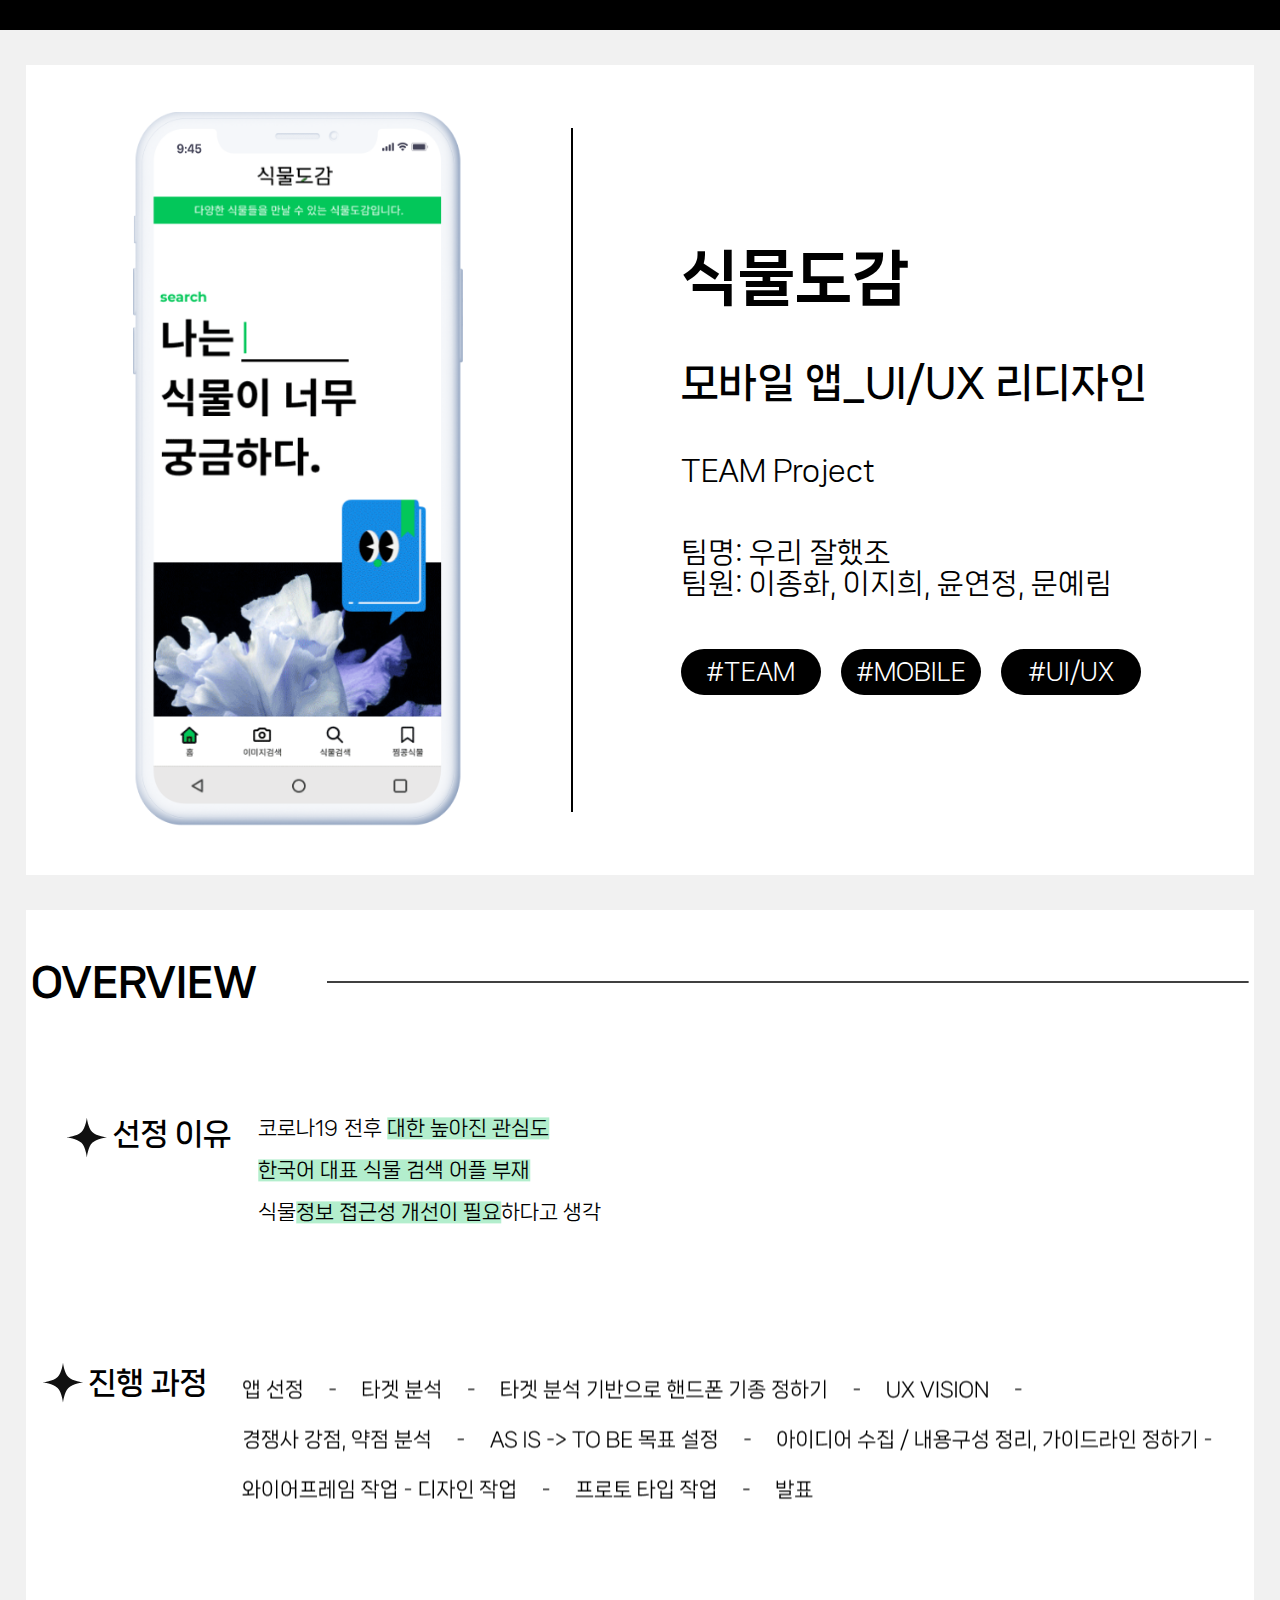
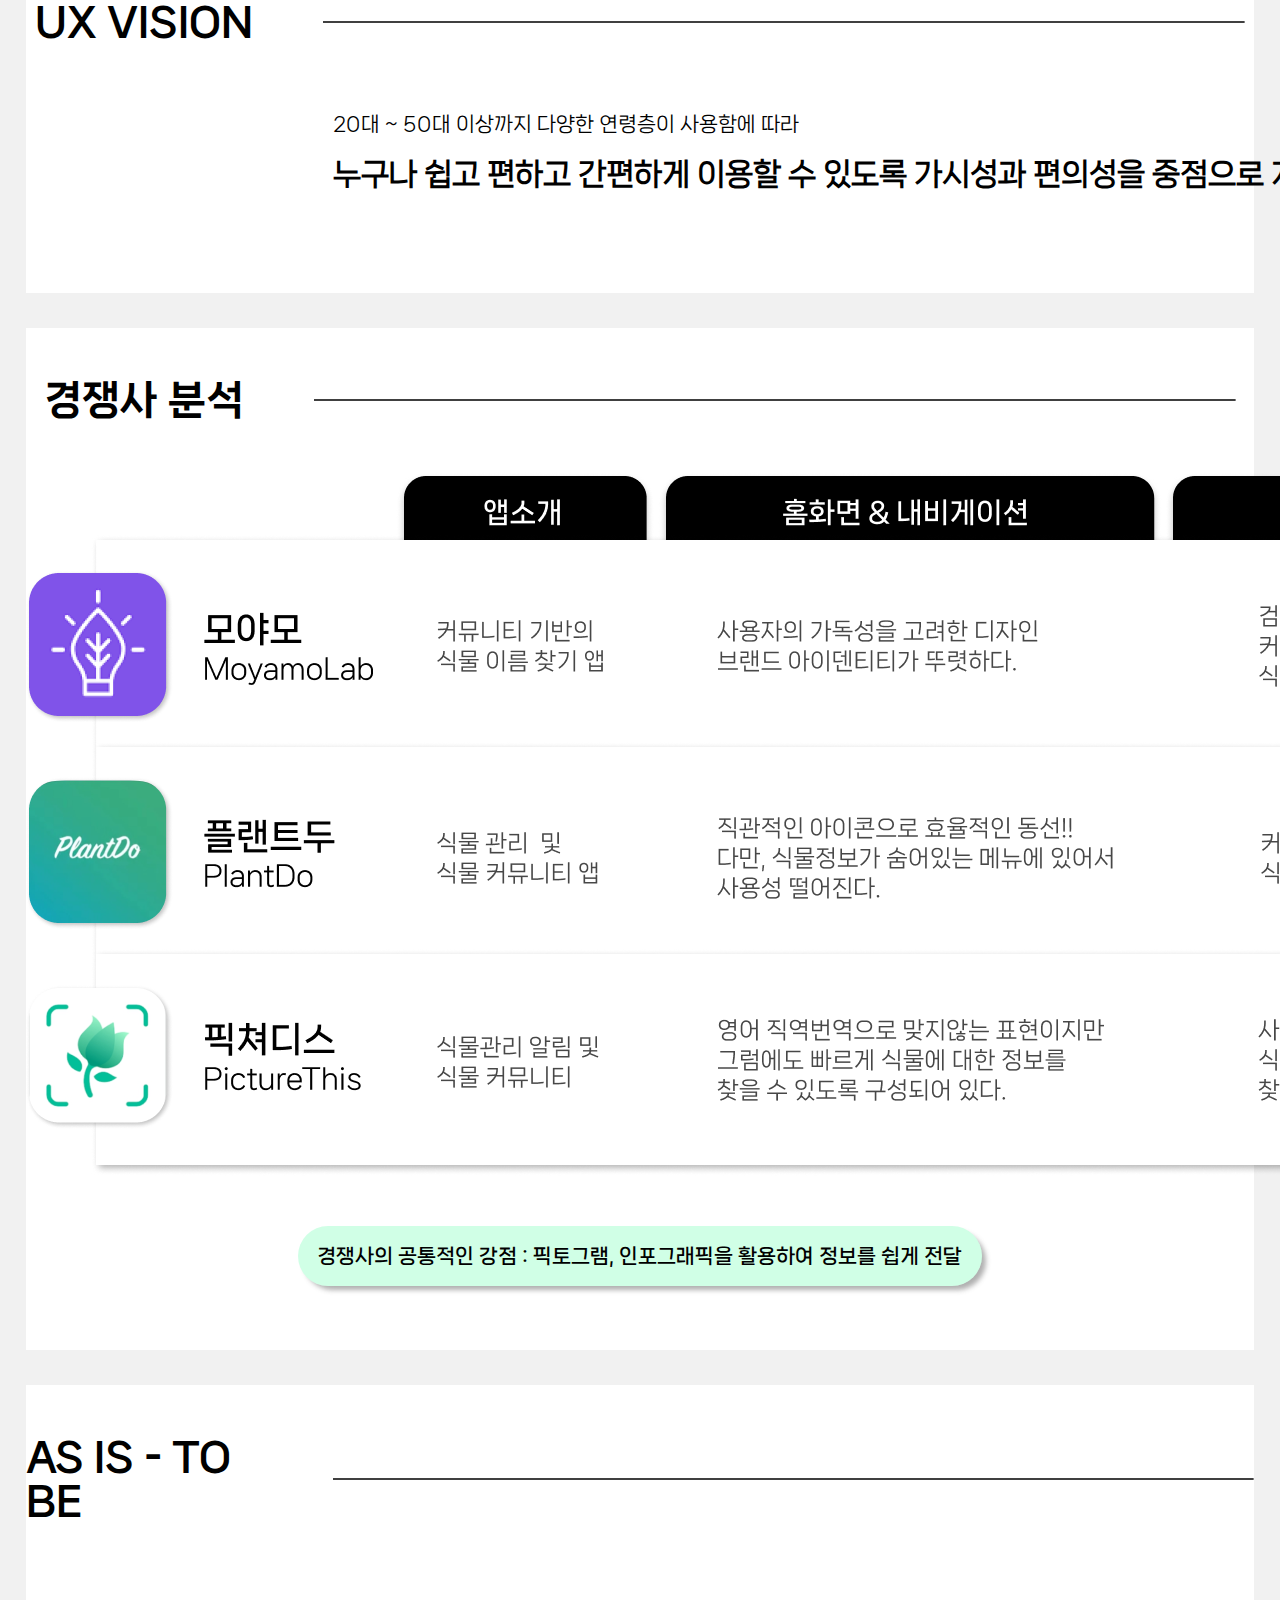
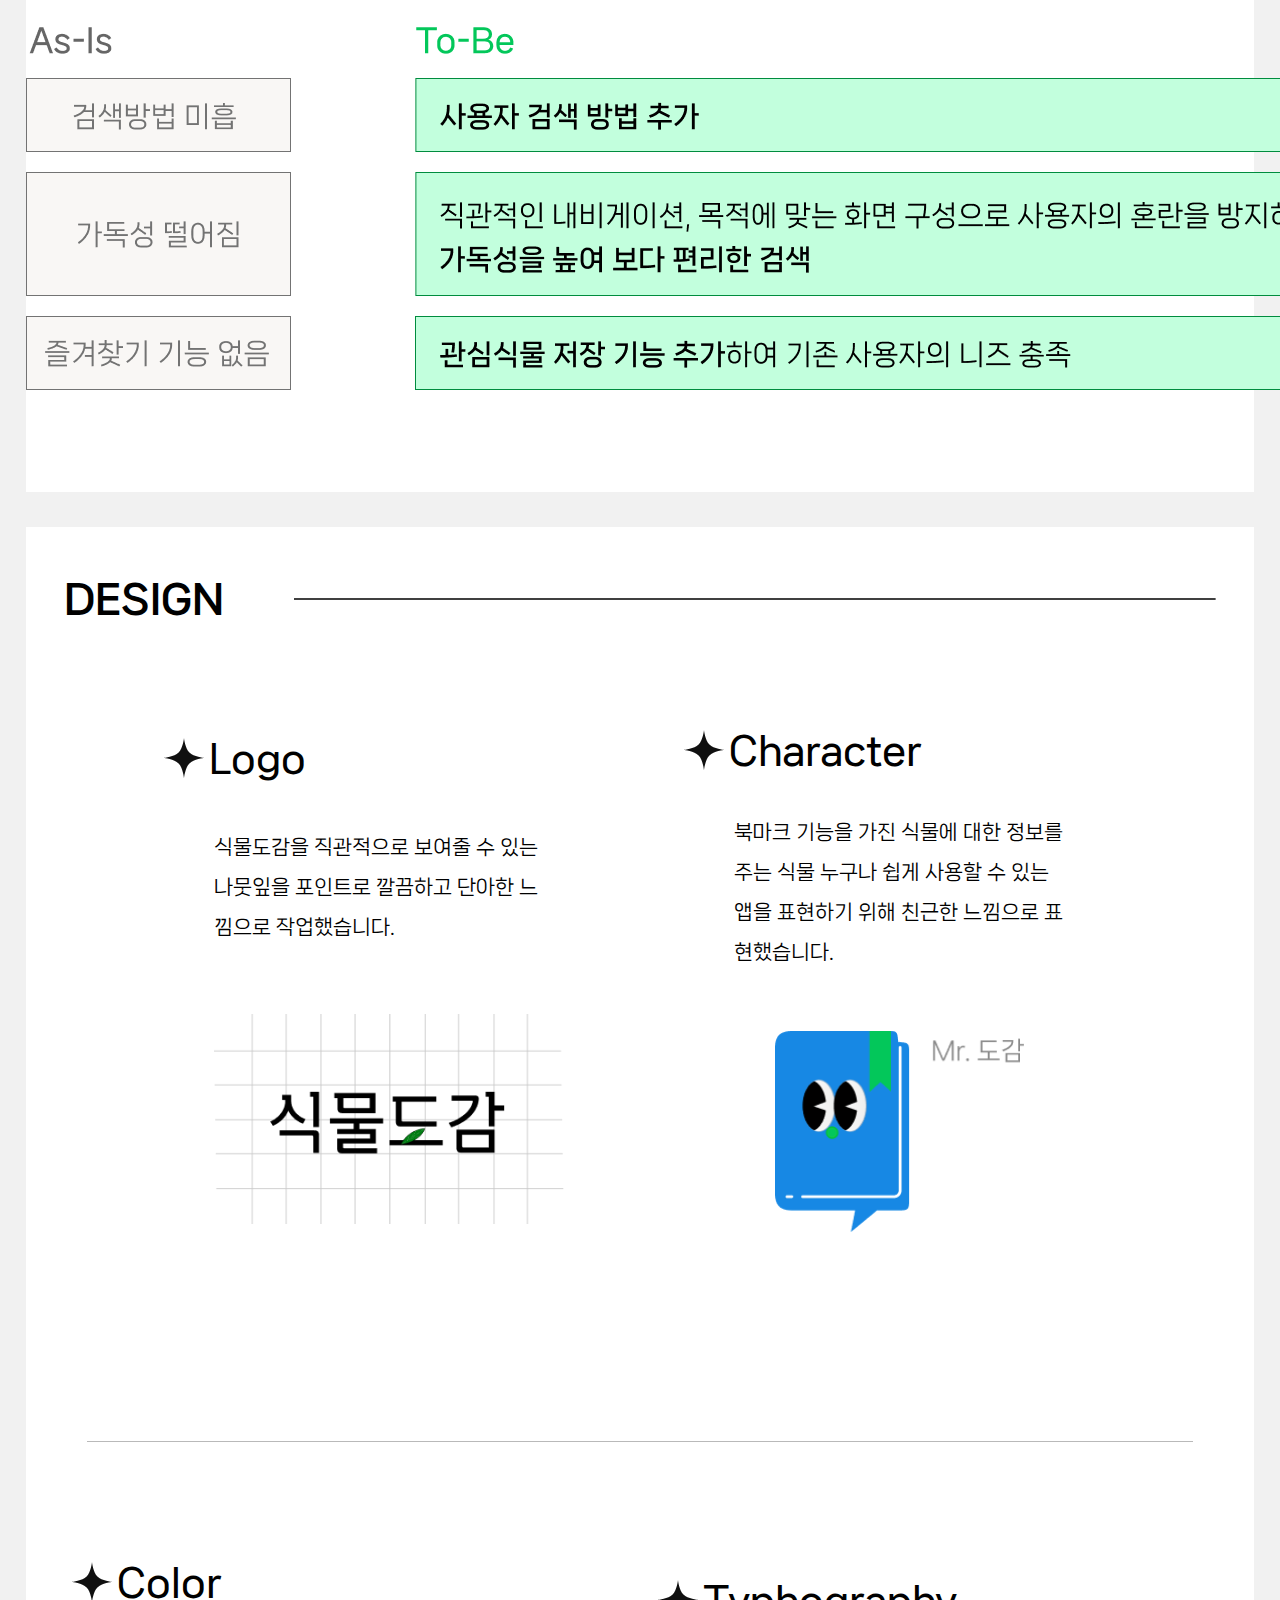
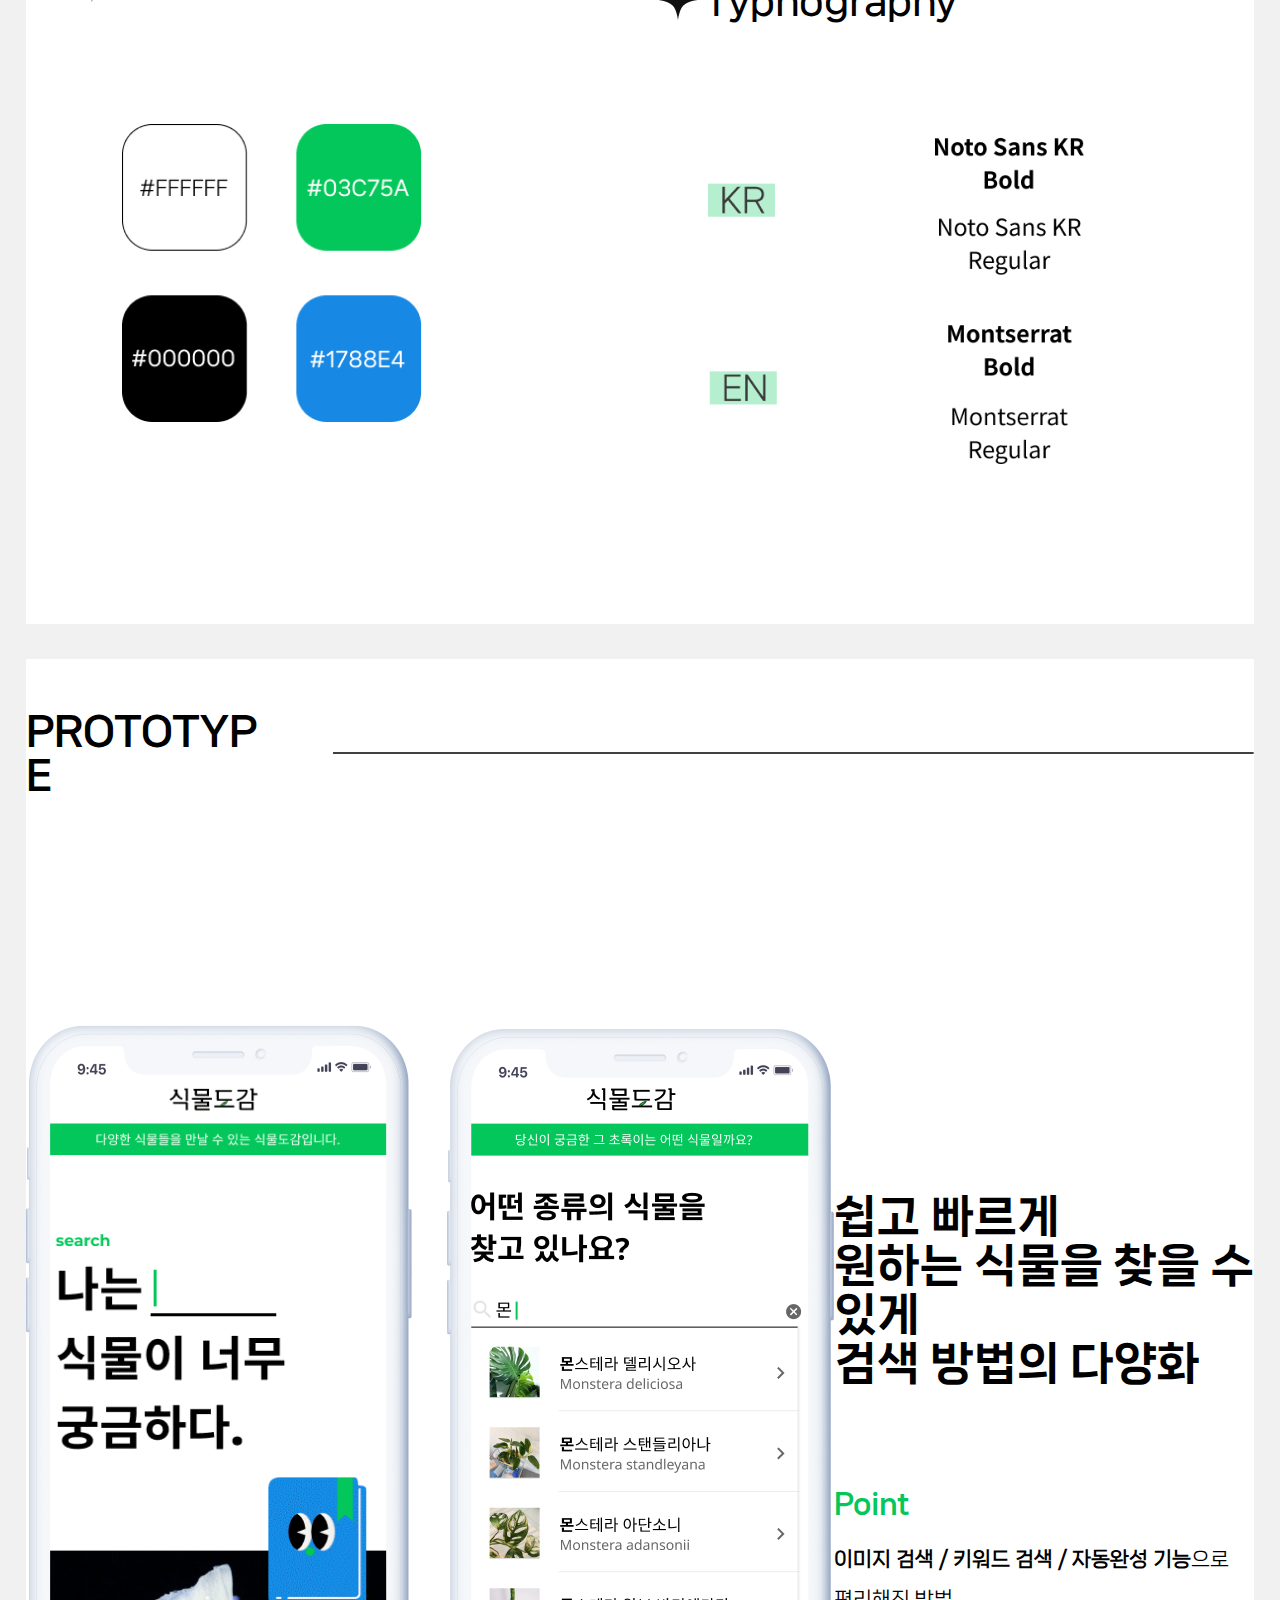
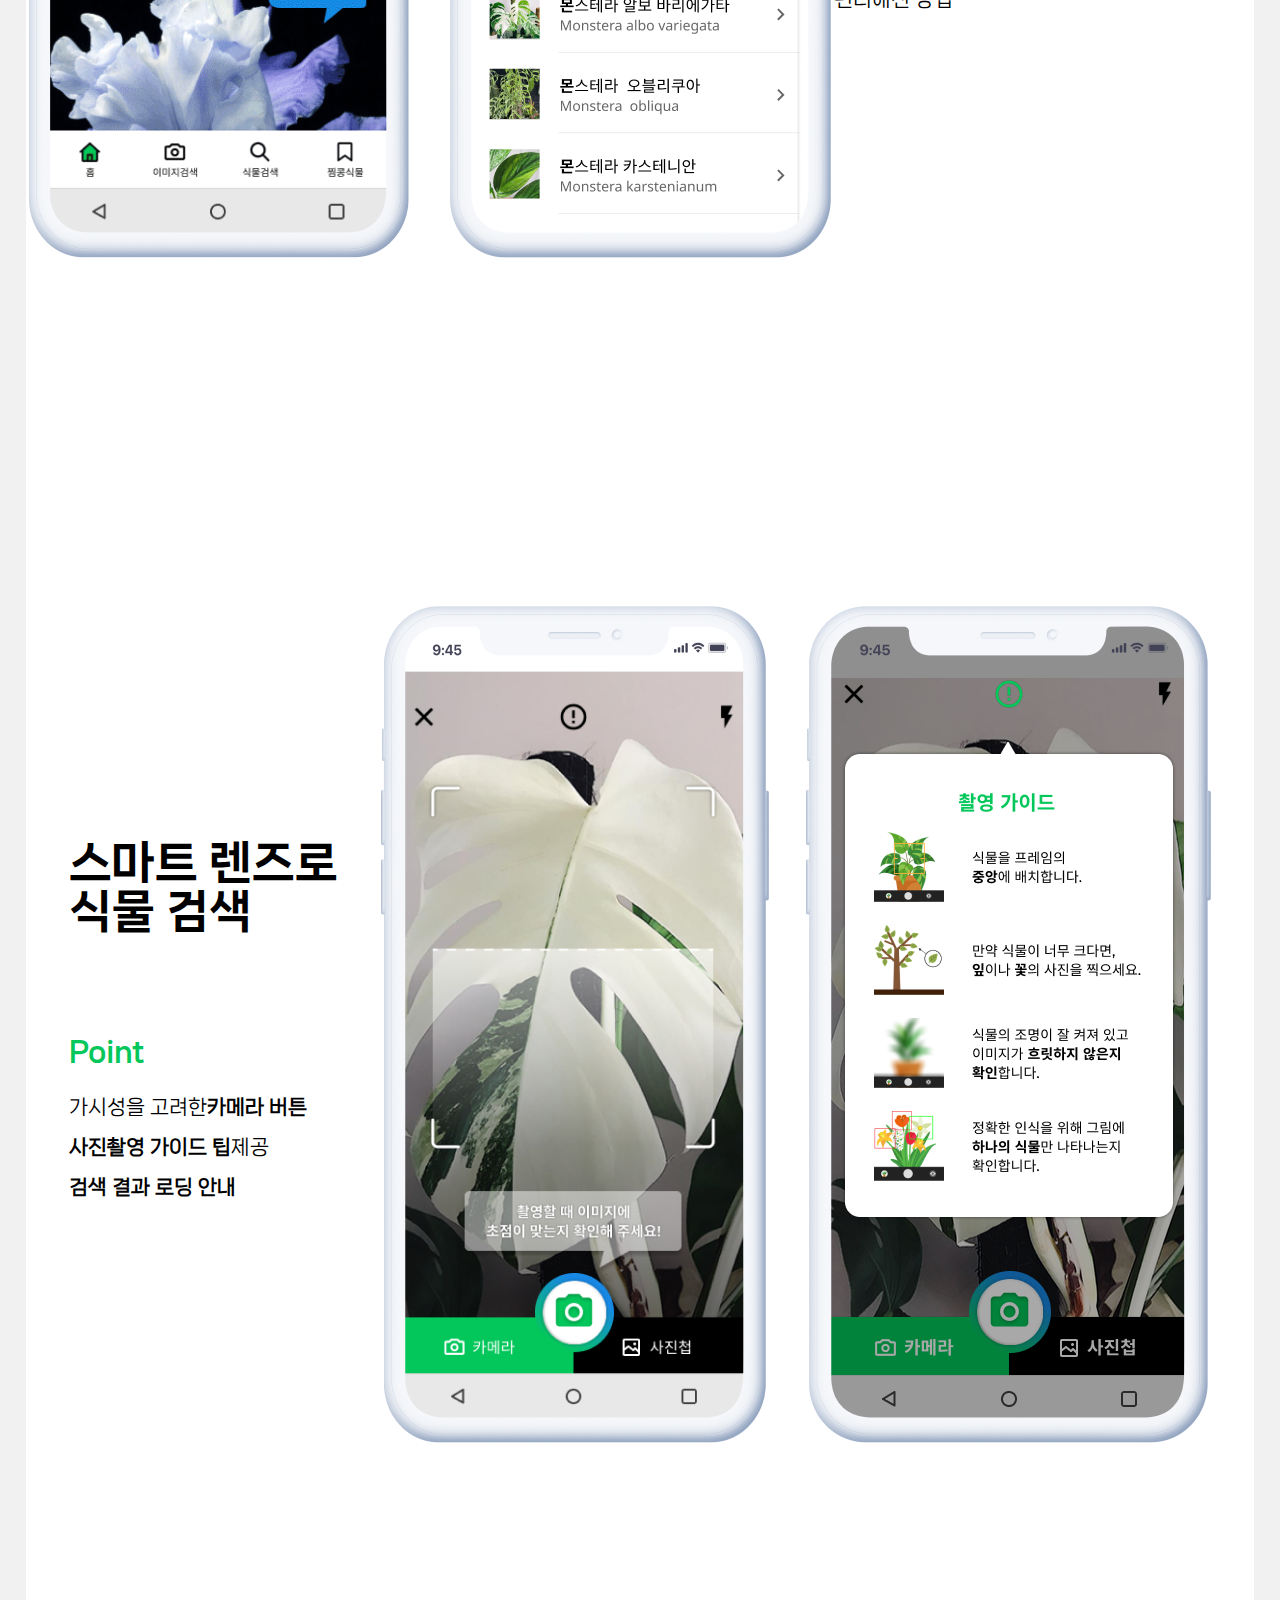
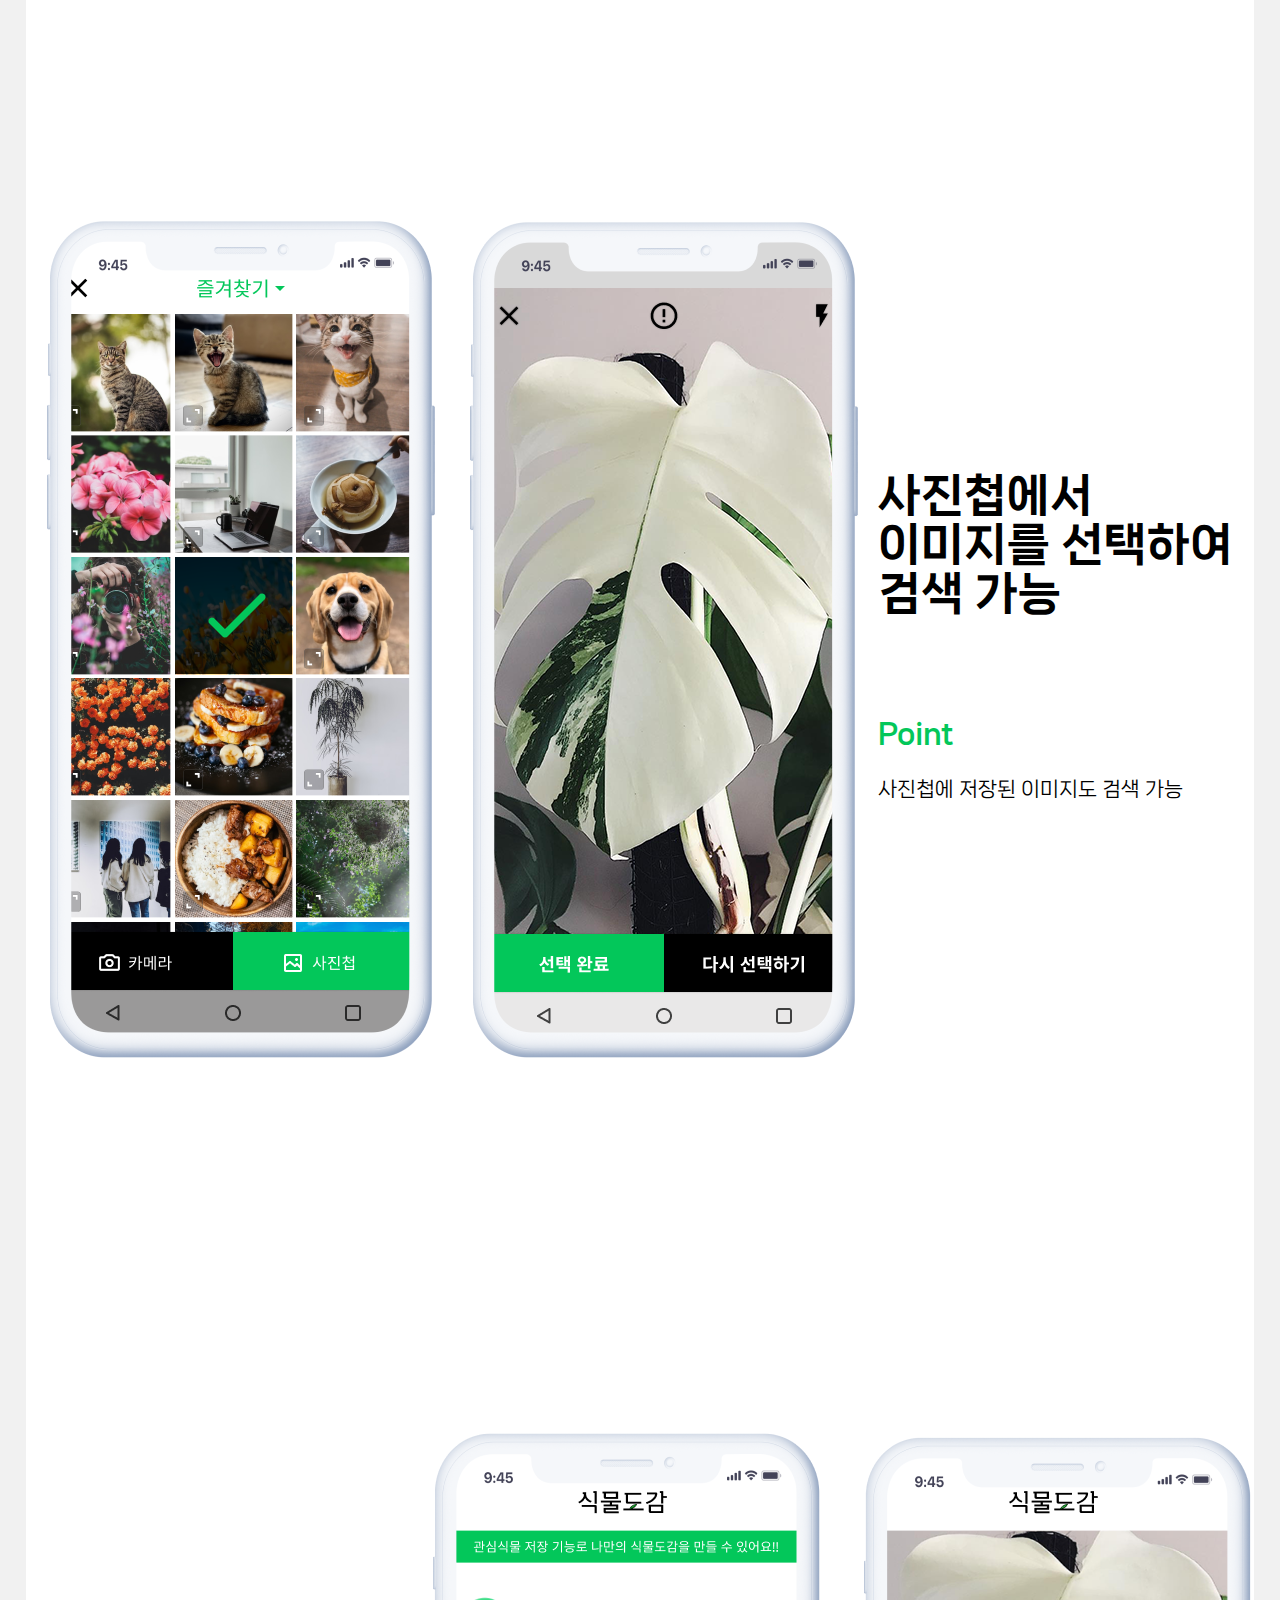
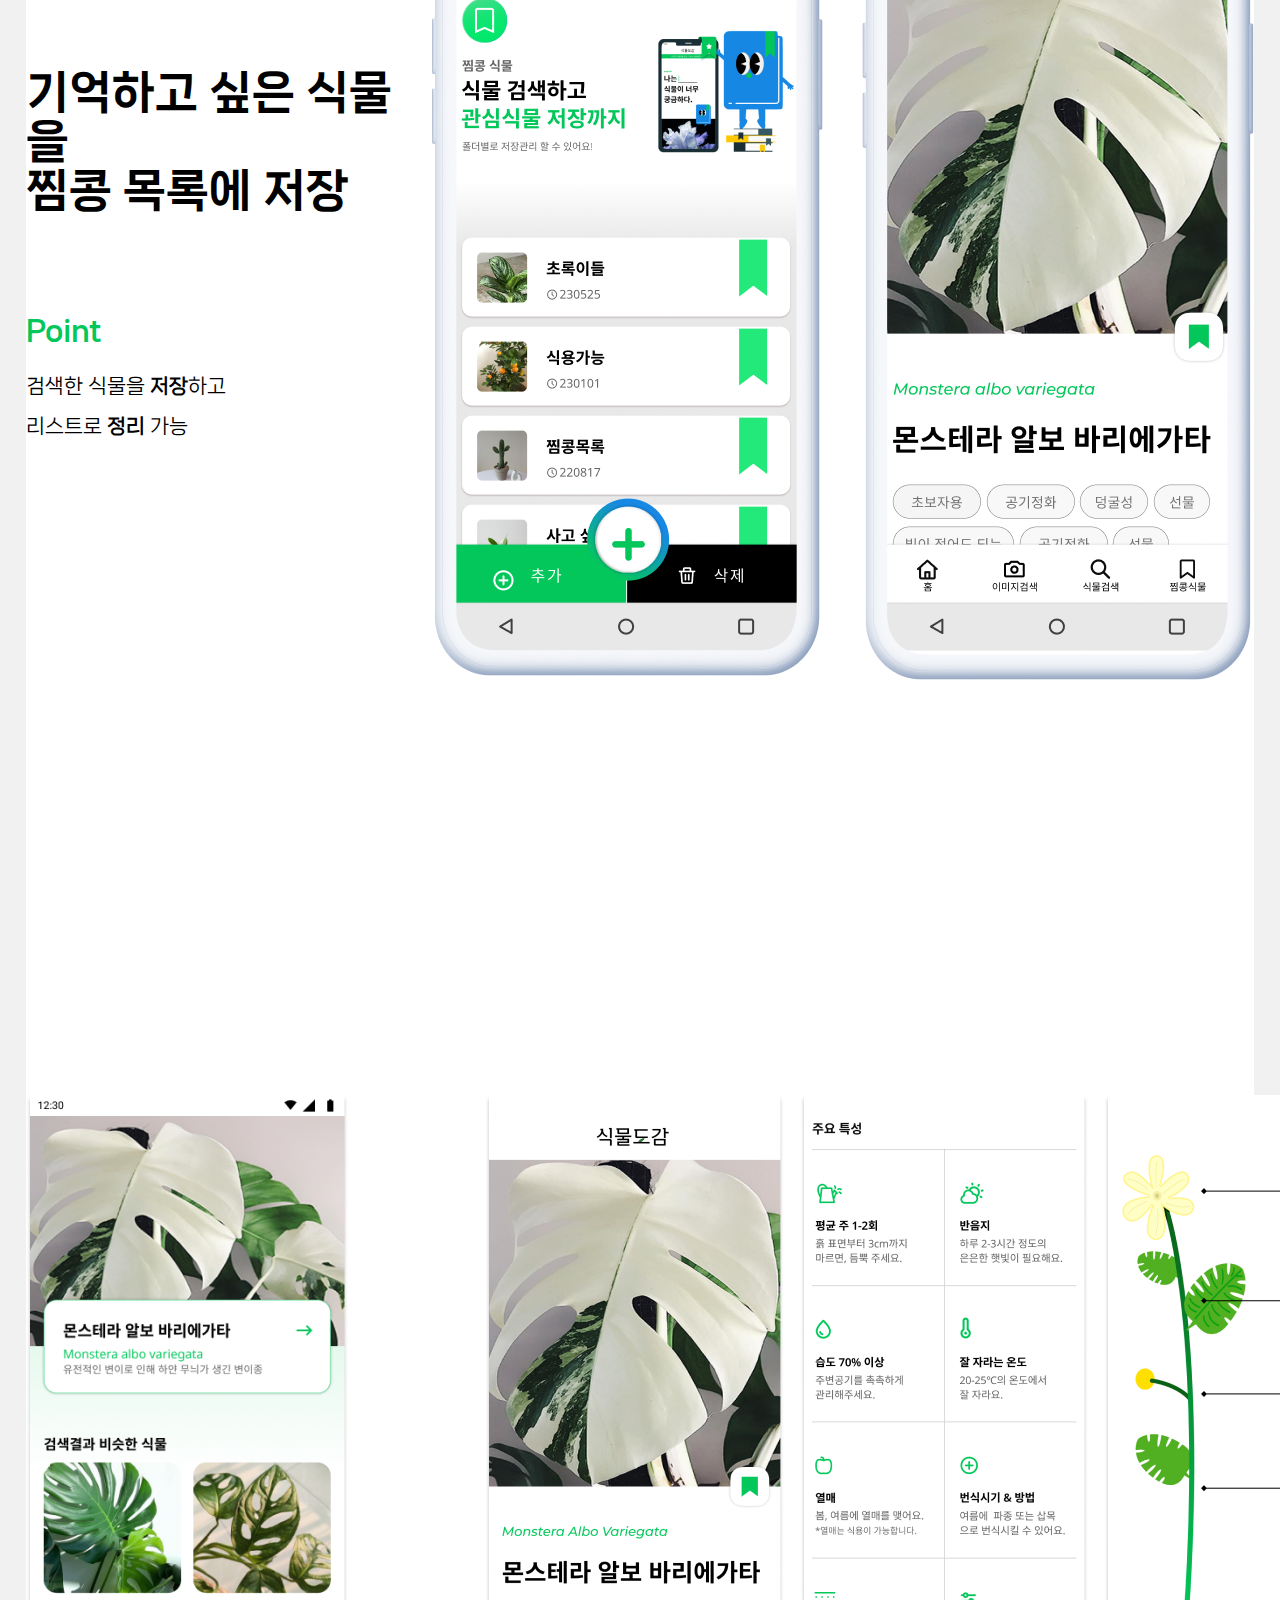
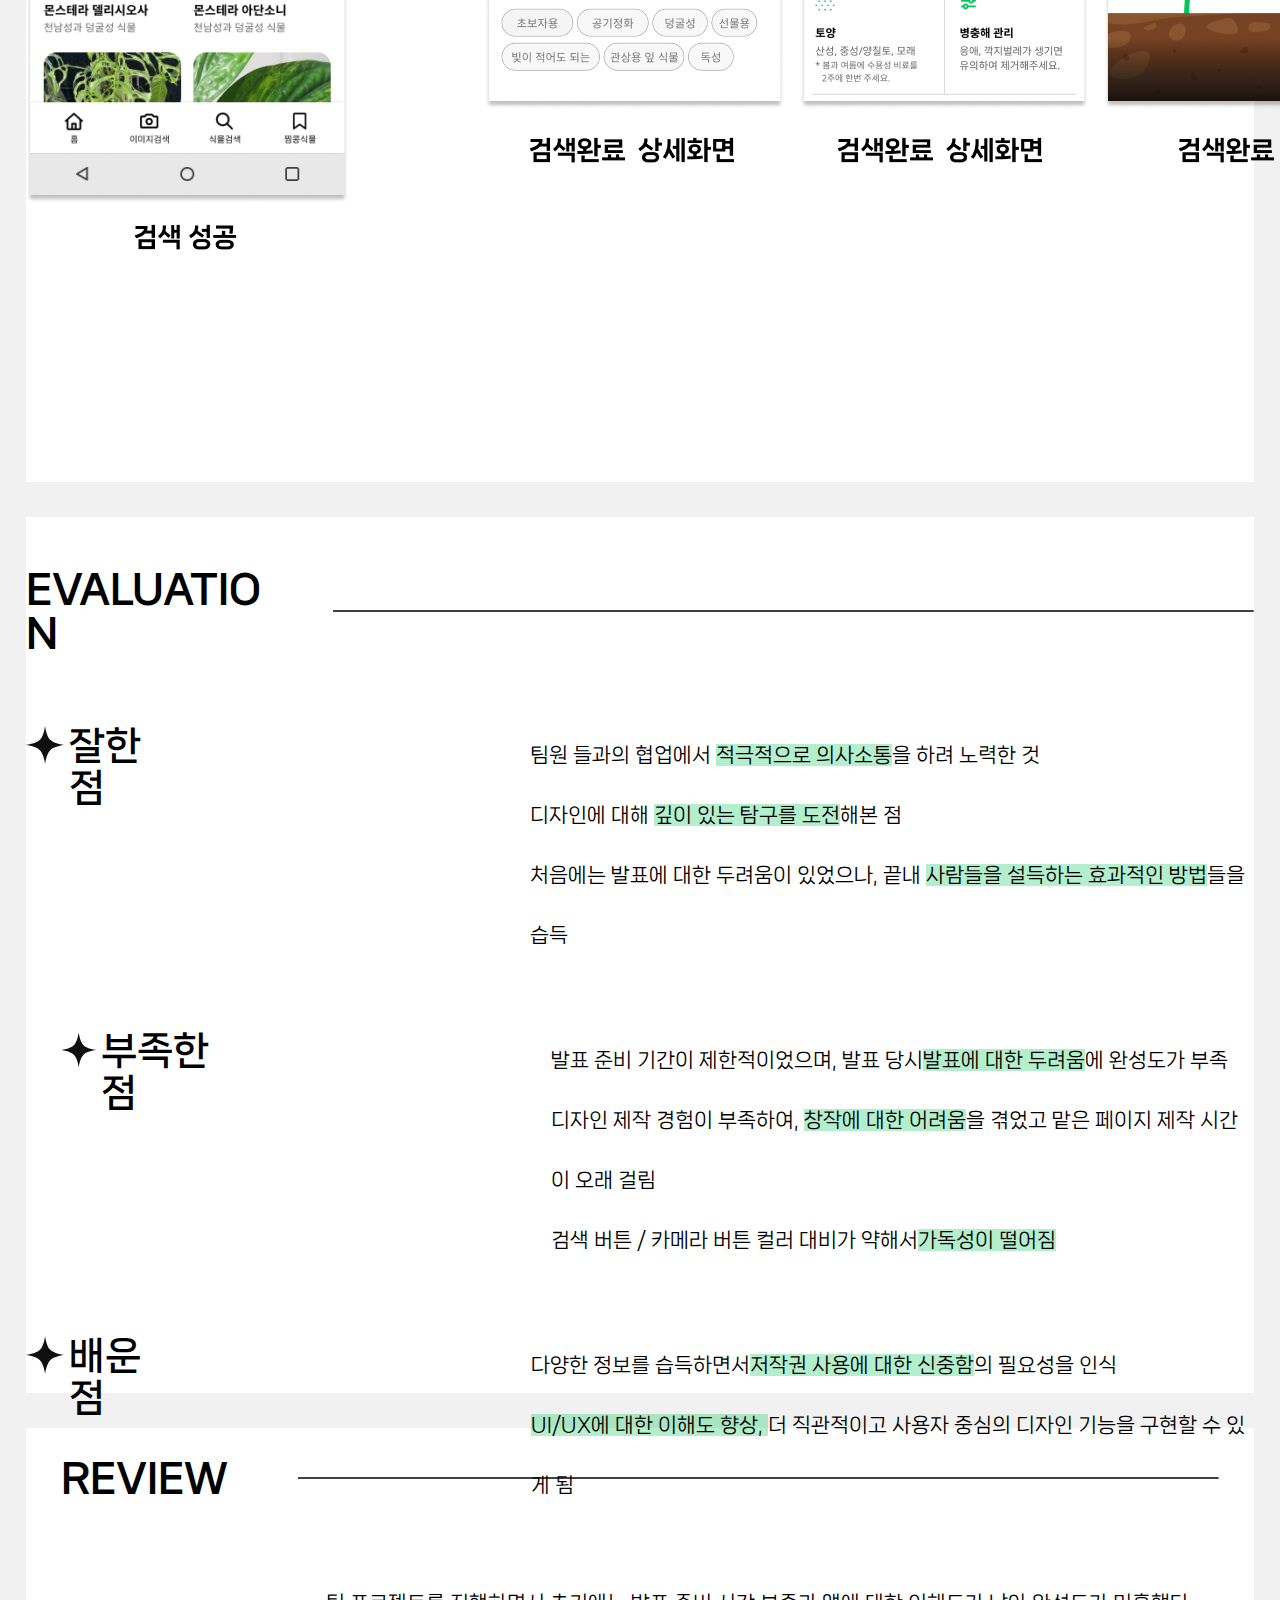
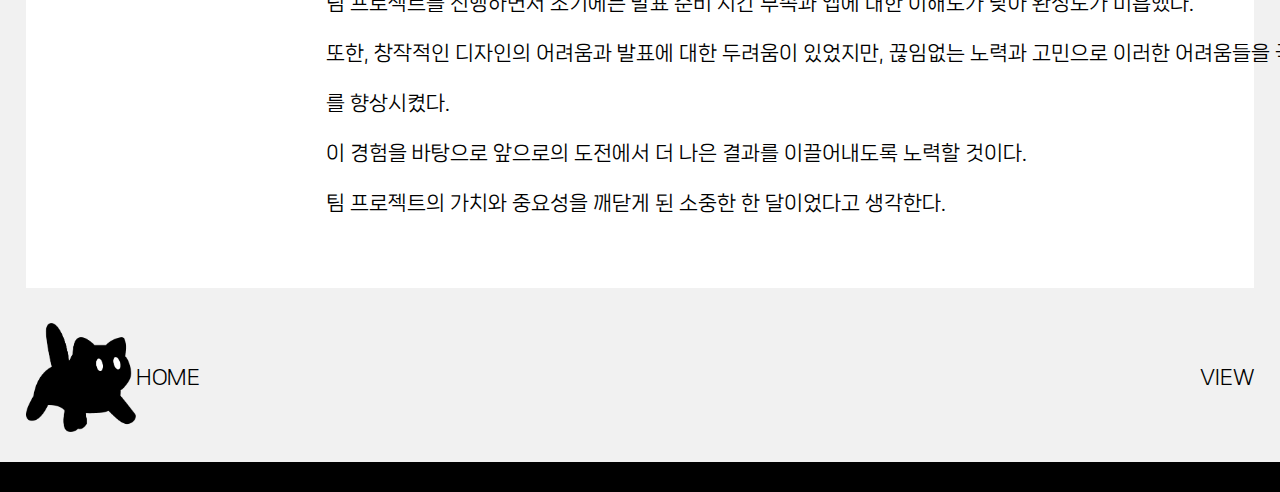
==== commit cfdc75bf: "." ====
--- a/project0/project0.html
+++ b/project0/project0.html
@@ -184,40 +184,48 @@
       <div class="pro1">
         <img src="./images/pro1.png" alt="식물도감 검색화면" class="pro1-lf">
         <div class="pro1-rt">
-          <h2>쉽고 빠르게<br>원하는 식물을 찾을 수 있게 검색 방법의 다양화</h2>
-          <h4>Point</h4>
-          <p><strong>이미지 검색 / 키워드 검색 / 자동완성 기능</strong>으로<br> 편리해진 방법</p>
+          <h2>쉽고 빠르게<br>원하는 식물을 찾을 수 있게<br> 검색 방법의 다양화</h2>
+          <div class="pro-text">
+            <h4>Point</h4>
+            <p><strong>이미지 검색 / 키워드 검색 / 자동완성 기능</strong>으로<br> 편리해진 방법</p>
+          </div>
         </div>
       </div>
 
       <div class="pro2">
         <div class="pro2-lf">
           <h2>스마트 렌즈로<br>식물 검색</h2>
-          <h4>Point</h4>
-          <p>가시성을 고려한<strong>카메라 버튼</strong><br>
-            <strong>사진촬영 가이드 팁</strong>제공<br>
-            <strong>검색 결과 로딩 안내</strong>
-          </p>
+          <div class="pro-text">
+            <h4>Point</h4>
+            <p>가시성을 고려한<strong>카메라 버튼</strong><br>
+              <strong>사진촬영 가이드 팁</strong>제공<br>
+              <strong>검색 결과 로딩 안내</strong>
+            </p>
+          </div>
         </div>
         <img src="./images/pro2.png" alt="식물도감 카메라화면" class="pro2-rt">
       </div>
 
       <div class="pro3">
         <img src="./images/pro3.png" alt="식물도감 이미지 선택화면" class="pro3-lf">
-        <div class="pro2-rt">
+        <div class="pro3-rt">
           <h2>사진첩에서<br>이미지를 선택하여<br>검색 가능</h2>
-          <h4>Point</h4>
-          <p>사진첩에 저장된 이미지도 검색 가능</p>
+          <div class="pro-text">
+            <h4>Point</h4>
+            <p>사진첩에 저장된 이미지도 검색 가능</p>
+          </div>
         </div>
       </div>
 
       <div class="pro4">
         <div class="pro4-lf">
           <h2>기억하고 싶은 식물을<br>찜콩 목록에 저장</h2>
-          <h4>Point</h4>
-          <p>검색한 식물을 <strong>저장</strong>하고<br>
-            리스트로 <strong>정리</strong> 가능
-          </p>
+          <div class="pro-text">
+            <h4>Point</h4>
+            <p>검색한 식물을 <strong>저장</strong>하고<br>
+              리스트로 <strong>정리</strong> 가능
+            </p>
+          </div>
         </div>
         <img src="./images/pro4.png" alt="식물도감 저장기능" class="pro4-rt">
       </div>
--- a/project0/project0.css
+++ b/project0/project0.css
@@ -33,7 +33,7 @@
 }
 
 svg {
-  width: 30px;
+  width: 40px;
   margin-right: 5px;
 }
 
@@ -54,6 +54,10 @@
 main .title h1 {
   font-size: 40px;
   margin-right: 70px;
+}
+
+main h2{
+  display: flex;
 }
 
 /* header */
@@ -283,30 +287,29 @@
 }
 
 .design .design-2-lf {
-  width: 27%;
   display: flex;
   flex-direction: column;
   justify-content: space-evenly;
   height: 600px;
-}
-
-.design .design-2-rt {
-  width: 27%;
-  display: flex;
-  flex-direction: column;
-  justify-content: space-evenly;
-  height: 650px;
-}
-
+  transform: translate(-100px,0);
+}
 .design .design-2-lf .color {
   margin-top: 50px;
   width: 300px;
 }
 
+.design .design-2-rt {
+  display: flex;
+  flex-direction: column;
+  justify-content: space-evenly;
+  height: 600px;
+  transform: translate(50px,30px);
+}
 .design .design-2-rt .font {
   margin-top: 50px;
-  width: 300px;
-}
+  width: 400px;
+}
+
 
 /* prototype */
 .prototype {
@@ -323,25 +326,106 @@
   color: #03C75A;
 }
 
+.prototype p {
+  line-height: 2;
+}
+
+.prototype .pro-text{
+  display: flex;
+  flex-direction: column;
+  gap: 20px;
+}
+
 .prototype .pro1,
 .pro2,
 .pro3,
-.pro4 {
-  display: flex;
-  justify-content: center;
-  align-items: center;
-}
+.pro4,
+.pro5 {
+  display: flex;
+  justify-content: space-evenly;
+  align-items: center;
+  height: 1217px;
+}
+
+.pro1-rt,
+.pro2-lf,
+.pro3-rt,
+.pro4-lf{
+  display: flex;
+  flex-direction: column;
+  align-content: space-evenly;
+  gap: 100px;
+}
+
+.pro5{
+  width: 1433.48px;
+  margin: auto;
+}
+
 
 /* evalution */
 .eval {
   padding-top: 50px;
-  height: 826px;
+  height: 876px;
+}
+
+.eval h2{
+  font-size: 38px;
+  font-family: 'NanumSquareNeo-cBd';
 }
 
 .eval .eval-all {
-  height: 600px;
-  display: flex;
-  flex-direction: column;
-  justify-content: space-evenly;
-  align-items: center;
+  display: flex;
+  flex-direction: column;
+  justify-content: space-evenly;
+  align-items: center;
+  gap: 65px;
+  transform: translateY(70px);
+}
+
+.eval-1,
+.eval-2,
+.eval-3{
+  display: flex;
+  gap: 350px;
+}
+.eval-1 ul,
+.eval-2 ul,
+.eval-3 ul{
+  line-height: 3;
+}
+
+.eval-2{
+  transform: translate(35px,0);
+}
+.eval-2 ul{
+  transform: translate(-35px,0);
+}
+
+
+/* revi */
+.revi{
+  height: 460px;
+  line-height: 2.5;
+}
+.revi p{
+  transform: translate(300px,50px);
+}
+
+
+/* footer */
+footer{
+  width: 96%;
+  display: flex;
+  justify-content: space-between;
+  align-items: center;
+  margin:30px auto;
+}
+
+footer .footer-lf{
+  display: flex;
+  align-items: center;
+}
+footer img{
+  width: 110px;
 }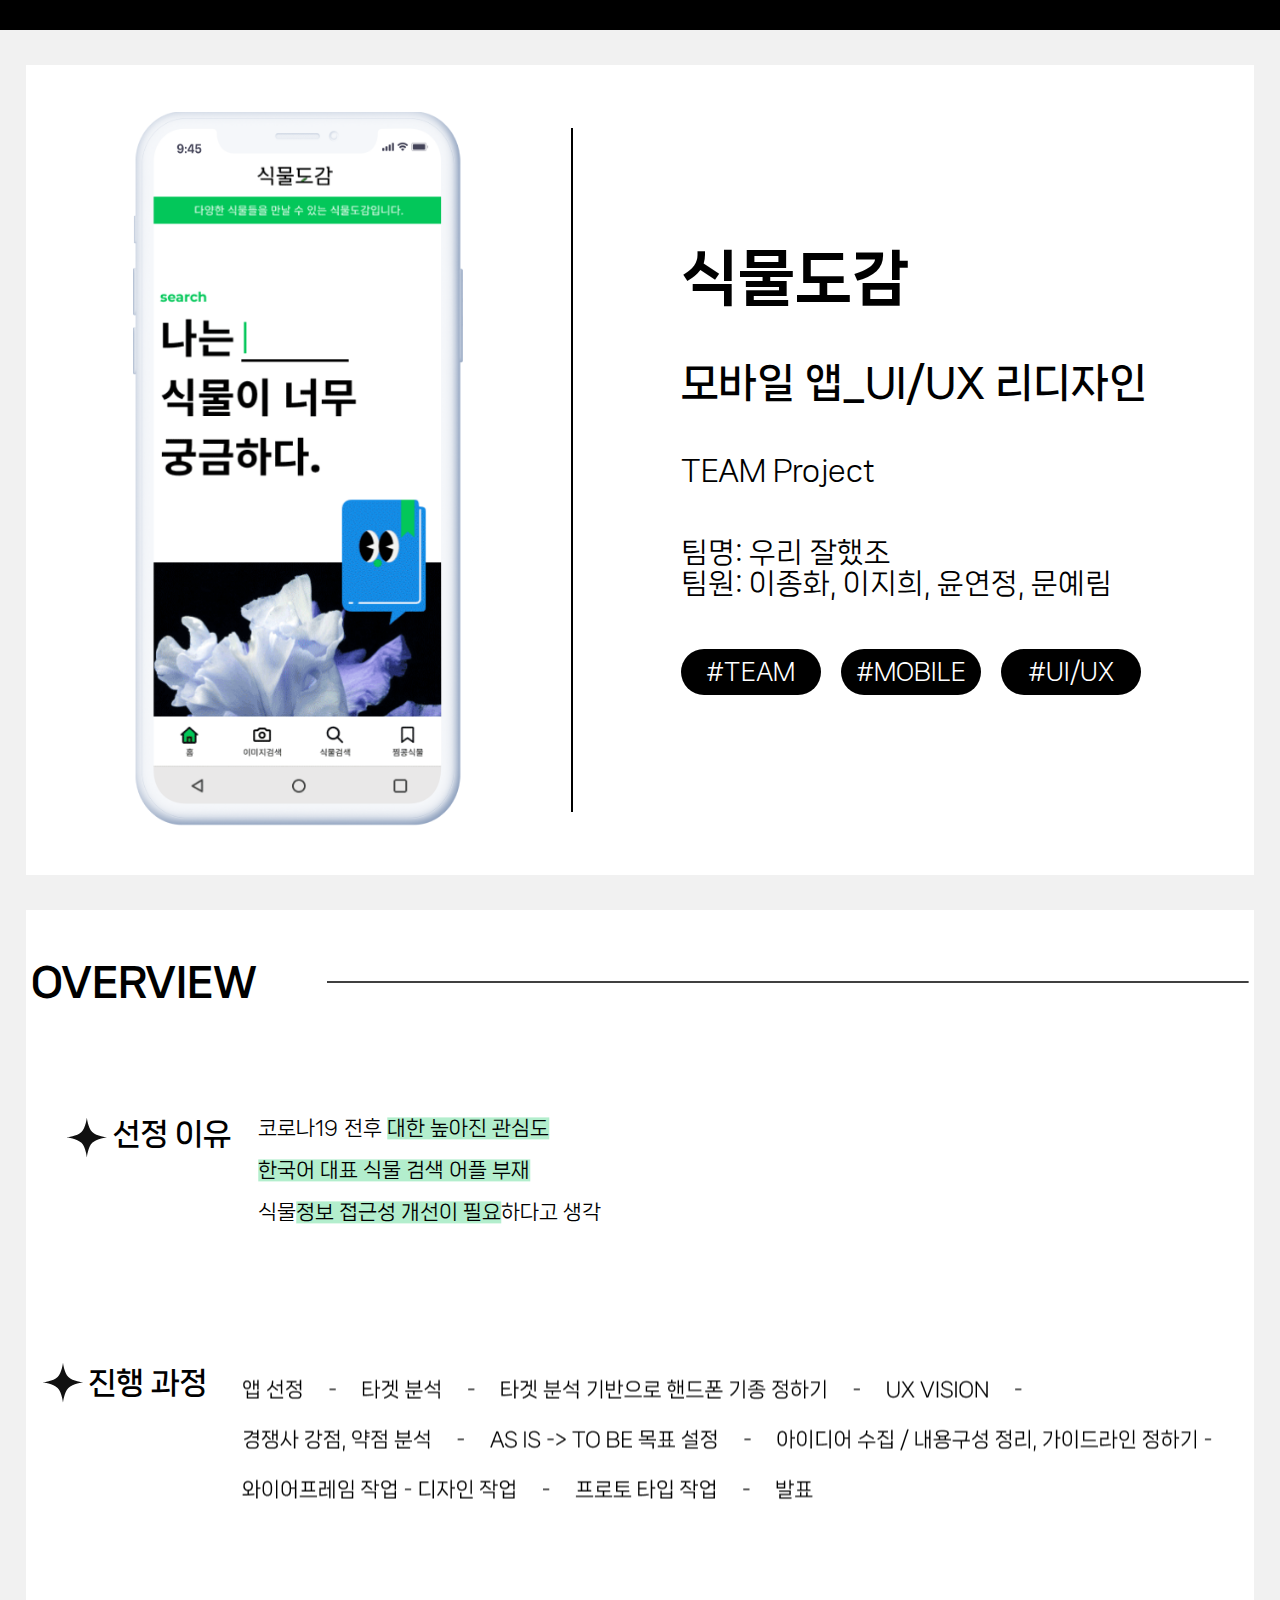
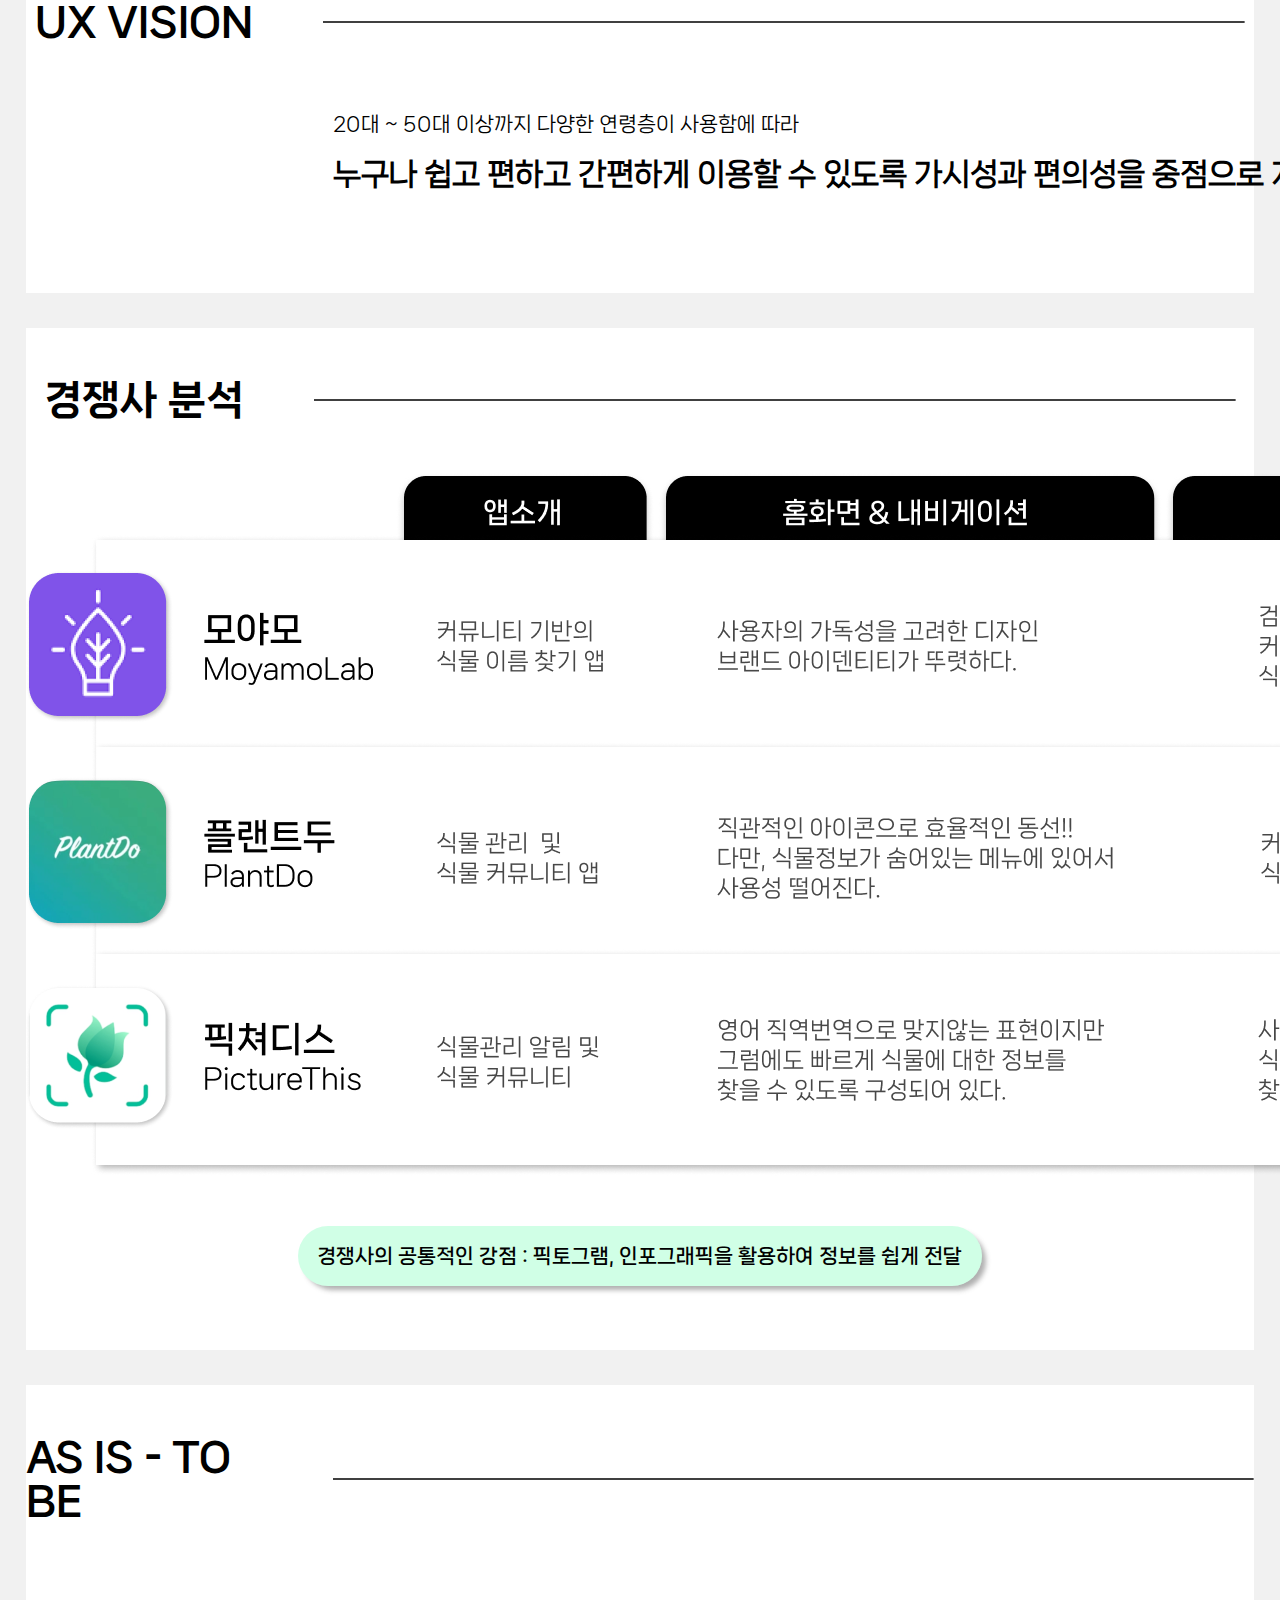
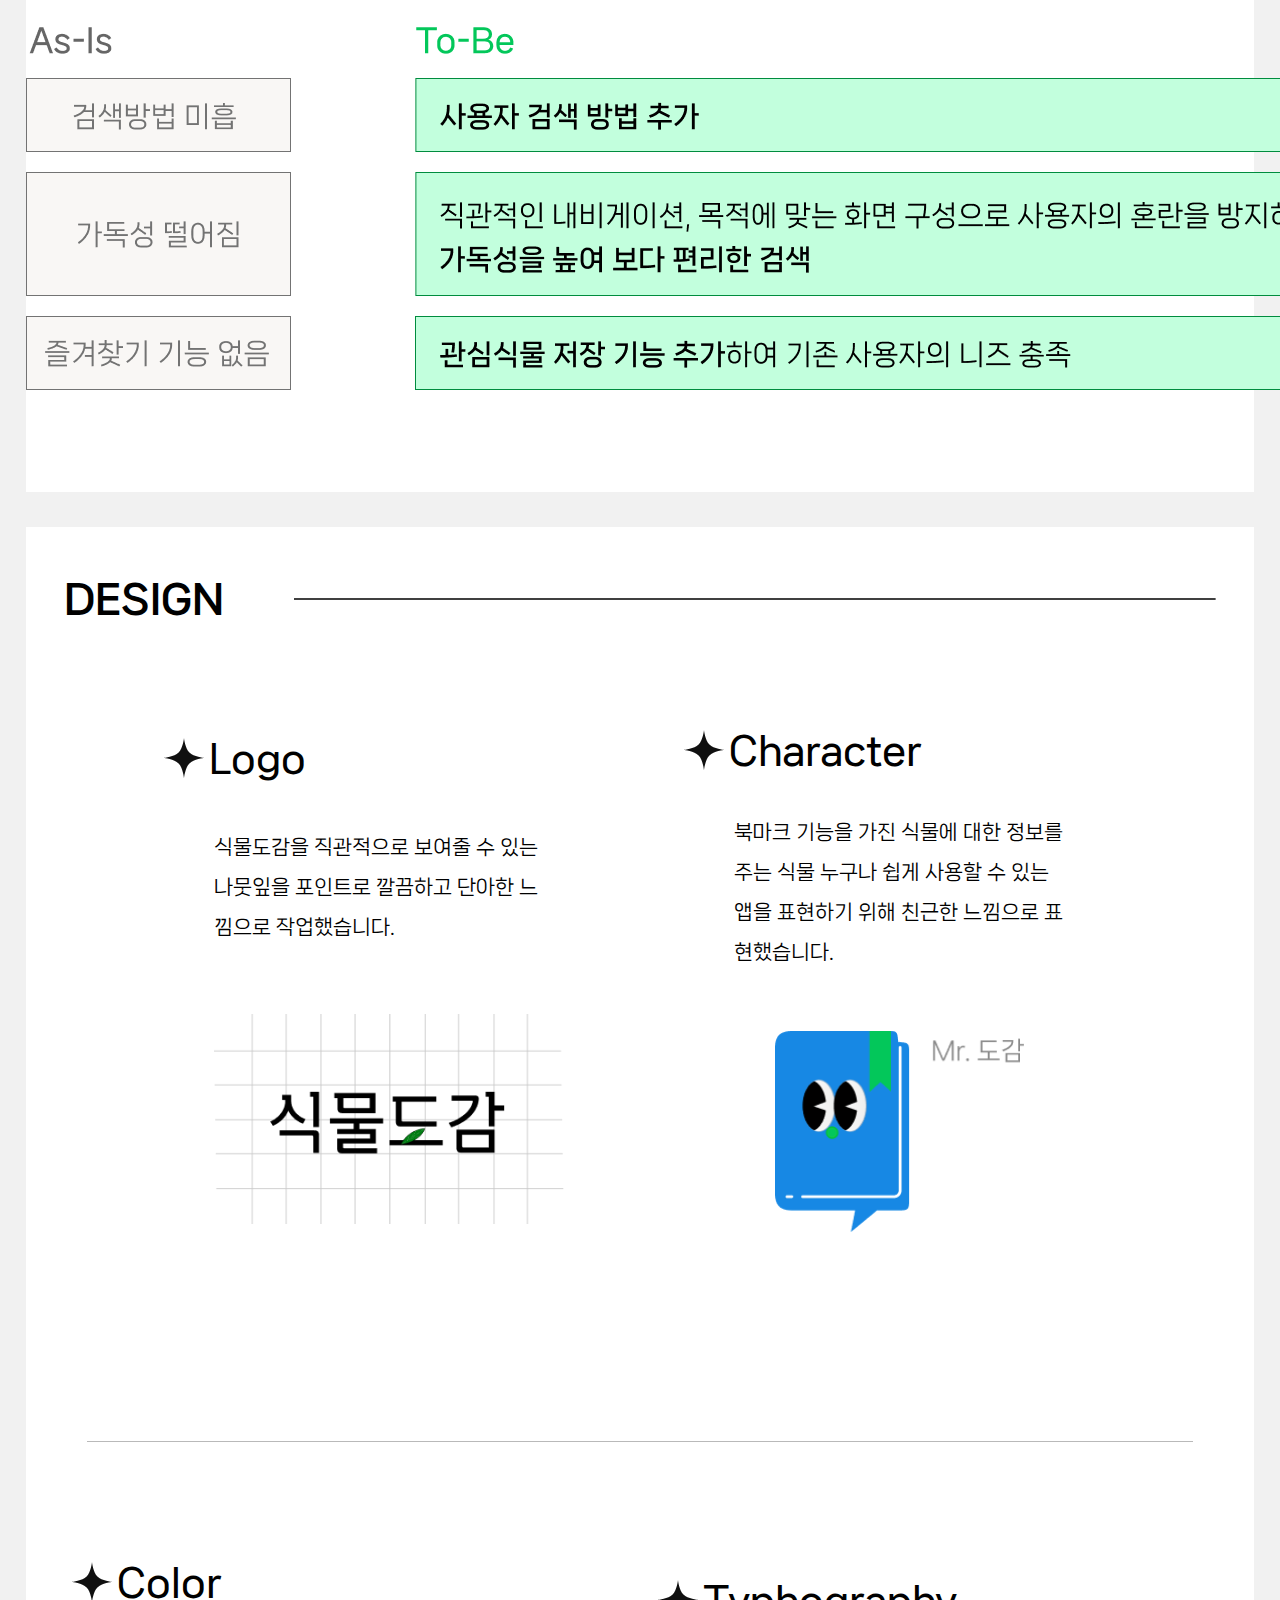
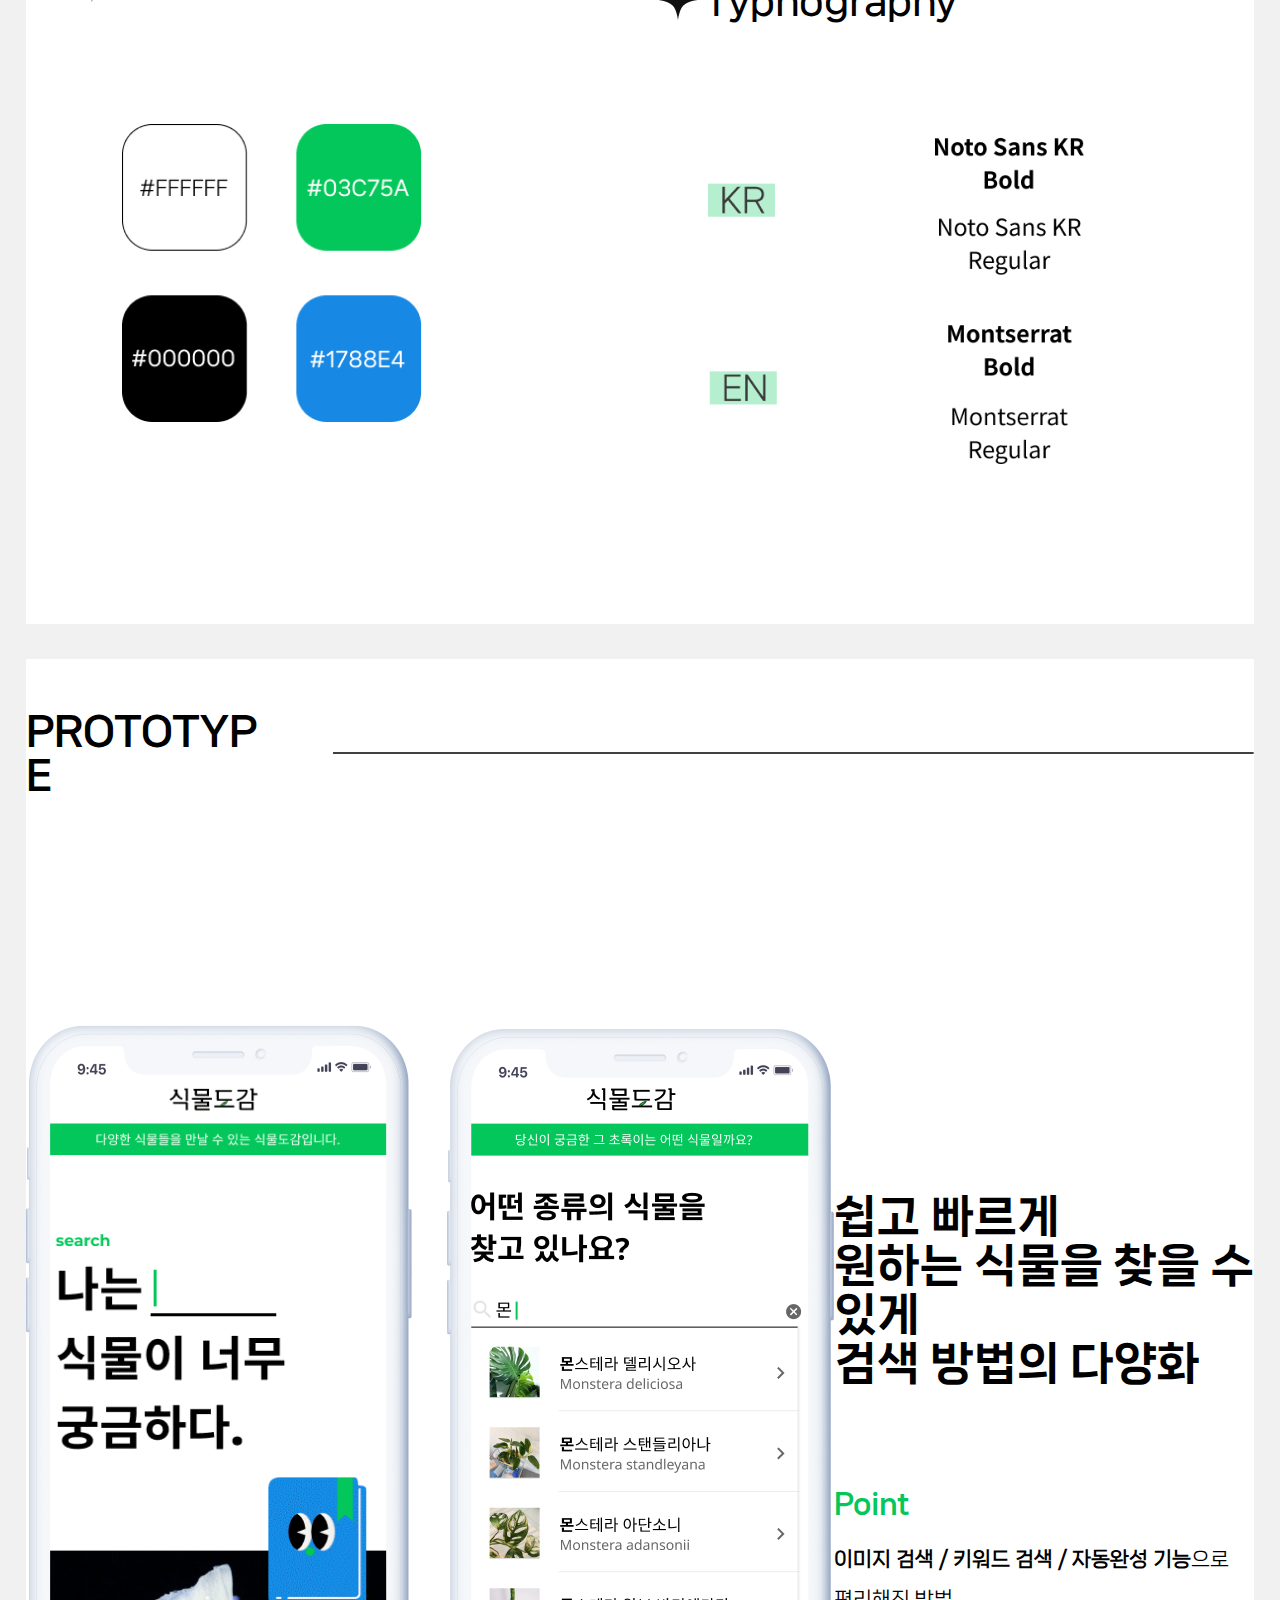
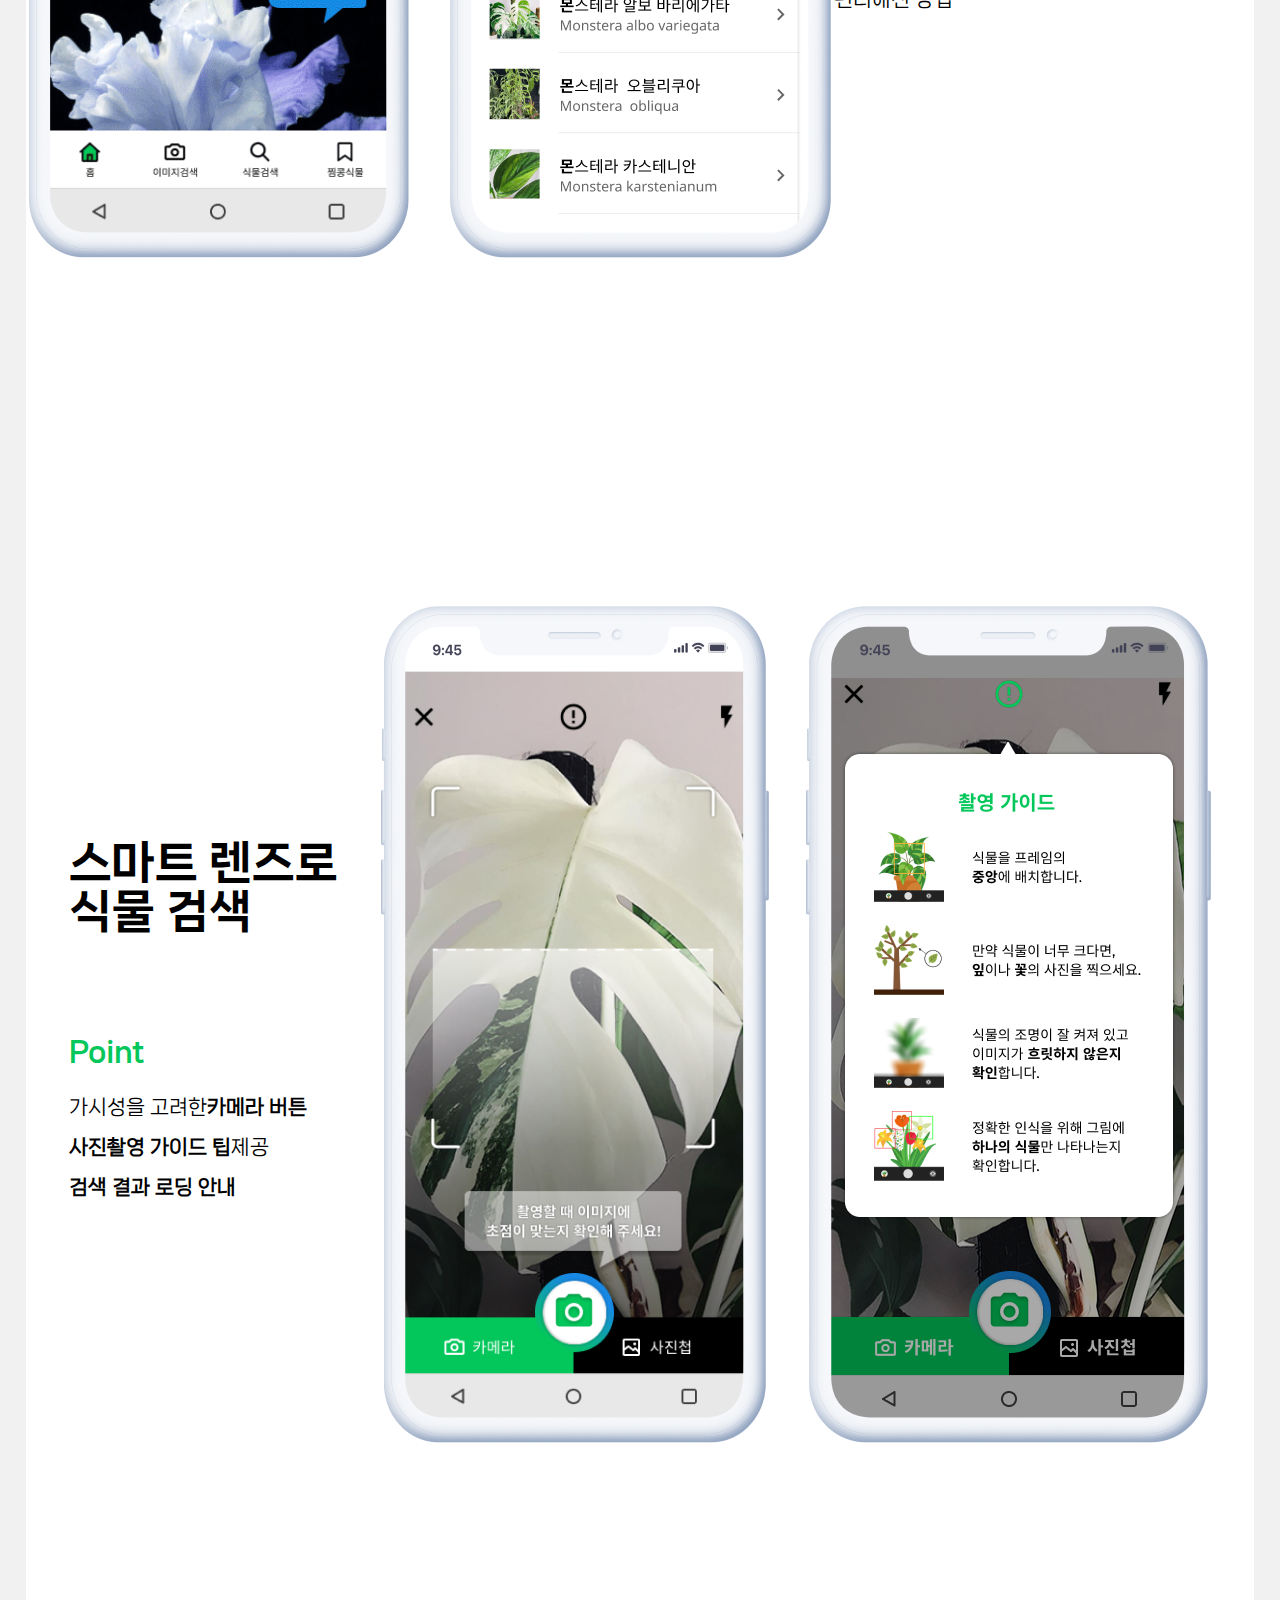
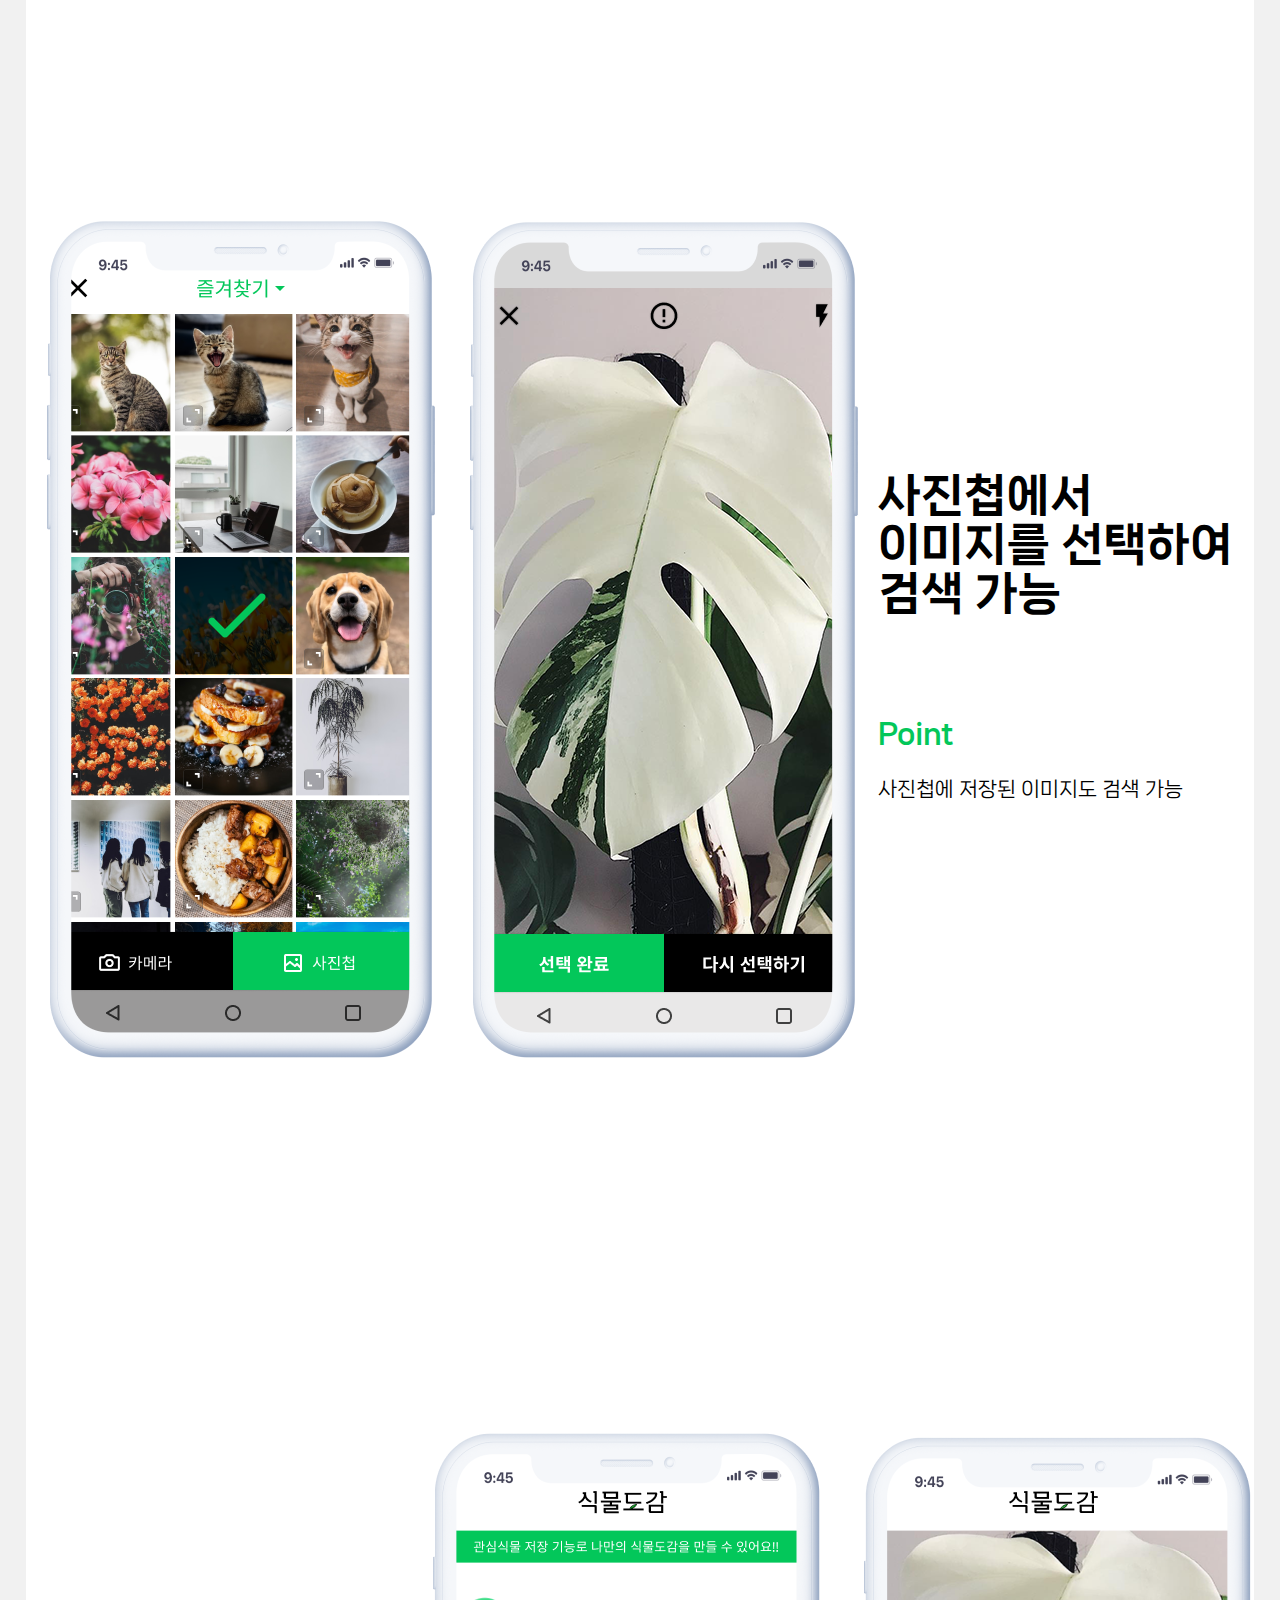
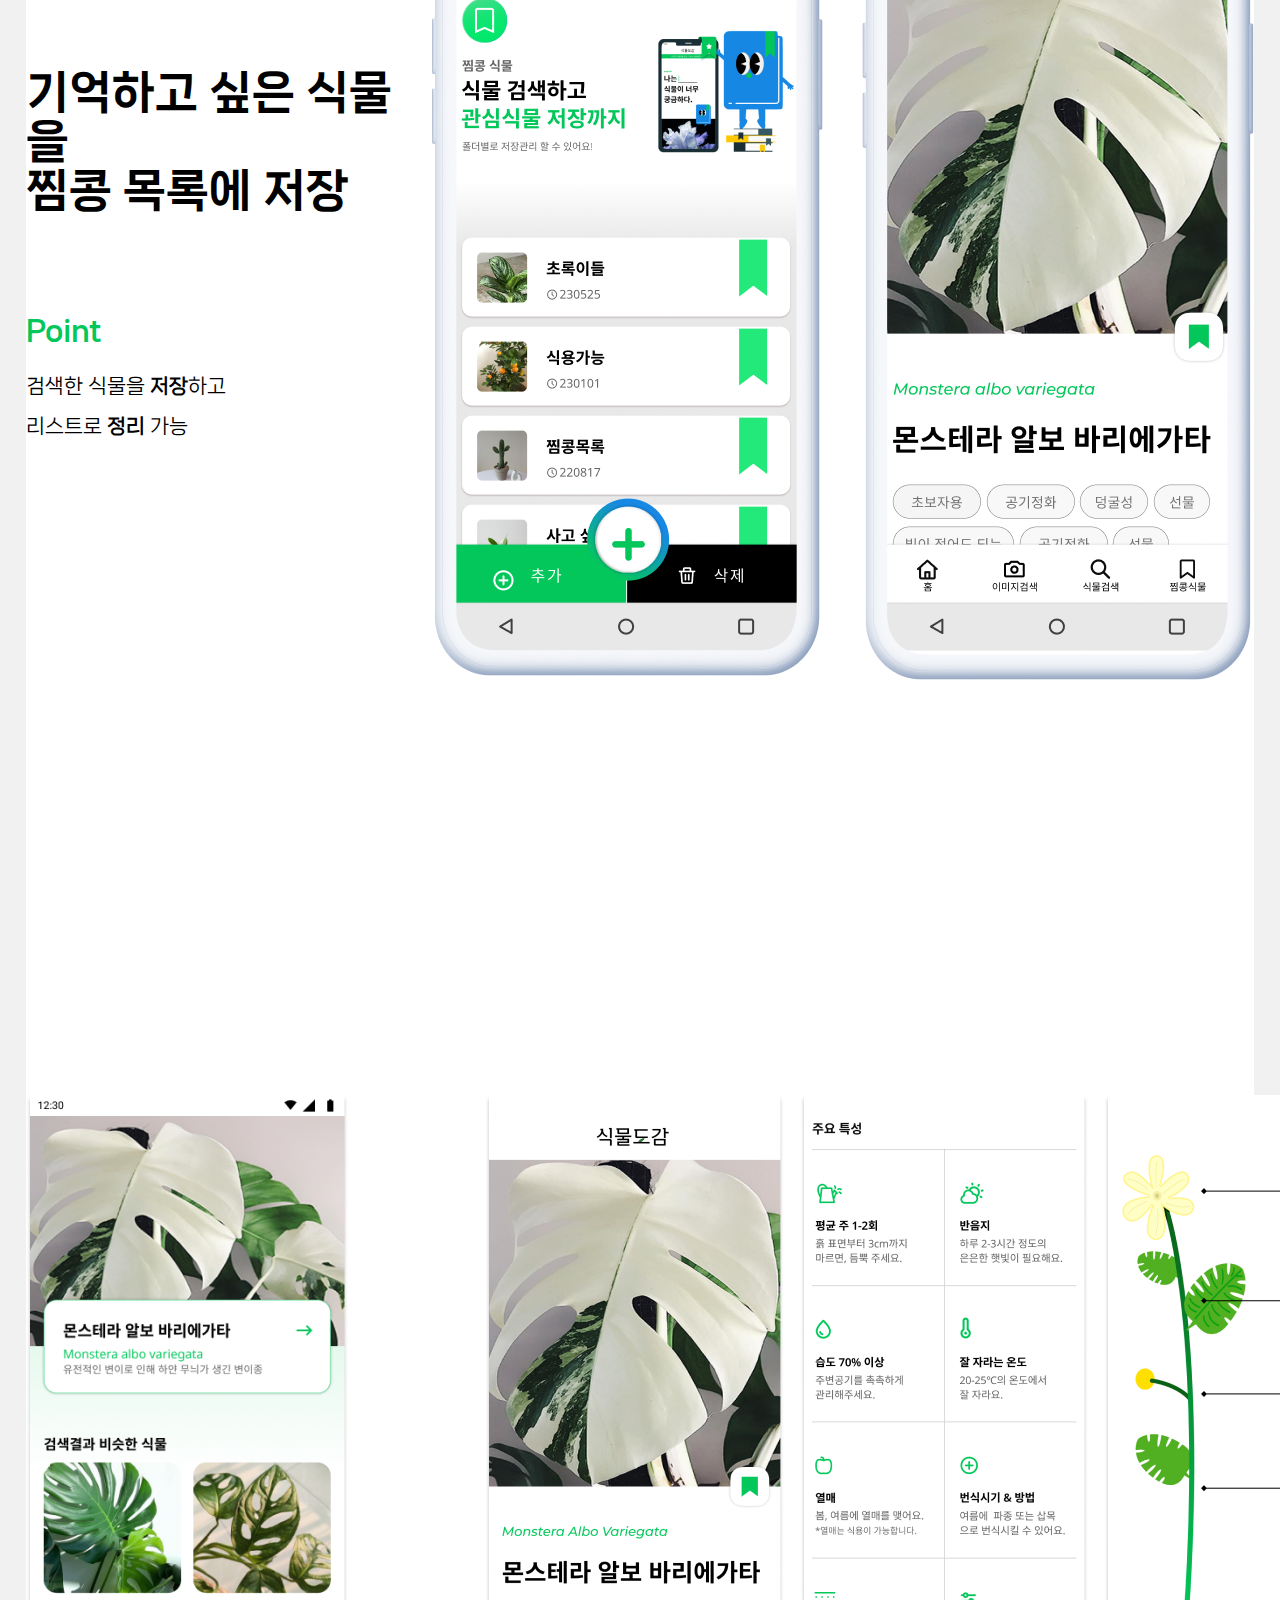
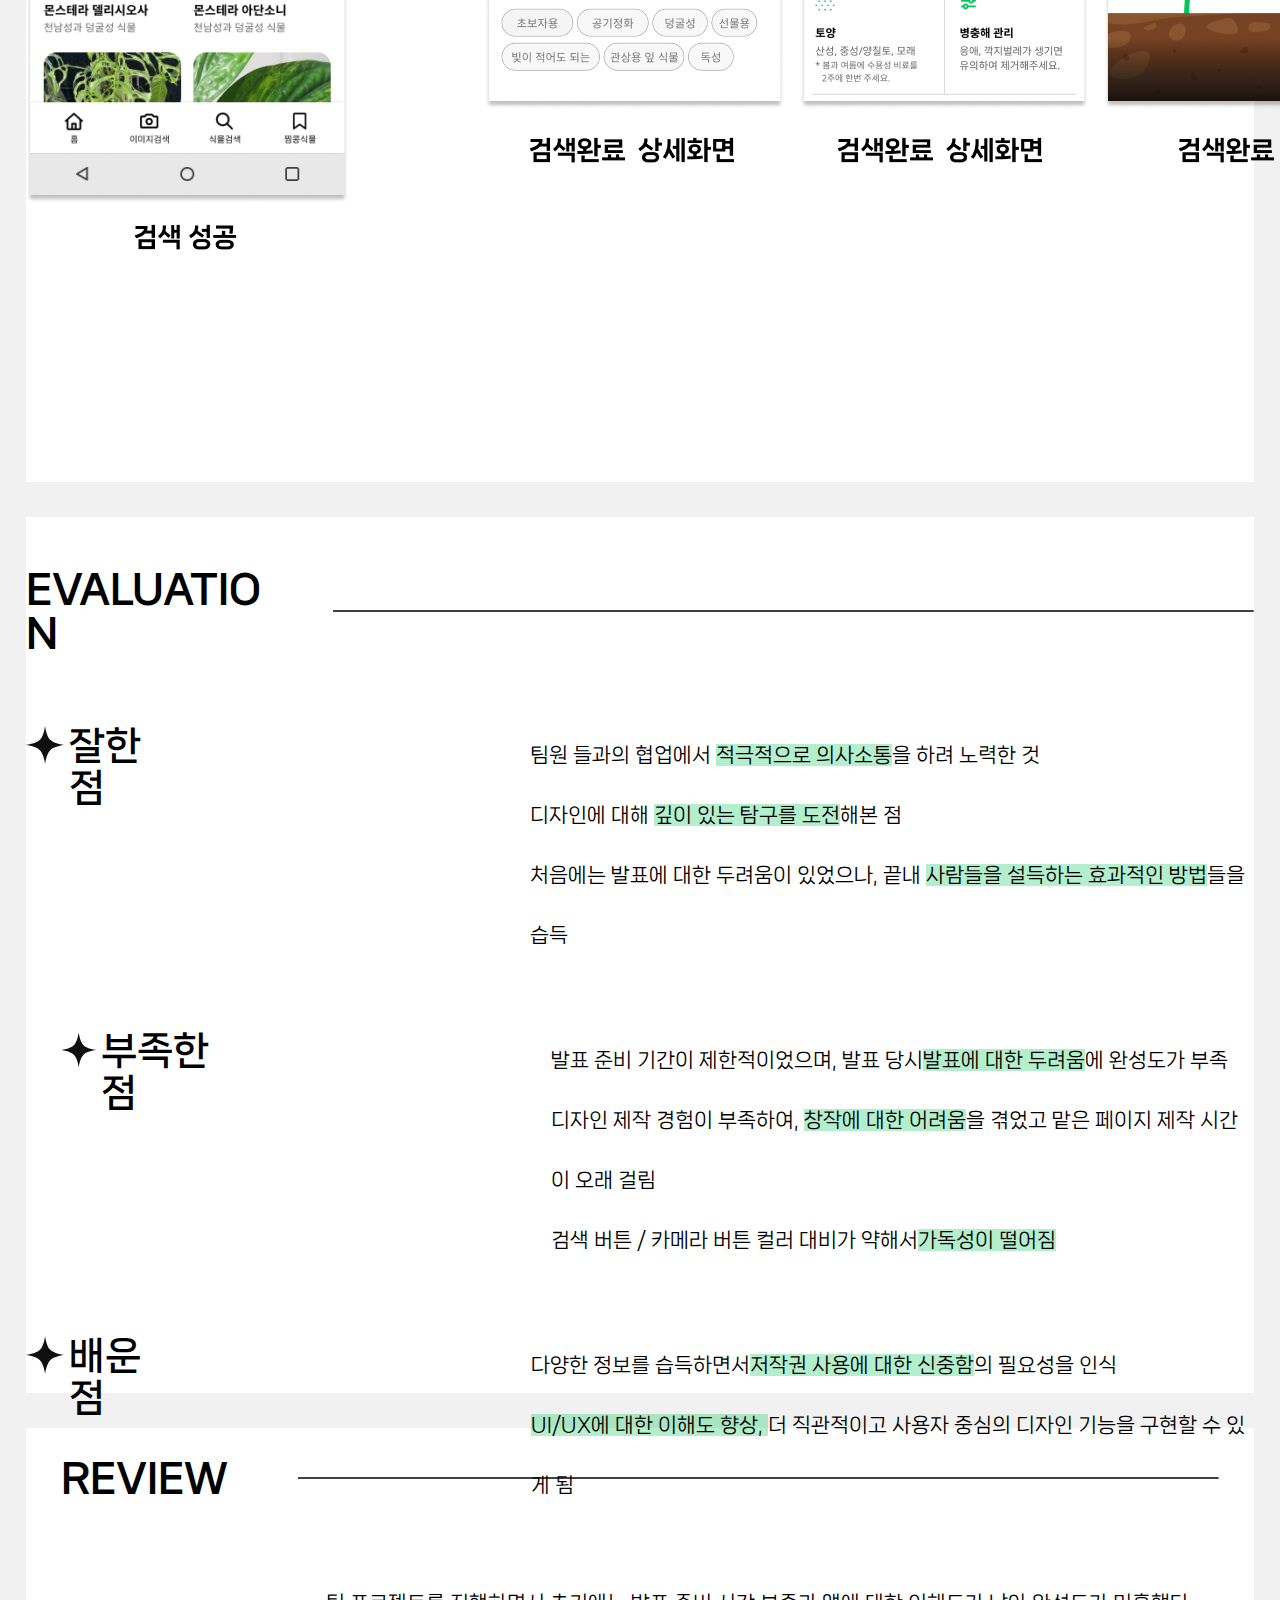
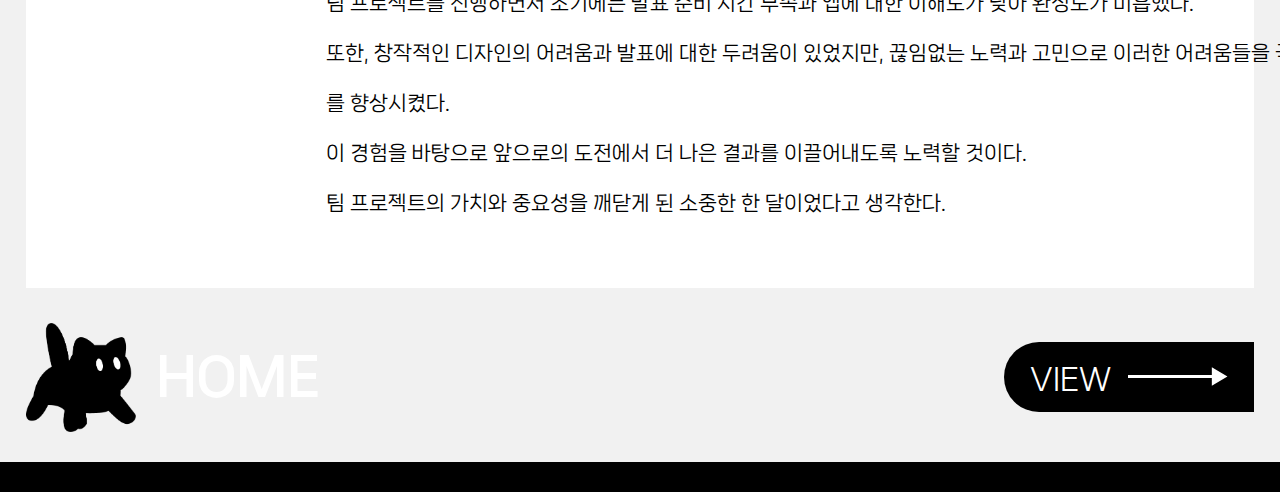
==== commit b356db12: "아이파크몰 섭페 제작 시작" ====
--- a/project0/project0.html
+++ b/project0/project0.html
@@ -305,9 +305,9 @@
   <footer>
     <div class="footer-lf">
       <img src="./images/allcat.png" alt="검은고양이">
-      <h1>HOME</h1>
+      <h1><a href="../index.html" target="_blank">HOME</a></h1>
     </div>
-    <h2>VIEW</h2>
+    <h2><a href="#">VIEW <img src="./images/footer-arrow.svg" alt="화살표" class="arrow"></a></h2>
   </footer>
 
   <p class="hf">f</p>
--- a/project0/project0.css
+++ b/project0/project0.css
@@ -56,7 +56,7 @@
   margin-right: 70px;
 }
 
-main h2{
+main h2 {
   display: flex;
 }
 
@@ -291,8 +291,9 @@
   flex-direction: column;
   justify-content: space-evenly;
   height: 600px;
-  transform: translate(-100px,0);
-}
+  transform: translate(-100px, 0);
+}
+
 .design .design-2-lf .color {
   margin-top: 50px;
   width: 300px;
@@ -303,8 +304,9 @@
   flex-direction: column;
   justify-content: space-evenly;
   height: 600px;
-  transform: translate(50px,30px);
-}
+  transform: translate(50px, 30px);
+}
+
 .design .design-2-rt .font {
   margin-top: 50px;
   width: 400px;
@@ -330,7 +332,7 @@
   line-height: 2;
 }
 
-.prototype .pro-text{
+.prototype .pro-text {
   display: flex;
   flex-direction: column;
   gap: 20px;
@@ -350,14 +352,14 @@
 .pro1-rt,
 .pro2-lf,
 .pro3-rt,
-.pro4-lf{
+.pro4-lf {
   display: flex;
   flex-direction: column;
   align-content: space-evenly;
   gap: 100px;
 }
 
-.pro5{
+.pro5 {
   width: 1433.48px;
   margin: auto;
 }
@@ -369,7 +371,7 @@
   height: 876px;
 }
 
-.eval h2{
+.eval h2 {
   font-size: 38px;
   font-family: 'NanumSquareNeo-cBd';
 }
@@ -385,47 +387,81 @@
 
 .eval-1,
 .eval-2,
-.eval-3{
+.eval-3 {
   display: flex;
   gap: 350px;
 }
+
 .eval-1 ul,
 .eval-2 ul,
-.eval-3 ul{
+.eval-3 ul {
   line-height: 3;
 }
 
-.eval-2{
-  transform: translate(35px,0);
-}
-.eval-2 ul{
-  transform: translate(-35px,0);
+.eval-2 {
+  transform: translate(35px, 0);
+}
+
+.eval-2 ul {
+  transform: translate(-35px, 0);
 }
 
 
 /* revi */
-.revi{
+.revi {
   height: 460px;
   line-height: 2.5;
 }
-.revi p{
-  transform: translate(300px,50px);
+
+.revi p {
+  transform: translate(300px, 50px);
 }
 
 
 /* footer */
-footer{
+footer {
   width: 96%;
   display: flex;
   justify-content: space-between;
   align-items: center;
-  margin:30px auto;
-}
-
-footer .footer-lf{
-  display: flex;
-  align-items: center;
-}
-footer img{
+  margin: 30px auto;
+}
+
+footer .footer-lf {
+  display: flex;
+  align-items: center;
+}
+
+footer img {
   width: 110px;
+}
+
+footer h1 {
+  font-family: 'NanumSquareNeo-dEb';
+  font-size: 50px;
+  color: #fff;
+  -webkit-text-stroke: 1px solid #000;
+  margin-left: 20px;
+}
+
+footer h2 {
+  width: 250px;
+  height: 70px;
+  font-size: 30px;
+  background-color: #000;
+  color: #fff;
+  text-align: center;
+  line-height: 2.5;
+  border-radius: 50px 0 0 50px;
+}
+
+footer h2:hover .arrow {
+  transform: translateX(10px);
+}
+
+footer h2 img {
+  transition: 0.4s;
+  width: 100px;
+  margin-top: 25px;
+  margin-left: 10px;
 }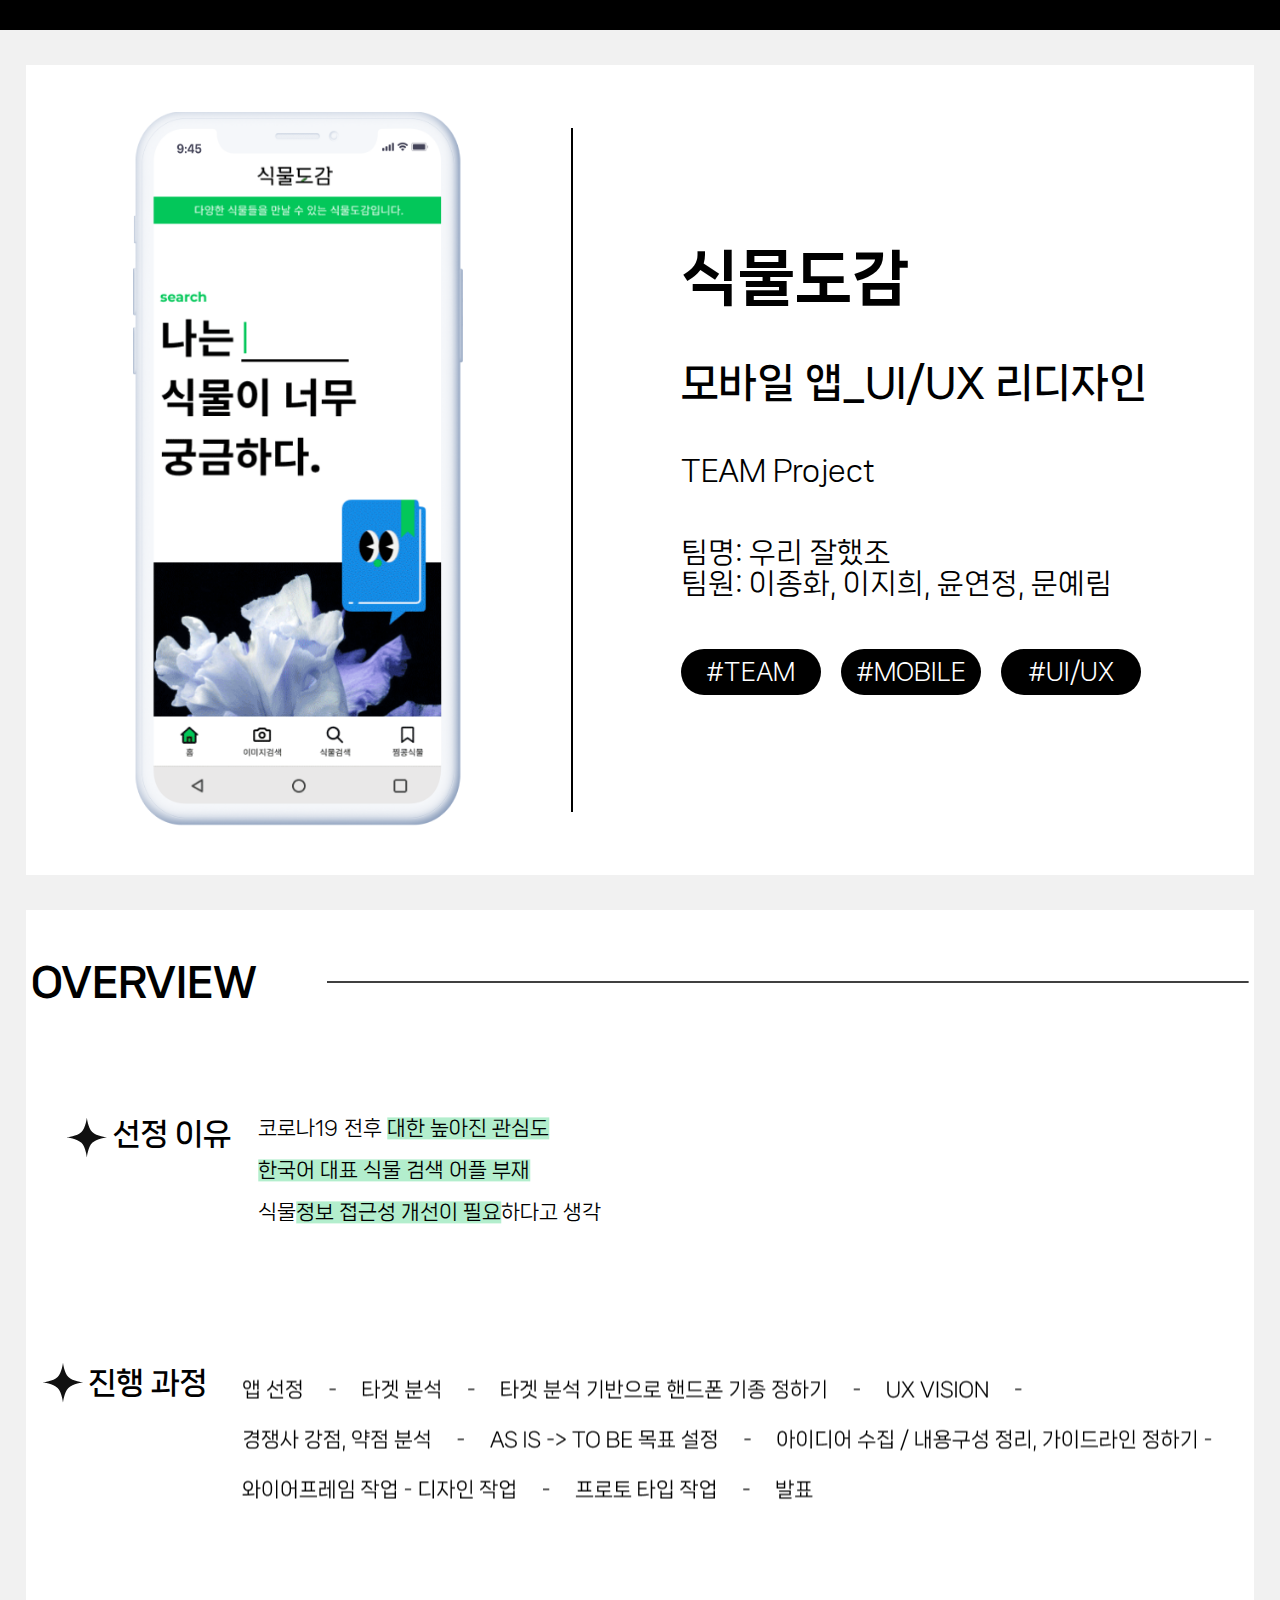
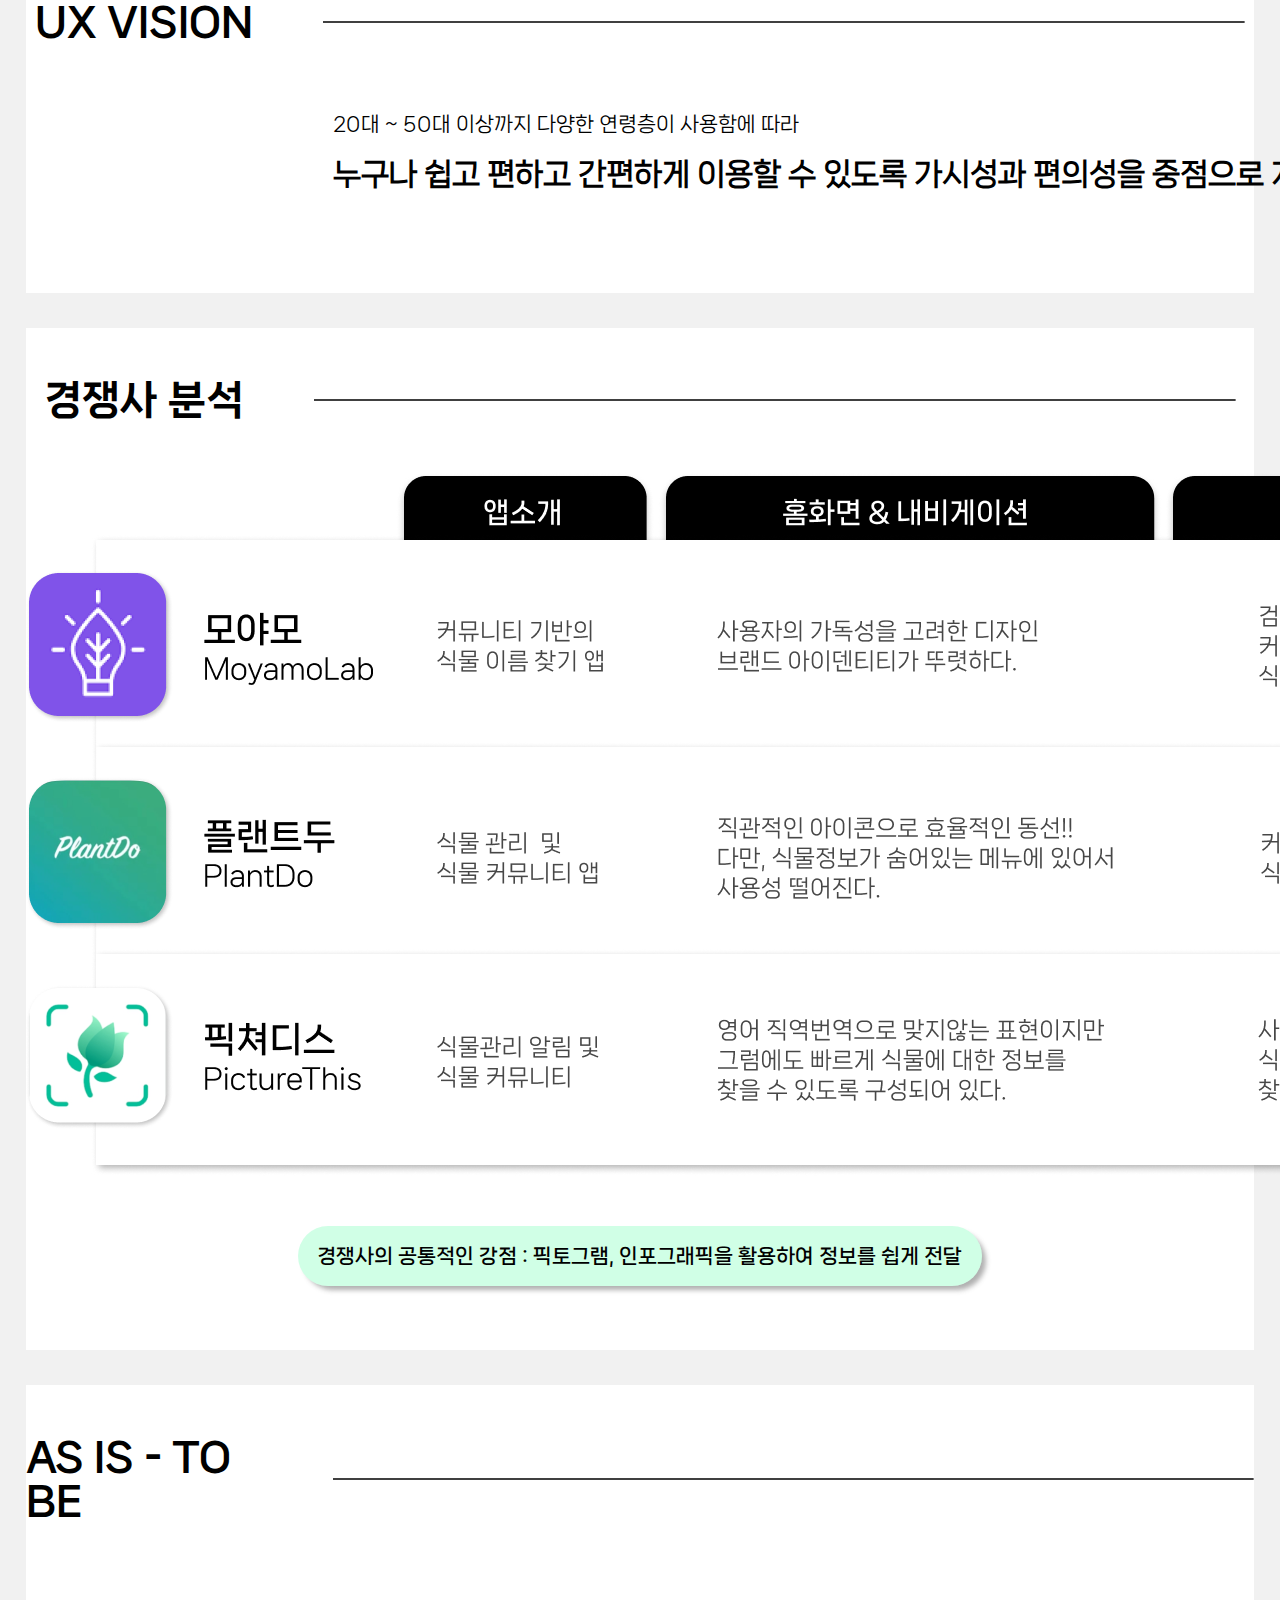
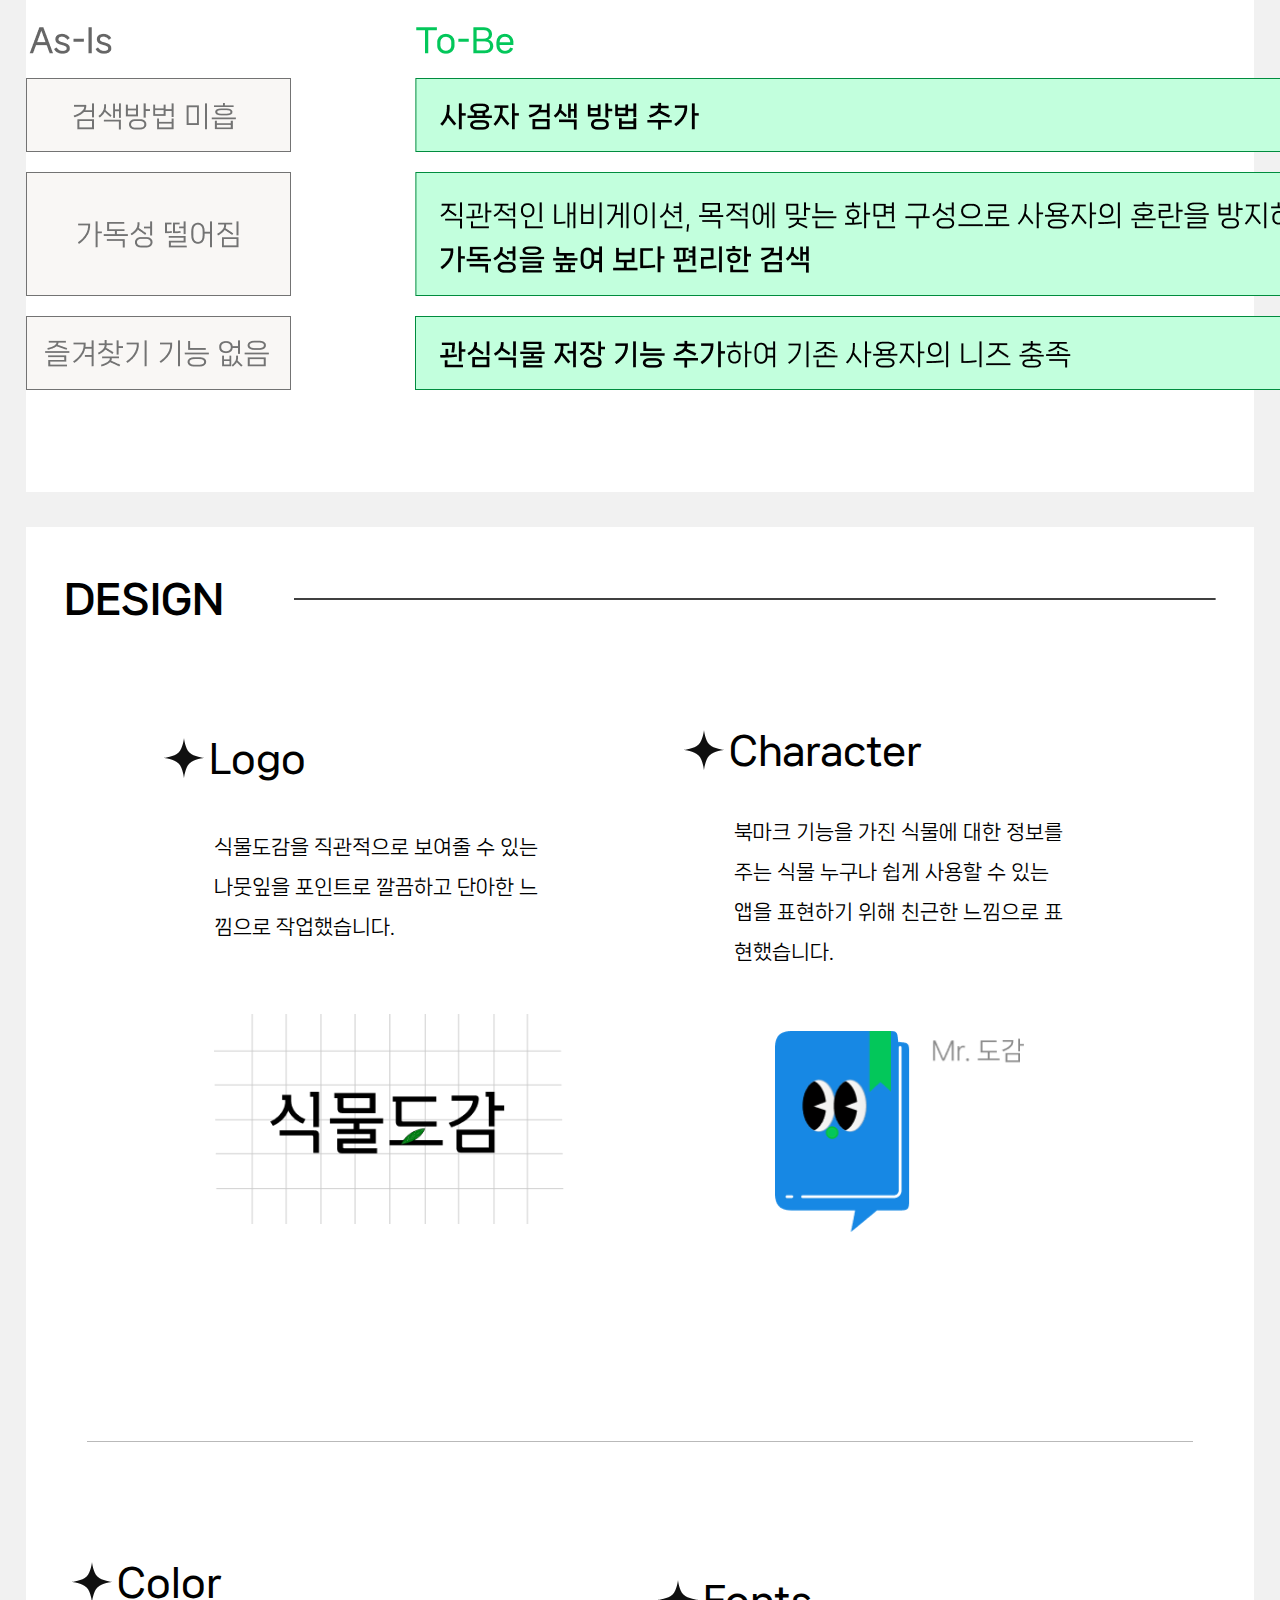
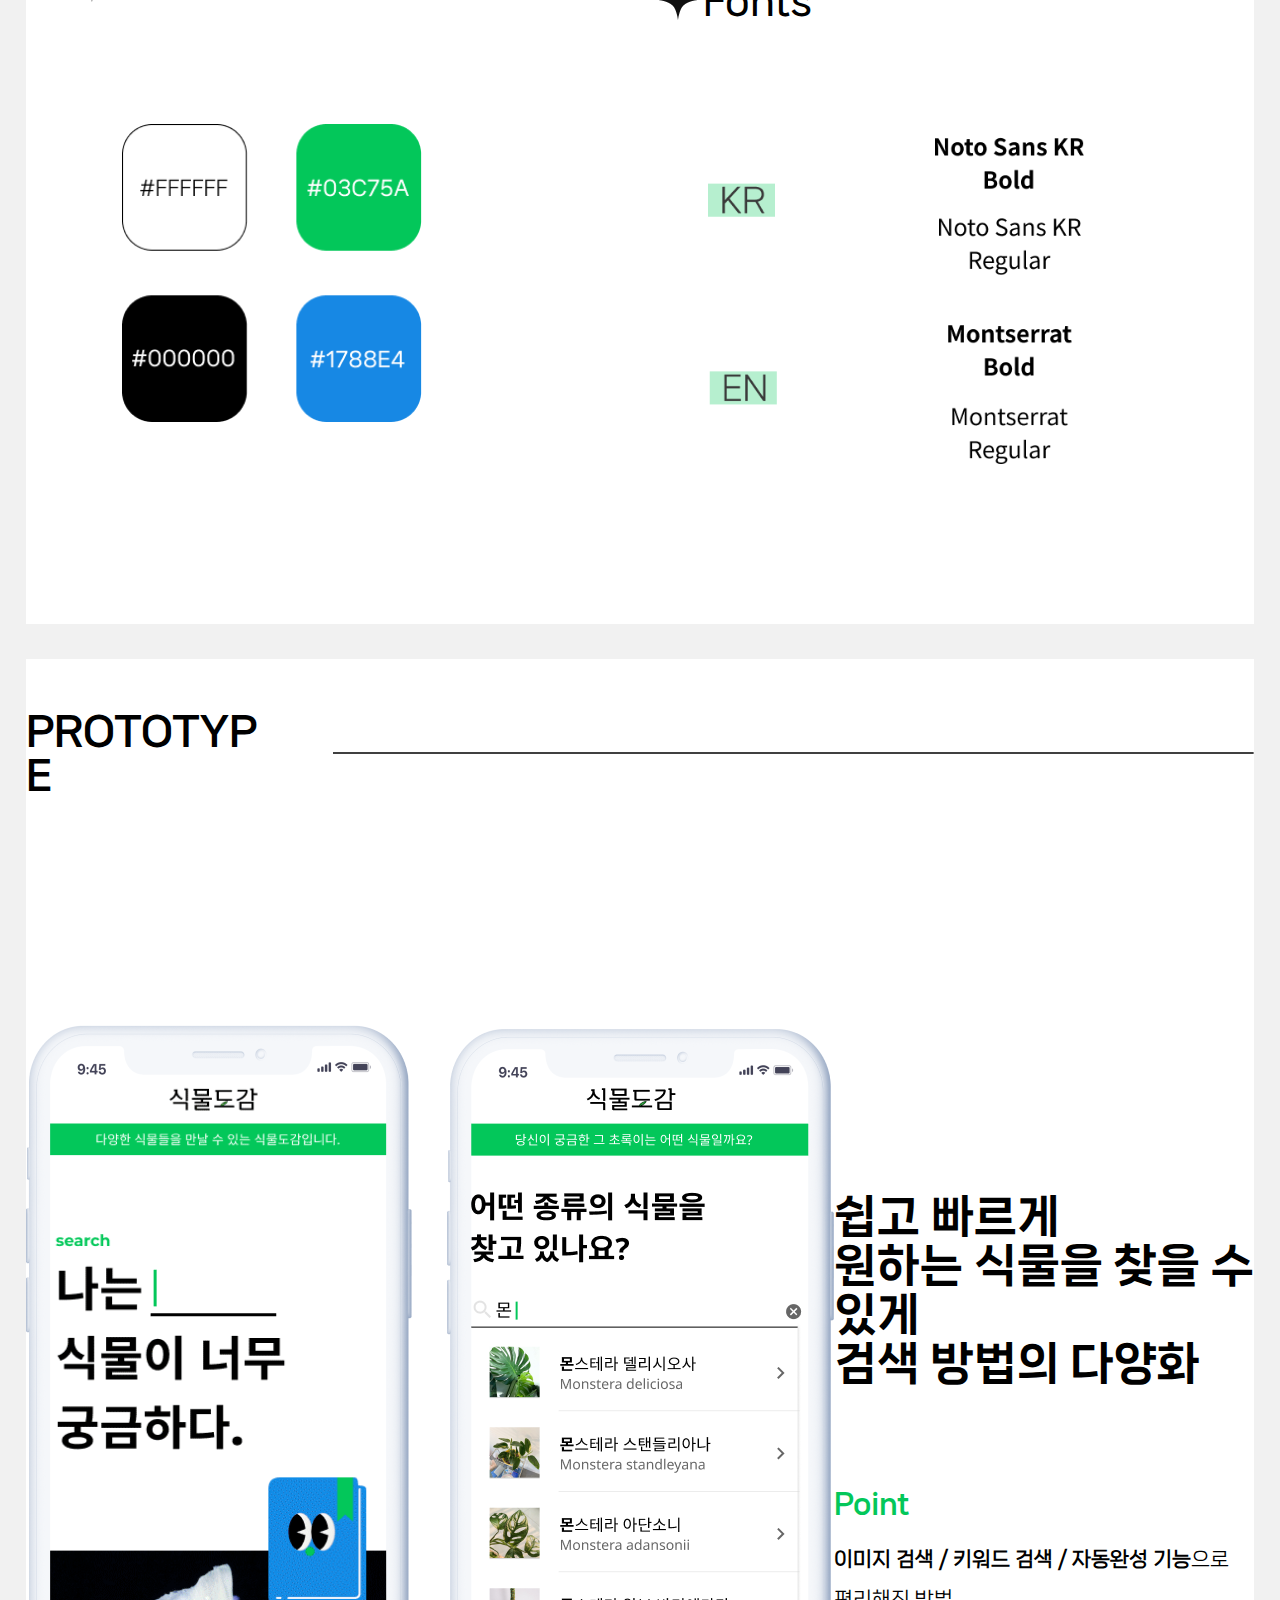
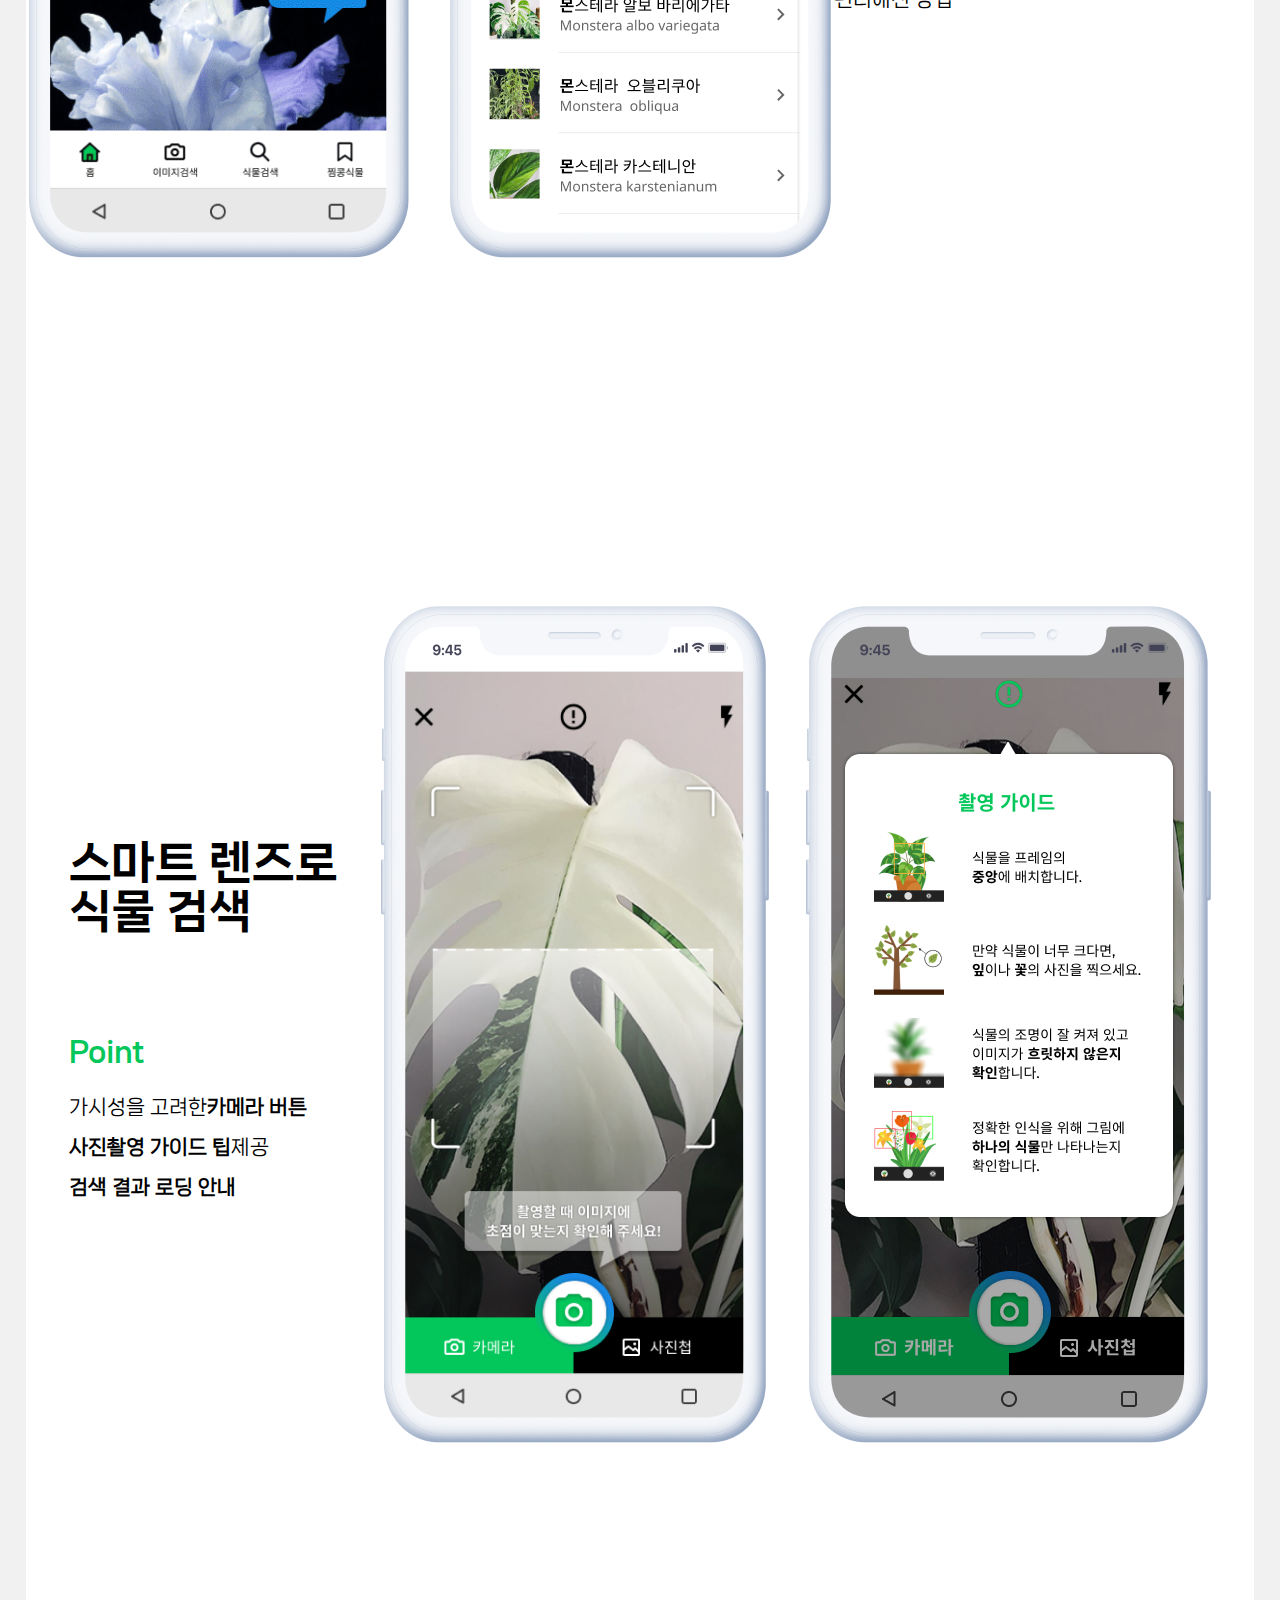
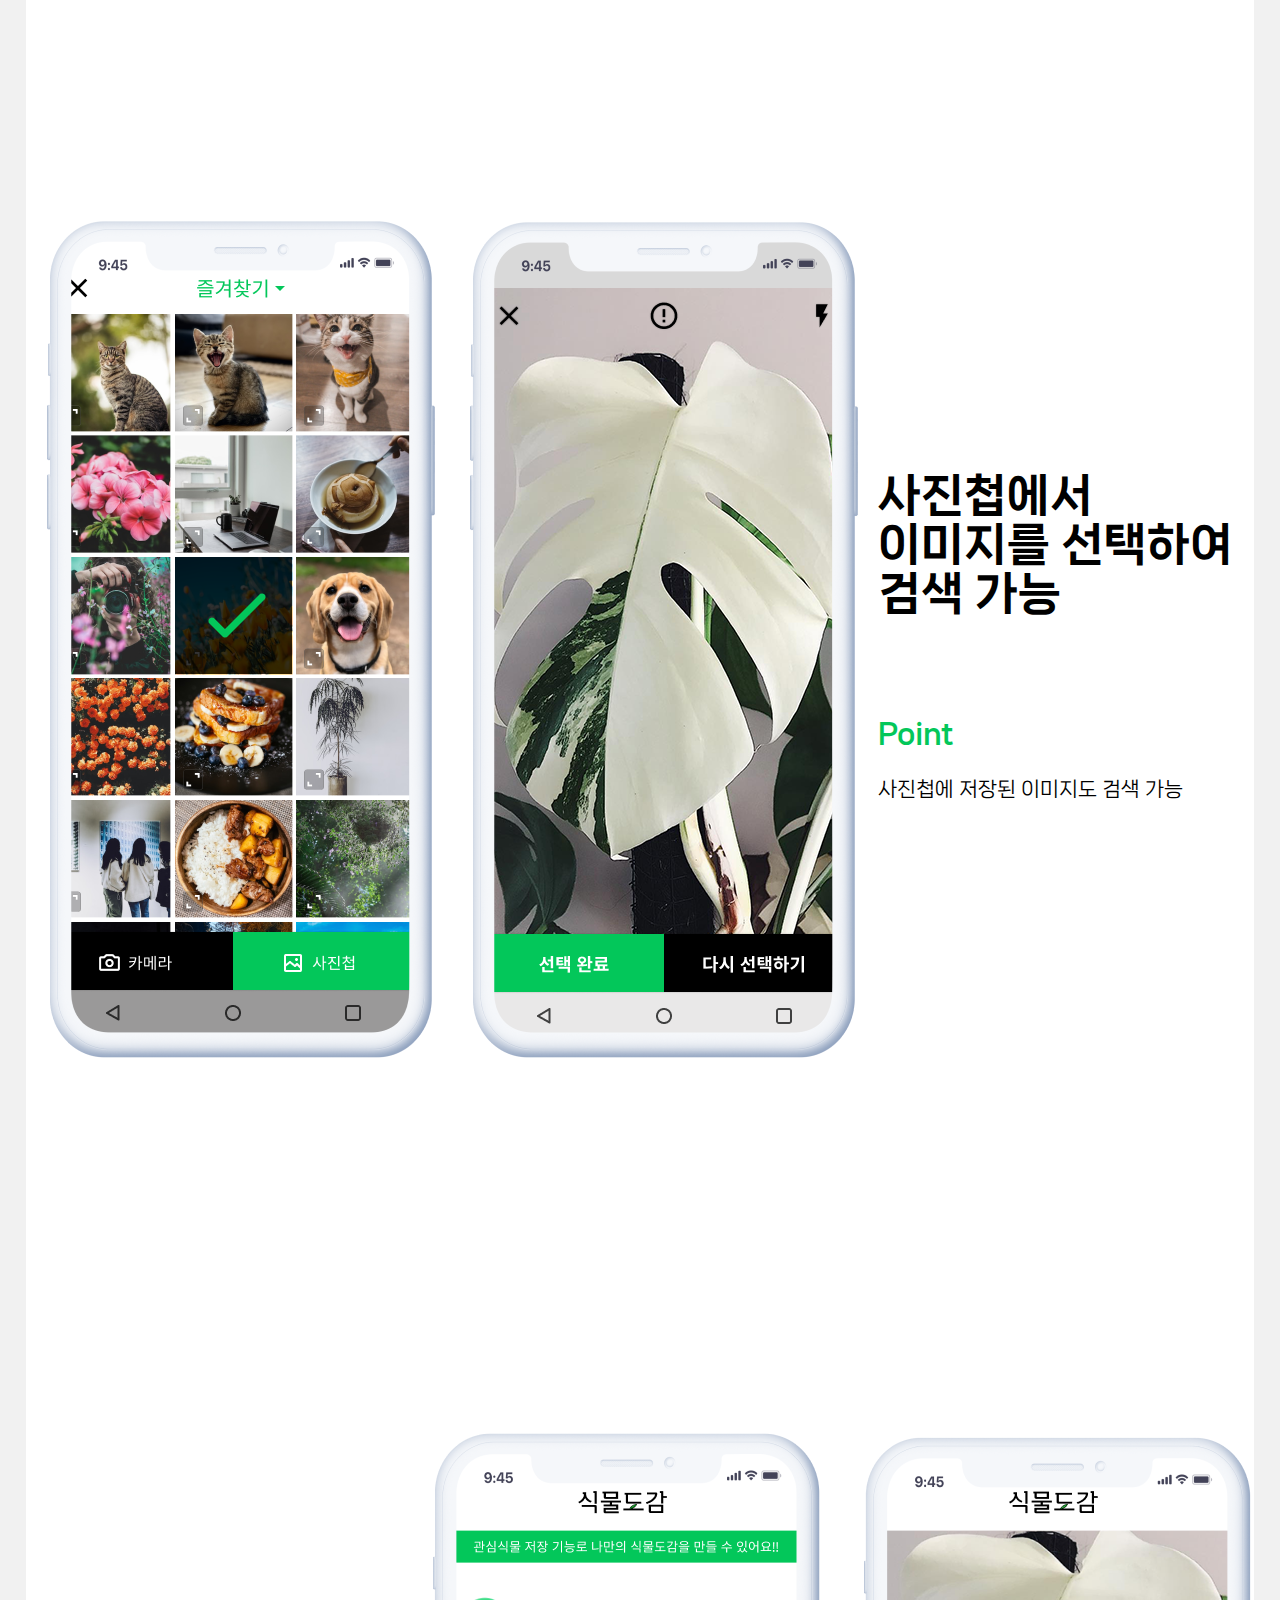
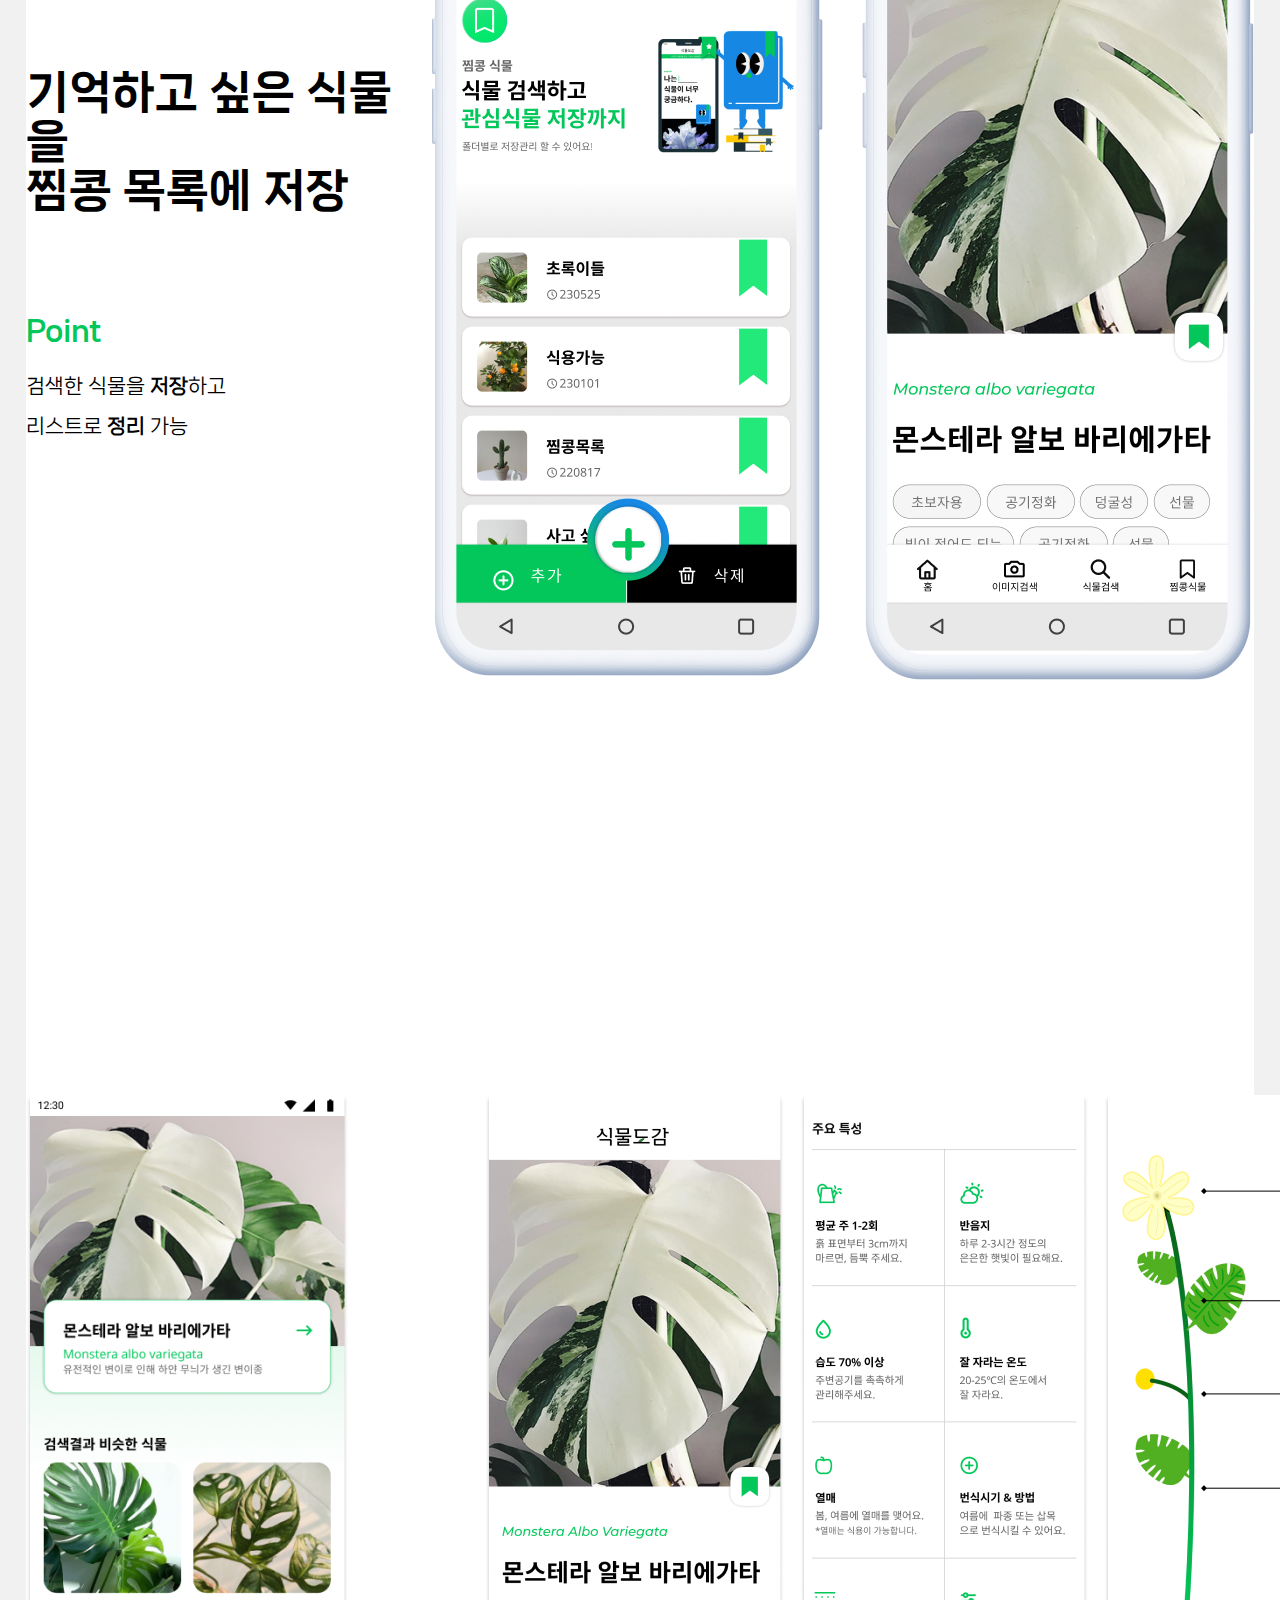
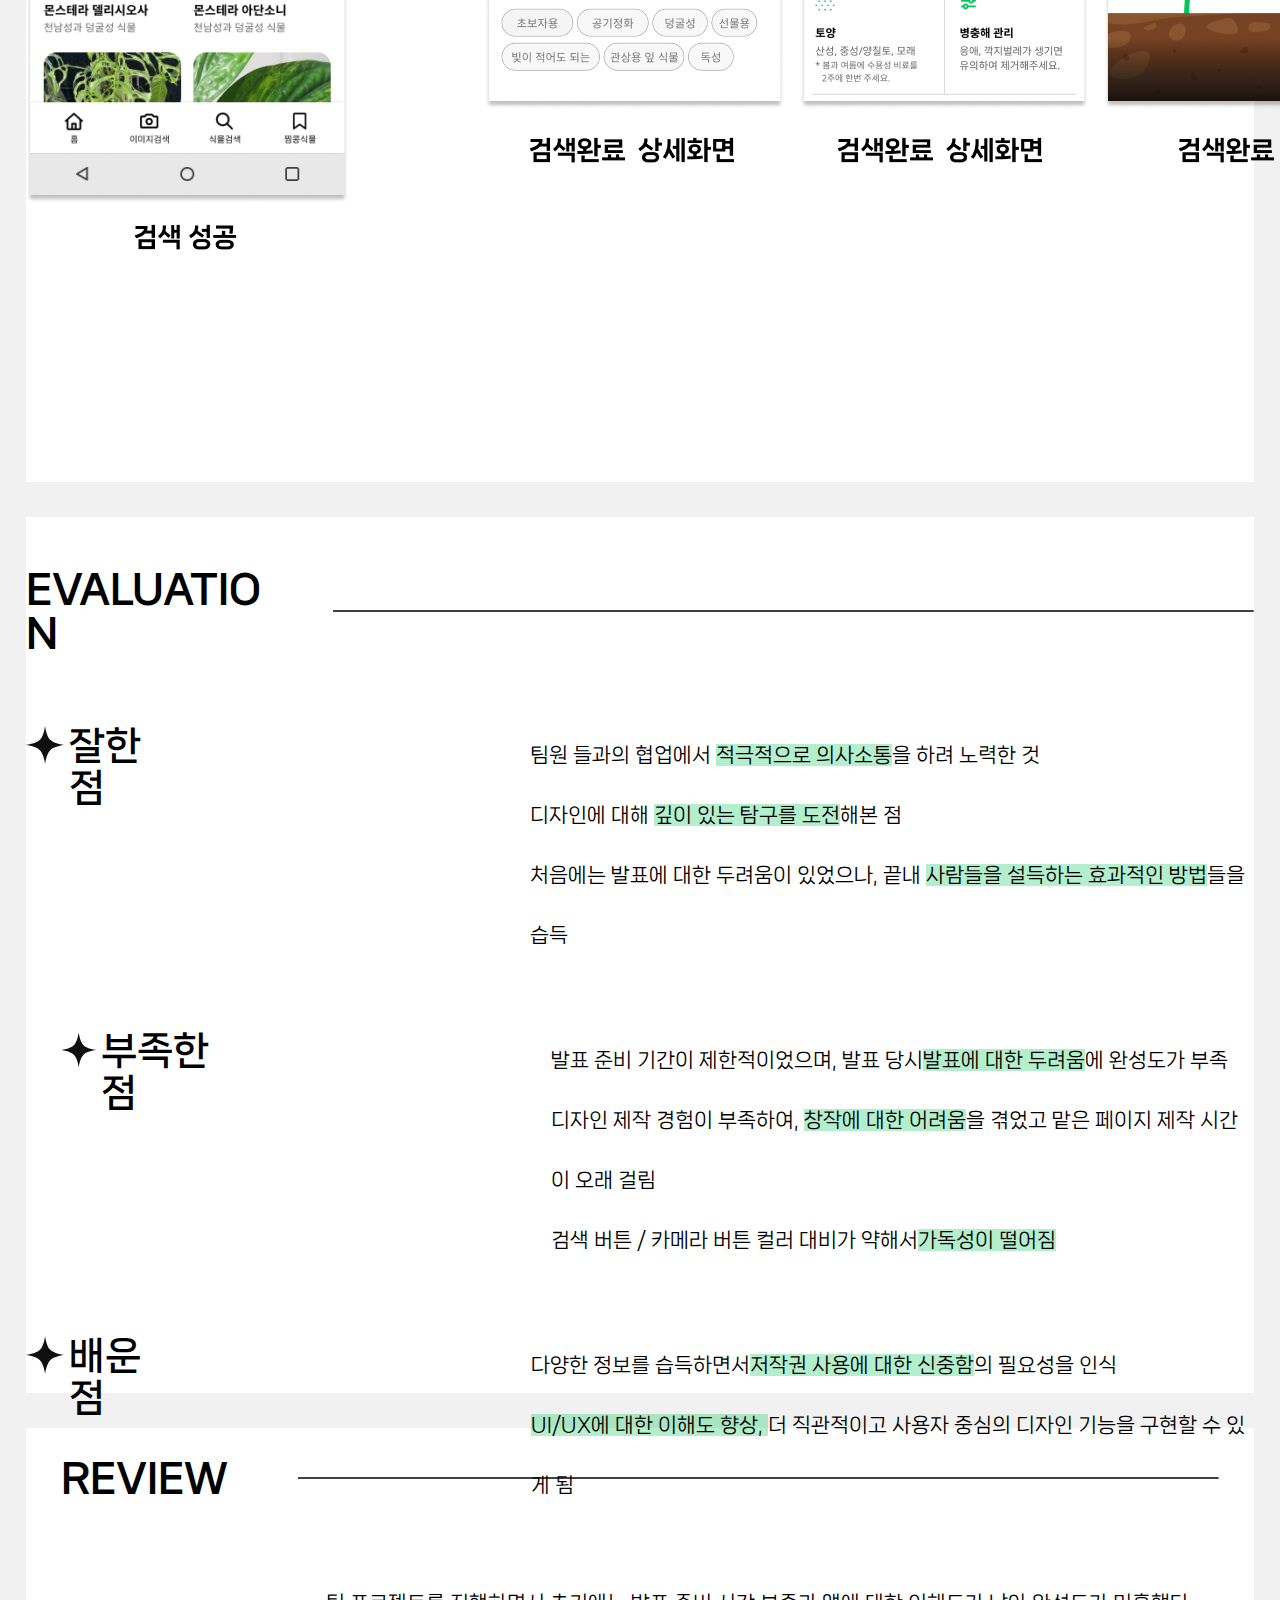
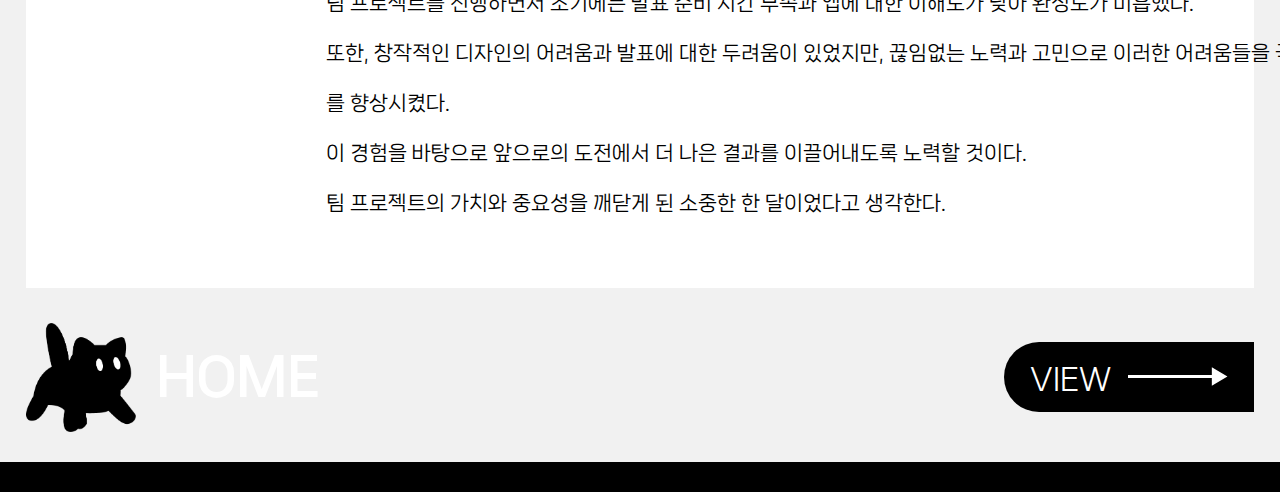
==== commit 77f711dd: "아이파크몰 섭페 구조 짜는중" ====
--- a/project0/project0.html
+++ b/project0/project0.html
@@ -166,7 +166,7 @@
               <path
                 d="M20 0C20 0 21.1035 10.2999 25.4018 14.5982C29.7001 18.8965 40 20 40 20C40 20 29.7001 21.1035 25.4018 25.4018C21.1035 29.7001 20 40 20 40C20 40 18.8965 29.7001 14.5982 25.4018C10.2999 21.1035 0 20 0 20C0 20 10.2999 18.8965 14.5982 14.5982C18.8965 10.2999 20 0 20 0Z"
                 fill="#101010" />
-            </svg>Typhography
+            </svg>Fonts
           </h2>
 
           <img src="./images/font.png" alt="식물도감 폰트" class="font">
--- a/fonts.css
+++ b/fonts.css
@@ -28,4 +28,4 @@
 @font-face {
   font-family: 'NanumSquareNeo-bRg';
   src: url(./common/fonts/NanumSquareNeo-bRg.woff2) format('woff2');
-}
+}